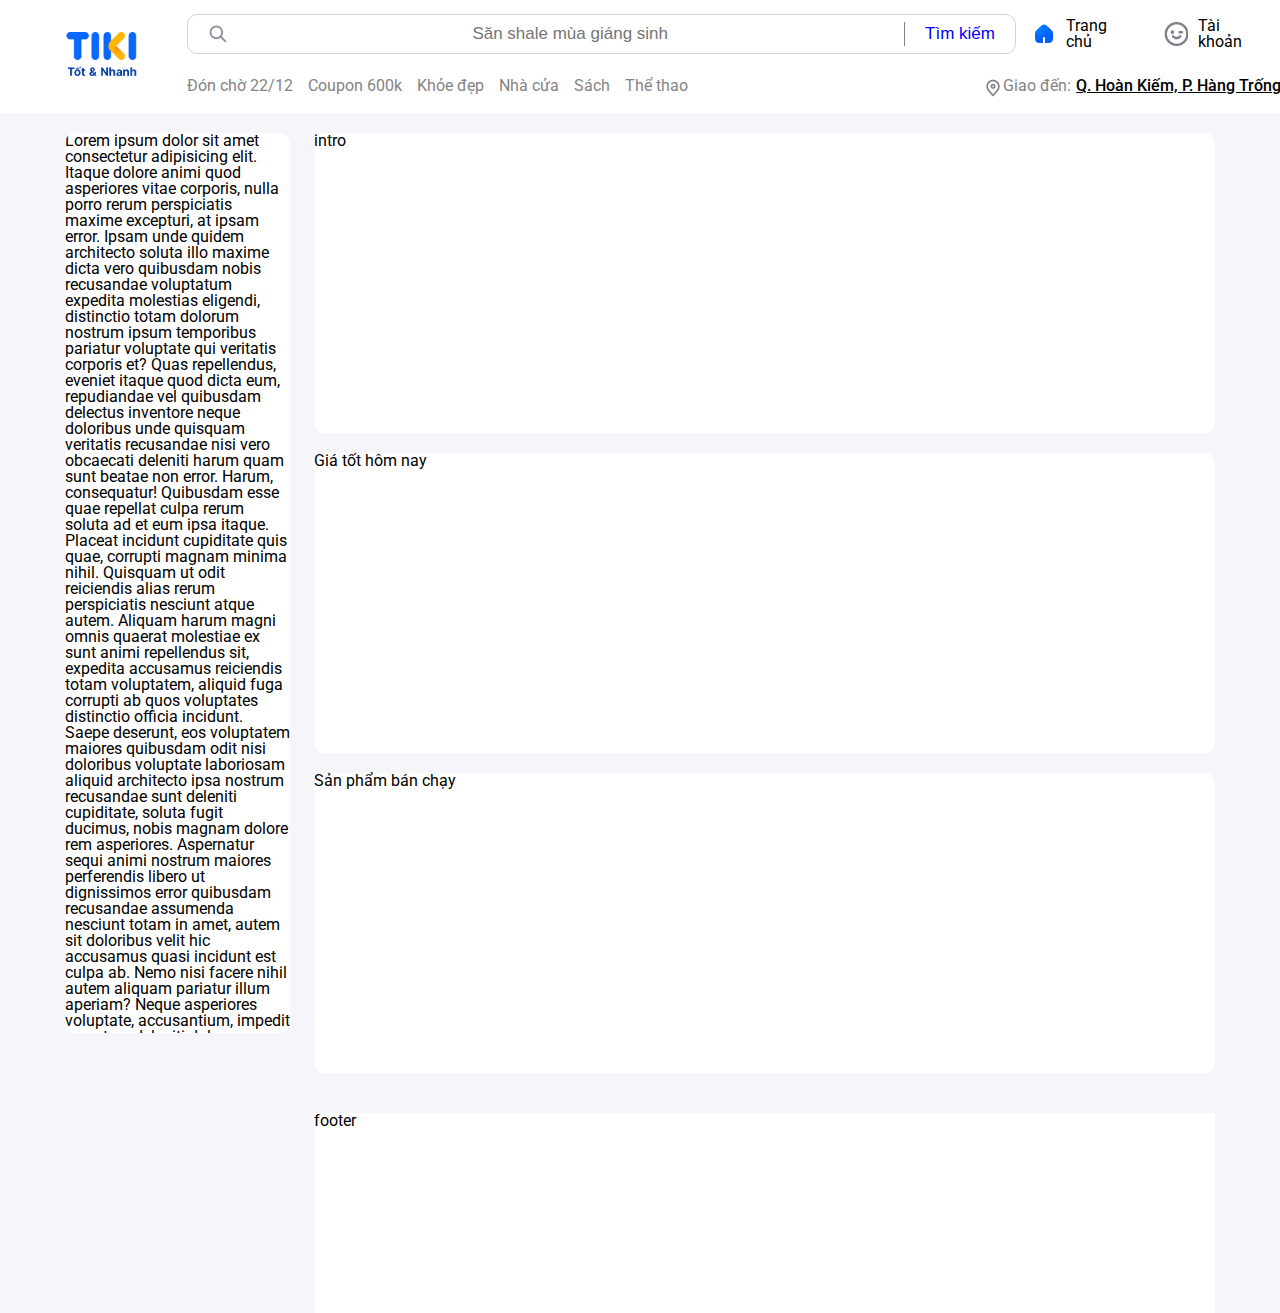
==== index.html @ a9f282c5 "sửa lại phần thẻ a và hoàn thiện phần header" ====
<!DOCTYPE html>
<html lang="en">

<head>
    <meta charset="UTF-8">
    <meta name="viewport" content="width=device-width, initial-scale=1.0">
    <title>Tiki - Mua hàng online giá tốt, hàng chuẩn, ship nhanh</title>

    <!-- reset css -->
    <link rel="stylesheet" href="./assets/css/reset.css">

    <!-- favicon -->
    <link rel="apple-touch-icon" sizes="57x57" href="./assets/favicon/apple-icon-57x57.png">
    <link rel="apple-touch-icon" sizes="60x60" href="./assets/favicon/apple-icon-60x60.png">
    <link rel="apple-touch-icon" sizes="72x72" href="./assets/favicon/apple-icon-72x72.png">
    <link rel="apple-touch-icon" sizes="76x76" href="./assets/favicon/apple-icon-76x76.png">
    <link rel="apple-touch-icon" sizes="114x114" href="./assets/favicon/apple-icon-114x114.png">
    <link rel="apple-touch-icon" sizes="120x120" href="./assets/favicon/apple-icon-120x120.png">
    <link rel="apple-touch-icon" sizes="144x144" href="./assets/favicon/apple-icon-144x144.png">
    <link rel="apple-touch-icon" sizes="152x152" href="./assets/favicon/apple-icon-152x152.png">
    <link rel="apple-touch-icon" sizes="180x180" href="./assets/favicon/apple-icon-180x180.png">
    <link rel="icon" type="image/png" sizes="192x192"  href="./assets/favicon/android-icon-192x192.png">
    <link rel="icon" type="image/png" sizes="32x32" href="./assets/favicon/favicon-32x32.png">
    <link rel="icon" type="image/png" sizes="96x96" href="./assets/favicon/favicon-96x96.png">
    <link rel="icon" type="image/png" sizes="16x16" href="./assets/favicon/favicon-16x16.png">
    <link rel="manifest" href="./assets/favicon/manifest.json">
    <meta name="msapplication-TileColor" content="#ffffff">
    <meta name="msapplication-TileImage" content="./assets/favicon/ms-icon-144x144.png">
    <meta name="theme-color" content="#ffffff">

    <!-- font -->
    <link rel="preconnect" href="https://fonts.googleapis.com">
    <link rel="preconnect" href="https://fonts.gstatic.com" crossorigin>
    <link href="https://fonts.googleapis.com/css2?family=Roboto:wght@400;500;700&display=swap" rel="stylesheet">
    <link rel="stylesheet" href="https://cdnjs.cloudflare.com/ajax/libs/font-awesome/6.0.0/css/all.min.css">


    <!-- style.css -->
    <link rel="stylesheet" href="./assets/css/style.css">

</head>

<body>
    <!-- header -->
    <header class="header">
        <div class="content header-content">
            <img src="./img/main-logo.png" alt="" class="main-logo">
            <nav class="navbar">
                <div class="header-hang1">
                    <div class="seach">
                        <img src="./img/header-seach.png" alt="" class="header-seach">
                        <input type="text" placeholder="Săn shale mùa giáng sinh" class="header-text">
                        <button class="header-button">Tìm kiếm </button>
                    </div>
                    <div class="header-right">
                        <div class="home">
                            <img src="./img/header-home.png" alt="" class="header-home">
                            <span>Trang chủ</span>
                        </div>
                        <div class="face">
                            <img src="./img/header-face.png" alt="" class="header-face">
                            <span>Tài khoản</span>
                        </div>
                        <a href="https://tiki.vn" target="_blank" class="cart">
                            <img src="./img/header-shopping.png" alt="" class="shopping">
                            <span class="shopping__span">0</span>
                        </a>
                    </div>

                </div>
                <div class="header__hang2">
                    <ul class="header__hang2--left">
                        <li><a href="https://tiki.vn" target="_blank">Đón chờ 22/12</a></li>
                        <li><a href="https://tiki.vn" target="_blank">Coupon 600k</a></li>
                        <li><a href="https://tiki.vn" target="_blank">Khỏe đẹp</a></li>
                        <li><a href="https://tiki.vn" target="_blank">Nhà cửa</a></li>
                        <li><a href="https://tiki.vn" target="_blank">Sách</a></li>
                        <li><a href="https://tiki.vn" target="_blank">Thể thao</a></li>
                    </ul>
                    
                    <div class="header__hang2--right">
                        <img src="./img/header-dot.png" alt="" class="header__dot">
                        <a href="https://tiki.vn" target="_blank" class="header__desc">Giao đến: <a href="https://tiki.vn" target="_blank" class="header__desc-2">Q. Hoàn Kiếm, P. Hàng Trống, Hà Nội</a></a>
                    </div>
                </div>
            </nav>
        </div>
    </header>

    <!-- body -->
    <main class="body">
        <div class="content content__body">

            <!-- side-bar(phần thanh danh mục) -->
            <aside class="side-bar">
                <p>Lorem ipsum dolor sit amet consectetur adipisicing elit. Itaque dolore animi quod asperiores vitae corporis, nulla porro rerum perspiciatis maxime excepturi, at ipsam error. Ipsam unde quidem architecto soluta illo maxime dicta vero quibusdam nobis recusandae voluptatum expedita molestias eligendi, distinctio totam dolorum nostrum ipsum temporibus pariatur voluptate qui veritatis corporis et? Quas repellendus, eveniet itaque quod dicta eum, repudiandae vel quibusdam delectus inventore neque doloribus unde quisquam veritatis recusandae nisi vero obcaecati deleniti harum quam sunt beatae non error. Harum, consequatur! Quibusdam esse quae repellat culpa rerum soluta ad et eum ipsa itaque. Placeat incidunt cupiditate quis quae, corrupti magnam minima nihil. Quisquam ut odit reiciendis alias rerum perspiciatis nesciunt atque autem. Aliquam harum magni omnis quaerat molestiae ex sunt animi repellendus sit, expedita accusamus reiciendis totam voluptatem, aliquid fuga corrupti ab quos voluptates distinctio officia incidunt. Saepe deserunt, eos voluptatem maiores quibusdam odit nisi doloribus voluptate laboriosam aliquid architecto ipsa nostrum recusandae sunt deleniti cupiditate, soluta fugit ducimus, nobis magnam dolore rem asperiores. Aspernatur sequi animi nostrum maiores perferendis libero ut dignissimos error quibusdam recusandae assumenda nesciunt totam in amet, autem sit doloribus velit hic accusamus quasi incidunt est culpa ab. Nemo nisi facere nihil autem aliquam pariatur illum aperiam? Neque asperiores voluptate, accusantium, impedit inventore deleniti dolorem rerum soluta iusto, quod beatae! Laboriosam, sunt. Saepe in reiciendis eaque expedita eligendi ratione eius alias voluptatem officia numquam atque exercitationem, perspiciatis perferendis. Doloremque, adipisci! Facere molestias, ad beatae recusandae harum repudiandae laudantium est! Numquam quia molestias sint iste, eius, explicabo architecto beatae molestiae quae incidunt sunt. Ducimus, nostrum impedit tempora omnis sint, architecto laborum expedita deleniti doloremque quibusdam quas nobis corrupti earum. Odit, nam quia, in natus repellendus nemo voluptatibus beatae ab quasi saepe vero libero sit nostrum provident optio adipisci laboriosam tenetur sint amet asperiores quis, labore iste consequuntur. Nemo quisquam non voluptas numquam cum velit sit, iste neque vero ea dolorem. Aperiam illum quibusdam nam perspiciatis facilis facere nesciunt voluptatum labore ut quam expedita error rerum aliquid velit consequatur inventore tenetur, eveniet vel quos itaque. Perferendis fugit ut delectus vitae? Accusamus, rerum tempore, tempora quae ipsum ratione architecto animi debitis dolores optio aperiam mollitia dolorem suscipit placeat labore pariatur totam! Quasi, fugit laborum itaque voluptatem temporibus veniam? Eligendi consectetur, reiciendis deserunt sunt earum itaque perferendis alias facere est minus praesentium! Enim quasi optio vel culpa doloremque eligendi! Unde porro placeat et illo facilis harum. Sapiente at alias blanditiis, commodi eveniet possimus ex adipisci, voluptate sint harum labore modi illo soluta similique nemo sequi mollitia excepturi earum distinctio? Facilis quas maiores excepturi nostrum quod neque fugit itaque ratione. Impedit autem dicta quas cupiditate consequuntur quia deleniti. Suscipit hic ab adipisci explicabo, aperiam consequuntur recusandae vero, iusto tempora, culpa deleniti facere! Exercitationem, consequatur eligendi debitis autem delectus veritatis harum inventore quo at cupiditate, libero ipsam dolore consequuntur omnis aperiam ad ratione id voluptates, sed incidunt officiis nostrum! Ipsum mollitia dolorem et magnam consequuntur! Eius a error dicta repellendus reprehenderit, tenetur repudiandae repellat quas consequuntur. Corporis commodi expedita, nobis alias doloremque, quaerat quasi placeat quos neque culpa ea. Aut adipisci nobis harum, eveniet excepturi consectetur perspiciatis unde vel voluptates ullam error consequuntur nihil at nam tenetur. Fuga laudantium repudiandae harum tenetur recusandae maiores, similique atque voluptate excepturi delectus doloribus aperiam? Architecto eos officia neque unde minima commodi quod et inventore optio? Quo, voluptate eligendi. Distinctio dignissimos reprehenderit consequatur obcaecati aliquam tenetur qui sunt aut nesciunt eius quos accusantium nobis, numquam sapiente voluptas esse molestiae dolorem, quae totam sit consequuntur et delectus saepe! Aspernatur hic aperiam voluptate? Unde, placeat cum. Nam maiores distinctio mollitia numquam quibusdam eos repellat ea veritatis, a magnam? In error eveniet quas aspernatur magnam deserunt blanditiis placeat ex ipsam. Quam laudantium laborum similique, corporis pariatur beatae reprehenderit, quos, magnam earum est fugiat enim reiciendis. Iure adipisci, nihil cum numquam vero libero nostrum temporibus enim molestias expedita quisquam, quos dolore nesciunt placeat nobis suscipit aspernatur deleniti! Iure molestiae quo itaque sit. Unde quia asperiores natus laborum eius. Nulla excepturi laboriosam corrupti nobis facilis consequuntur architecto doloremque quia facere repellendus atque quidem eum expedita illo a eaque tempore placeat similique consequatur temporibus, sunt eveniet quae eos iste! Doloremque, provident eos eligendi odio, ipsa optio eveniet suscipit facere hic maxime maiores, iure doloribus voluptas possimus fuga officiis commodi? Repudiandae praesentium, saepe cupiditate fugit soluta recusandae deserunt quibusdam ipsam dignissimos iusto in dicta consequuntur omnis iste atque eaque voluptas placeat necessitatibus quasi consequatur exercitationem ea excepturi. Deleniti, a? Aliquam nulla omnis, explicabo dolor maiores eius dicta vel perspiciatis facere consequatur alias natus, aperiam consectetur obcaecati aspernatur blanditiis eaque reprehenderit, ad dolores officia quasi placeat reiciendis? Vero ex facilis eum ut autem fuga molestiae tenetur neque. Blanditiis praesentium dignissimos dicta ipsum dolor eos ad ipsam necessitatibus iusto incidunt. Impedit id enim quos perspiciatis labore mollitia, odit magnam repudiandae sed neque rem veritatis doloremque in eos consequatur a ipsa temporibus voluptatibus quo voluptas quisquam, aliquid doloribus. Quidem, placeat aspernatur debitis nisi minima similique maxime autem tempora soluta. Voluptates explicabo aut id consequatur beatae, reiciendis unde, aliquid, vitae tenetur rerum atque magni nulla velit! Perferendis, fugiat reiciendis? Molestias accusantium, inventore molestiae possimus dicta aspernatur ducimus accusamus expedita laborum omnis facere vel! Sed iure ullam neque vero facilis esse iste, eos odit perspiciatis eius nisi veritatis porro sint fugiat a qui ipsum ab sequi voluptate earum. Illum quisquam error incidunt deleniti hic soluta culpa cupiditate natus quo repellendus. Aperiam similique esse asperiores, sint sit fugit dolores repellendus hic, magni magnam a corporis perferendis debitis fugiat corrupti quis, repudiandae dolorum. Nobis quasi voluptates vitae provident doloribus ipsam cum eaque quidem voluptatem at fugiat, maxime nihil eos omnis possimus quos qui eum. Iste modi id optio eum, laborum fugit minus veniam laudantium quisquam fugiat nulla molestiae aut autem a similique eveniet consequuntur quae. Qui voluptas autem quas unde dolores officiis. Ullam provident corrupti delectus quod minus consequuntur error odio quo possimus molestiae neque corporis minima porro earum quam beatae saepe iure, aliquam assumenda. Totam architecto repudiandae quia suscipit sequi expedita! Voluptatibus optio excepturi quae, tempora iste aspernatur.</p>
            </aside>

            <!-- main-body(phần nội dung trung tâm trang) -->
            <div class="container">
                <!-- product -->
                <div class="product">
                    <!-- phần ảnh giới thiệu sản phẩm -->
                    <figure class="main__intro"><h2>intro</h2></figure>

                    <!-- phần giá tốt hôm nay -->
                    <section class="giatothomnay"><h2>Giá tốt hôm nay</h2></section>

                    <!-- phần sản phẩm bán chạy -->
                    <section class="sanphambanchay"><h2>Sản phẩm bán chạy</h2></section>

                    <p class="xemthem"></p>
                </div>

                <!-- footer(phần cuối trang) -->
                <footer class="footer"><h2>footer</h2></footer>
            </div>
            
        </div>

        <!-- chat cố định -->
        <span class="chat"></span>
    </main>

</body>

</html>
---- assets/css/style.css ----
* {
    box-sizing: border-box;
}

html {
    font-size: 62.5%;
}

body {
    font-size: 1.6rem;
    font-family: 'Roboto', sans-serif;
    scroll-behavior: smooth;
}

/* common */
a {
    text-decoration: none;
    color: #848484;
}

.content {
    width: 1535px;

    max-width: calc(100% - 130px);
    margin: 0 auto;
    /* background-color: red; */
}

/* header */

.header{
    display: flex;
}

.navbar{
    margin-left: 50px;
    width: 100%;
}

.header-content{
    display: flex;
    align-items: center;
    padding: 10px 0 15px;
}

.main-logo{
    margin: 72px;
    height: 72px;
    margin: 0;
}

.header-hang1{
    display: flex;
    align-items: center;
}

.seach{
    display: flex;
    align-items: center;
    width: 910px;
    height: 40px;
    border: 1px solid #d5d3d3;
    border-radius:  10px;
}

.header-seach{
    margin-left: 20px;
    width: 20px;
    height: 20px;
}

.header-text{
    padding-left: 10px;
    font-size: 1.7rem;
    text-align: center;
    font-weight: 400;
    border: 0;
    flex: 1 1 0%;
    outline: none;
}

.header-text:focus{
    outline: none;
}

.header-button{
    font-size: 1.7rem;
    color: blue;
    background: white;
    border: 0;
    border-left: 1px solid #848484;
    margin-left: auto;
    padding: 2px 20px;
}

.header-right{
    display: flex;
    margin-left: auto;
}

.home{
    display: flex;
    align-items: center;
    padding: 8px 16px;
}

.home:hover{
    background-color: rgba(0, 96, 255, 0.12);
    border-radius: 10px;
}

.header-home{
    width: 24px;
    height: 24px;
    margin-right: 10px;
}

.face{
    display: flex;
    align-items: center;
    padding: 8px 24px;
}

.face:hover{
    background: rgb(232, 230, 230);
    border-radius: 10px;
}

.header-face{
    width: 24px;
    height: 24px;
    margin-right: 10px;
}

.cart{
    width: 40px;
    height: 40px;
    position: relative;
    display: flex;
    align-items: center;
    justify-content: center;
    margin-left: 24px;
}

.cart:hover{
    background: rgba(0, 96, 255, 0.12);
    border-radius: 10px;
}

.cart::before{
    position: absolute;
    left: -15px;
    content: "";
    height: 20px;
    border: 1px solid rgb(219, 219, 219);
}

.shopping{
    width: 24px;
    height: 24px;
}

.shopping__span{
    position: absolute;
    top: -2px;
    left: 24px;
    display: flex;
    align-items: center;
    justify-content: center;
    width: 16px;
    height: 16px;
    border-radius: 50%;
    font-size: 1.4rem;
    color: white;
    font-weight: 500;
    background: red;
}

.header__hang2{
    display: flex;
    justify-content: space-between;
    margin-top: 20px;
    color: #848484;
}

.header__hang2--left{
    display: flex;
    gap: 15px;
}

.header__hang2--right{
    display: flex;
}

.header__desc{
    color: #848484;
}

.header__desc-2{
    color: black;
    font-weight: 500;
    text-decoration: underline;
    padding-left: 5px;
}

.header__dot{
    width: 20px;
    height: 20px;
}

/* --------------------MAIN---------------------- */
.body{
    padding-top: 20px;
    background: #f5f5fa;
}

.content__body{
    display: flex;
}

/* -------------side-bar--------------- */
.side-bar{
    max-height: 100vh;
    position: sticky;
    overflow-y: hidden;
    top: 0;
    overflow-y: scroll;
    width: 230px;
    height: 2000px;
    background-color: white;
    border-radius: 10px;
}

.side-bar::-webkit-scrollbar{
    background-color: transparent;
}

/* --------------main-body--------------- */

.container{
    width: calc(100% - 230px);
    margin-left: 24px;
    border-radius: 10px;
    background: #f5f5fa;
}

/* ----------product---------- */

.main__intro{
    height: 300px;
    background: white;
    border-radius: 10px;
}

.giatothomnay{
    height: 300px;
    margin-top: 20px;
    background: white;
    border-radius: 10px;
}

.sanphambanchay{
    height: 300px;
    margin-top: 20px;
    background: white;
    border-radius: 10px;
}

/* ----------footer---------- */
.footer{
    height: 200px;
    margin-top: 40px;
    background: white;
}
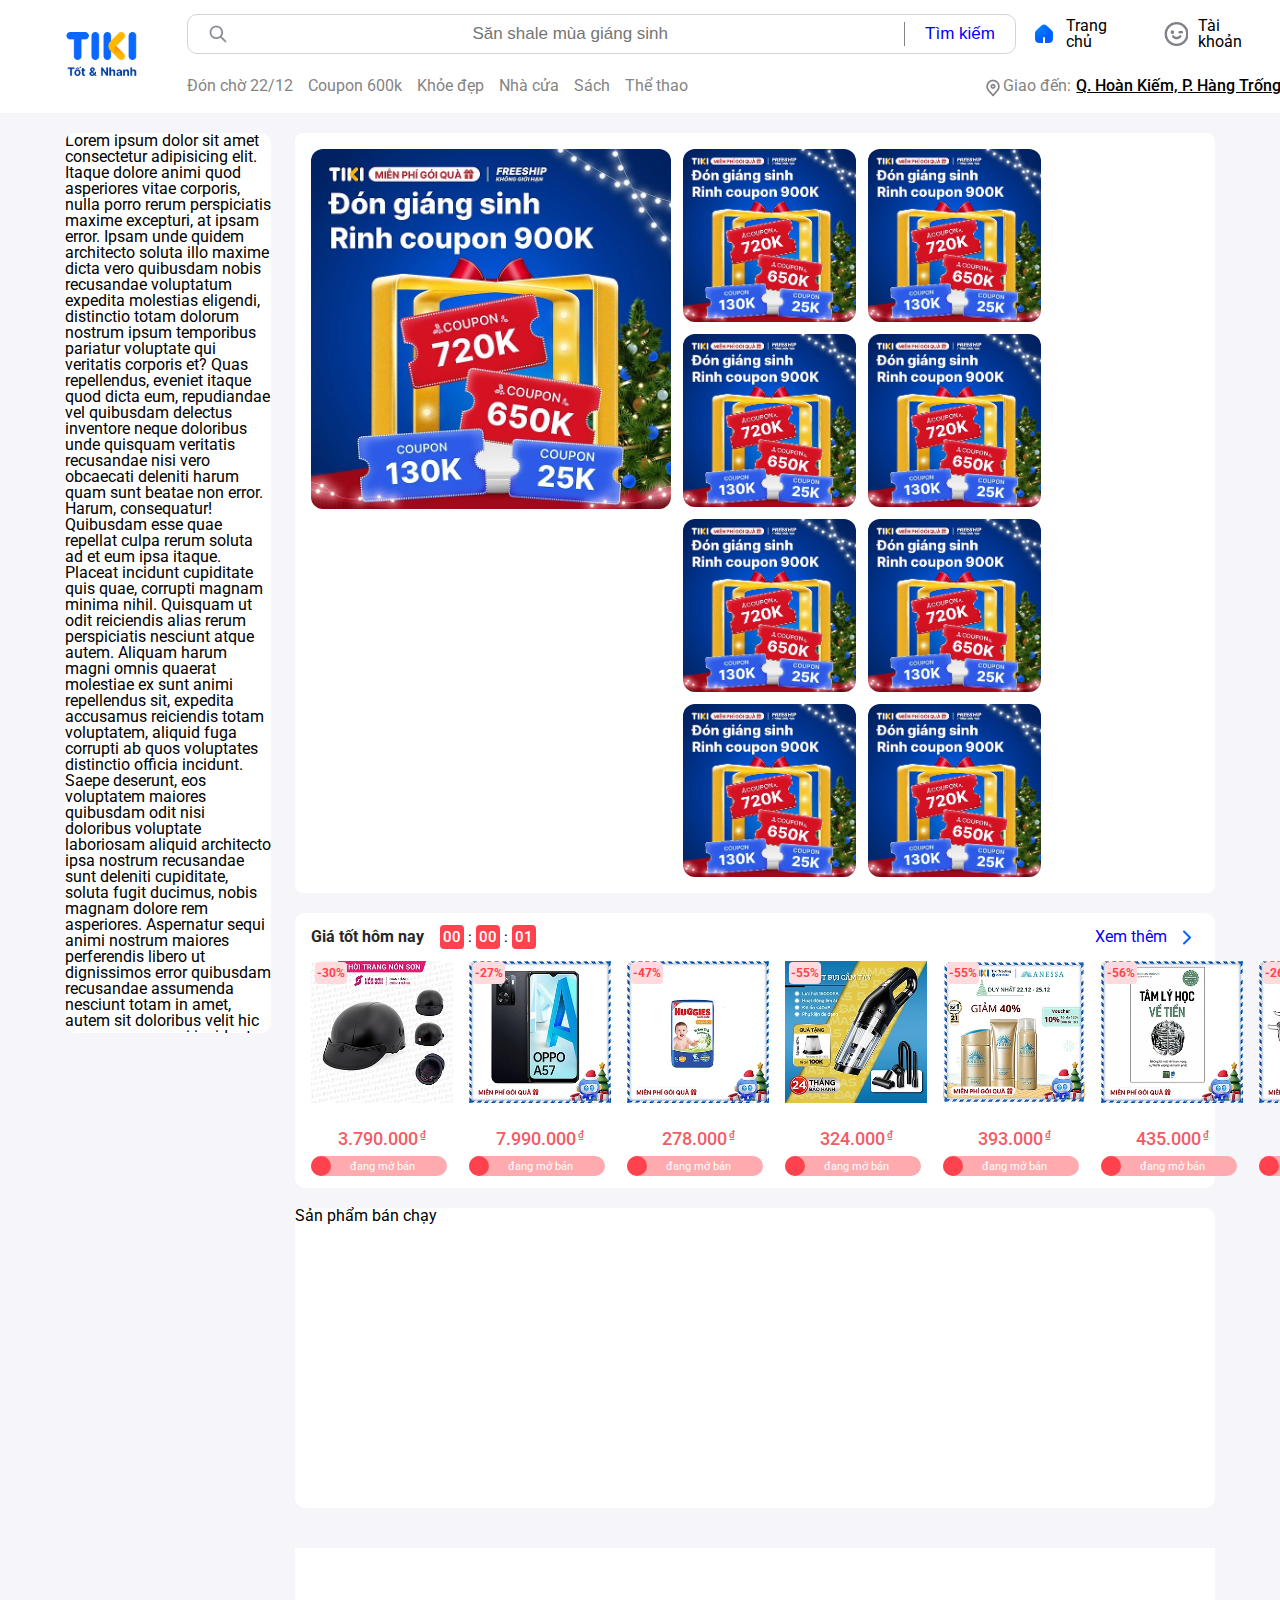
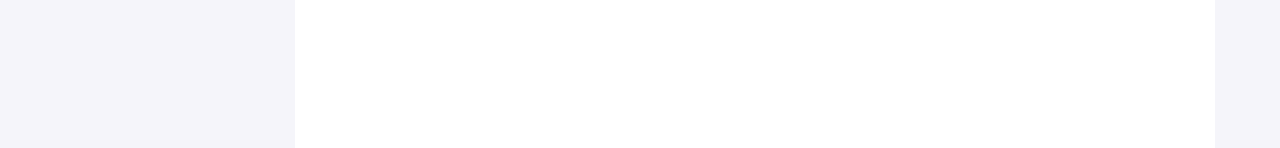
==== commit 6fd29eea: "hoàn thiện phần main intro và giá tốt hôm nay" ====
--- a/index.html
+++ b/index.html
@@ -101,10 +101,133 @@
                 <!-- product -->
                 <div class="product">
                     <!-- phần ảnh giới thiệu sản phẩm -->
-                    <figure class="main__intro"><h2>intro</h2></figure>
+                    <div class="main__intro">
+                        <img src="./img/main__intro--img-1.webp" alt="" class="main__intro--img-1">
+                        <div class="main__intro--list">
+                            <img src="./img/main__intro--img-1.webp" alt="" class="main__into--img">
+                            <img src="./img/main__intro--img-1.webp" alt="" class="main__into--img">
+                            <img src="./img/main__intro--img-1.webp" alt="" class="main__into--img">
+                            <img src="./img/main__intro--img-1.webp" alt="" class="main__into--img">
+                            <img src="./img/main__intro--img-1.webp" alt="" class="main__into--img">
+                            <img src="./img/main__intro--img-1.webp" alt="" class="main__into--img">
+                            <img src="./img/main__intro--img-1.webp" alt="" class="main__into--img">
+                            <img src="./img/main__intro--img-1.webp" alt="" class="main__into--img">
+                        </div>
+                    </div>
 
                     <!-- phần giá tốt hôm nay -->
-                    <section class="giatothomnay"><h2>Giá tốt hôm nay</h2></section>
+                    <section class="giatothomnay">
+                        <div class="giatothomnay__row-1">
+                            <h2 class="giatothomnay__row-1--title">Giá tốt hôm nay</h2>
+                            <div class="time">
+                                <span class="time__min">00</span>
+                                <b>:</b>
+                                <span class="time__min">00</span>
+                                <b>:</b>
+                                <span class="time__min">01</span>
+                            </div>
+                            <div class="xemthem">
+                                <a href="#!" class="xemthem--desc">Xem thêm</a>
+                                <img src="./img/xemthem--icon.png" alt="" class="xemthem--icon">
+                            </div>
+                        </div>
+
+                        <div class="giatothomnay__row-2">
+                            <ul class="giatothomnay__list">
+                                <!-- 1 -->
+                                <li class="giatothomnay__item">
+                                    <img src="./img/main__giatothomnay-1.webp" alt="" class="giatothomnay__image">
+                                    <span class="giatothomnay__sale">-30%</span>
+                                    <div class="giatothomnay__monney">
+                                        <p class="giatothomnay__desc">3.790.000</p>
+                                        <sup>₫</sup>
+                                    </div>
+                                    <div class="crossbar">
+                                        <div class="crossbar__percenter" style="width: 0%;"></div>
+                                        <span class="crossbar__desc">đang mở bán</span>
+                                    </div>
+                                </li>
+                                <!-- 2 -->
+                                <li class="giatothomnay__item">
+                                    <img src="./img/main__giatothomnay-2.webp" alt="" class="giatothomnay__image">
+                                    <span class="giatothomnay__sale">-27%</span>
+                                    <div class="giatothomnay__monney">
+                                        <p class="giatothomnay__desc">7.990.000</p>
+                                        <sup>₫</sup>
+                                    </div>
+                                    <div class="crossbar">
+                                        <div class="crossbar__percenter" style="width: 0%;"></div>
+                                        <span class="crossbar__desc">đang mở bán</span>
+                                    </div>
+                                </li>
+                                <!-- 3 -->
+                                <li class="giatothomnay__item">
+                                    <img src="./img/main__giatothomnay-3.webp" alt="" class="giatothomnay__image">
+                                    <span class="giatothomnay__sale">-47%</span>
+                                    <div class="giatothomnay__monney">
+                                        <p class="giatothomnay__desc">278.000</p>
+                                        <sup>₫</sup>
+                                    </div>
+                                    <div class="crossbar">
+                                        <div class="crossbar__percenter" style="width: 0%;"></div>
+                                        <span class="crossbar__desc">đang mở bán</span>
+                                    </div>
+                                </li>
+                                <!-- 4 -->
+                                <li class="giatothomnay__item">
+                                    <img src="./img/main__giatothomnay-4.webp" alt="" class="giatothomnay__image">
+                                    <span class="giatothomnay__sale">-55%</span>
+                                    <div class="giatothomnay__monney">
+                                        <p class="giatothomnay__desc">324.000</p>
+                                        <sup>₫</sup>
+                                    </div>
+                                    <div class="crossbar">
+                                        <div class="crossbar__percenter" style="width: 0%;"></div>
+                                        <span class="crossbar__desc">đang mở bán</span>
+                                    </div>
+                                </li>
+                                <!-- 5 -->
+                                <li class="giatothomnay__item">
+                                    <img src="./img/main__giatothomnay-5.webp" alt="" class="giatothomnay__image">
+                                    <span class="giatothomnay__sale">-55%</span>
+                                    <div class="giatothomnay__monney">
+                                        <p class="giatothomnay__desc">393.000</p>
+                                        <sup>₫</sup>
+                                    </div>
+                                    <div class="crossbar">
+                                        <div class="crossbar__percenter" style="width: 0%;"></div>
+                                        <span class="crossbar__desc">đang mở bán</span>
+                                    </div>
+                                </li>
+                                <!-- 6 -->
+                                <li class="giatothomnay__item">
+                                    <img src="./img/main__giatothomnay-6.webp" alt="" class="giatothomnay__image">
+                                    <span class="giatothomnay__sale">-56%</span>
+                                    <div class="giatothomnay__monney">
+                                        <p class="giatothomnay__desc">435.000</p>
+                                        <sup>₫</sup>
+                                    </div>
+                                    <div class="crossbar">
+                                        <div class="crossbar__percenter" style="width: 0%;"></div>
+                                        <span class="crossbar__desc">đang mở bán</span>
+                                    </div>
+                                </li>
+                                <!-- 7 -->
+                                <li class="giatothomnay__item">
+                                    <img src="./img/main__giatothomnay-7.webp" alt="" class="giatothomnay__image">
+                                    <span class="giatothomnay__sale">-26%</span>
+                                    <div class="giatothomnay__monney">
+                                        <p class="giatothomnay__desc">37.000</p>
+                                        <sup>₫</sup>
+                                    </div>
+                                    <div class="crossbar">
+                                        <div class="crossbar__percenter" style="width: 0%;"></div>
+                                        <span class="crossbar__desc">đang mở bán</span>
+                                    </div>
+                                </li>
+                            </ul>
+                        </div>
+                    </section>
 
                     <!-- phần sản phẩm bán chạy -->
                     <section class="sanphambanchay"><h2>Sản phẩm bán chạy</h2></section>
@@ -113,7 +236,101 @@
                 </div>
 
                 <!-- footer(phần cuối trang) -->
-                <footer class="footer"><h2>footer</h2></footer>
+                <footer class="footer">
+                    <!-- hang-1 -->
+                    <div class="footer__link">
+                        <ul class="footer__link--list">
+                            <!-- item-1 -->
+                            <li class="footer__link--item-1">
+                                <h2 class="footer__link--item--title"></h2>
+                                <a href="#!" class="footer__link--item--desc"></a>
+                                <a href="#!" class="footer__link--item--desc"></a>
+                                <a href="#!" class="footer__link--item--desc"></a>
+                                <a href="#!" class="footer__link--item--desc"></a>
+                                <a href="#!" class="footer__link--item--desc"></a>
+                                <a href="#!" class="footer__link--item--desc"></a>
+                                <a href="#!" class="footer__link--item--desc"></a>
+                                <a href="#!" class="footer__link--item--desc"></a>
+                                <a href="#!" class="footer__link--item--desc"></a>
+                                <a href="#!" class="footer__link--item--desc"></a>
+                            </li>
+
+                            <!-- item-2 -->
+                            <li class="footer__link--item-2">
+                                <h2 class="footer__link--item--title"></h2>
+                                <a href="#!" class="footer__link--item--desc"></a>
+                                <a href="#!" class="footer__link--item--desc"></a>
+                                <a href="#!" class="footer__link--item--desc"></a>
+                                <a href="#!" class="footer__link--item--desc"></a>
+                                <a href="#!" class="footer__link--item--desc"></a>
+                                <a href="#!" class="footer__link--item--desc"></a>
+                                <a href="#!" class="footer__link--item--desc"></a>
+                                <a href="#!" class="footer__link--item--desc"></a>
+                                <a href="#!" class="footer__link--item--desc"></a>
+                                <a href="#!" class="footer__link--item--desc"></a>
+                                <a href="#!" class="footer__link--item--desc"></a>
+                                <a href="#!" class="footer__link--item--desc"></a>
+                            </li>
+
+                            <!-- item-3 -->
+                            <li class="footer__link--item-3">
+                                <h2 class="footer__link--item--title"></h2>
+                                <a href="#!" class="footer__link--item--desc"></a>
+                                <a href="#!" class="footer__link--item--desc"></a>
+                                <h2 class="footer__link--item--title"></h2>
+                                <div class="footer__icon--list-3">
+                                    <img src="" alt="" class="footer__icon--item-1">
+                                    <img src="" alt="" class="footer__icon--item-2">
+                                    <img src="" alt="" class="footer__icon--item-3">
+                                </div>
+                            </li>
+
+                            <!-- item-4 -->
+                            <li class="footer__link--item-4">
+                                <h2 class="footer__link--item--title"></h2>
+                                <div class="footer__icon--list-4">
+                                    <img src="" alt="" class="footer__icon--item-1">
+                                    <img src="" alt="" class="footer__icon--item-2">
+                                    <img src="" alt="" class="footer__icon--item-3">
+                                    <img src="" alt="" class="footer__icon--item-4">
+                                    <img src="" alt="" class="footer__icon--item-5">
+                                    <img src="" alt="" class="footer__icon--item-6">
+                                    <img src="" alt="" class="footer__icon--item-7">
+                                    <img src="" alt="" class="footer__icon--item-8">
+                                    <img src="" alt="" class="footer__icon--item-9">
+                                    <img src="" alt="" class="footer__icon--item-10">
+                                    <img src="" alt="" class="footer__icon--item-11">
+                                </div>
+                                <h2 class="footer__link--item--title"></h2>
+                                <img src="" alt="" class="logo__tikinow">
+                            </li>
+
+                            <!-- item-5 -->
+                            <li class="footer__link--item-5">
+                                <h2 class="footer__link--item--title"></h2>
+                                <div class="footer__network">
+                                    <img src="" alt="" class="footer__facebook">
+                                    <img src="" alt="" class="footer__youtube">
+                                    <img src="" alt="" class="footer__zalo">
+                                </div>
+                                <h2 class="footer__link--item--title"></h2>
+                                <div class="footer__qr--list">
+                                    <img src="" alt="" class="footer__qr">
+                                    <img src="" alt="" class="footer__tao">
+                                    <img src="" alt="" class="footer__gg">
+                                </div>
+                            </li>
+                        </ul>
+
+                    </div>
+
+                    <!-- hang-2 -->
+                    <div class="footer__hang-2">
+                        <a href="#!" class="footer__link--item--desc"></a>
+                        <a href="#!" class="footer__link--item--desc"></a>
+                        <a href="#!" class="footer__link--item--desc"></a>
+                    </div>
+                </footer>
             </div>
             
         </div>
--- a/assets/css/style.css
+++ b/assets/css/style.css
@@ -244,19 +244,159 @@
     background: #f5f5fa;
 }
 
+
 /* ----------product---------- */
 
 .main__intro{
-    height: 300px;
+    display: flex;
+    gap: 12px;
+    padding: 16px;
     background: white;
-    border-radius: 10px;
+    border-radius: 8px;
+}
+
+.main__intro--img-1{
+    width: 360px;
+    height: 360px;
+    border-radius: 12px;
+}
+
+.main__intro--list{
+    display: flex;
+    flex-wrap: wrap;
+    gap: 12px;
+}
+
+.main__into--img{
+    width: 173px;
+    height: 173px;
+    border-radius: 12px;
 }
 
 .giatothomnay{
-    height: 300px;
+    padding: 12px 16px;
     margin-top: 20px;
     background: white;
     border-radius: 10px;
+}
+
+.giatothomnay__row-1{
+    height: 24px;
+    display: flex;
+}
+
+.giatothomnay__row-1--title{
+    margin-right: 12px;
+    font-weight: 700;
+    font-size: 1.6rem;
+    line-height: 1.5;
+    color: rgb(39, 39, 42);
+}
+
+.time{
+    display: flex;
+    align-items: center;
+    font-size: 1.5rem;
+}
+
+.time__min{
+    display: flex;
+    align-items: center;
+    height: 24px;
+    font-size: 1.5rem;
+    font-weight: 500;
+    margin: 0px 4px;
+    padding: 0px 3px;
+    background-color: rgb(255, 66, 78);
+    border-radius: 4px;
+    color: white;
+}
+
+.xemthem{
+    display: flex;
+    margin-left: auto;
+}
+
+.xemthem--desc{
+    display: flex;
+    align-items: center;
+    color: blue;
+}
+
+.xemthem--icon{
+    width: 24px;
+    height: 24px;
+    margin-left: 8px;
+}
+
+.giatothomnay__row-2{
+    padding-top: 12px;
+}
+
+.giatothomnay__list{
+    display: flex;
+    gap: 16px;
+}
+
+.giatothomnay__image{
+    width: 142px;
+    height: 142px;
+}
+
+.giatothomnay__sale{
+    position: relative;
+    top: -142px;
+    right: -4px;
+    padding: 4px 2px;
+    background: rgb(255, 219, 222);
+    border-radius: 4px;
+    color: rgb(255, 66, 78);
+    font-weight: 700;
+    font-size: 1.2rem;
+}
+
+.giatothomnay__monney{
+    display: flex; 
+    justify-content: center; 
+    gap: 2px;
+    margin: 8px 0;
+    color: rgb(245, 91, 101);
+    font-size: 1.8rem;
+    font-weight: 500;
+}
+
+sup{
+    font-size: 1rem;
+}
+
+.crossbar{
+    position: relative;
+    display: flex;
+    width: 136px;
+    height: 20px;
+    border-radius: 99px;
+    background: #ffaaaf;
+}
+
+.crossbar__percenter{
+    position: absolute;
+    left: 0px;
+    top: 0px;
+    background-color: rgb(255, 66, 78);
+    height: 20px;
+    border-radius: 99px;
+    min-width: 20px;
+}
+
+.crossbar__desc{
+    color: white;
+    font-size: 1.1rem;
+    padding-left: 6px;
+    display: flex;
+    align-items: center;
+    justify-content: center;
+    height: 100%;
+    width: 100%;
 }
 
 .sanphambanchay{
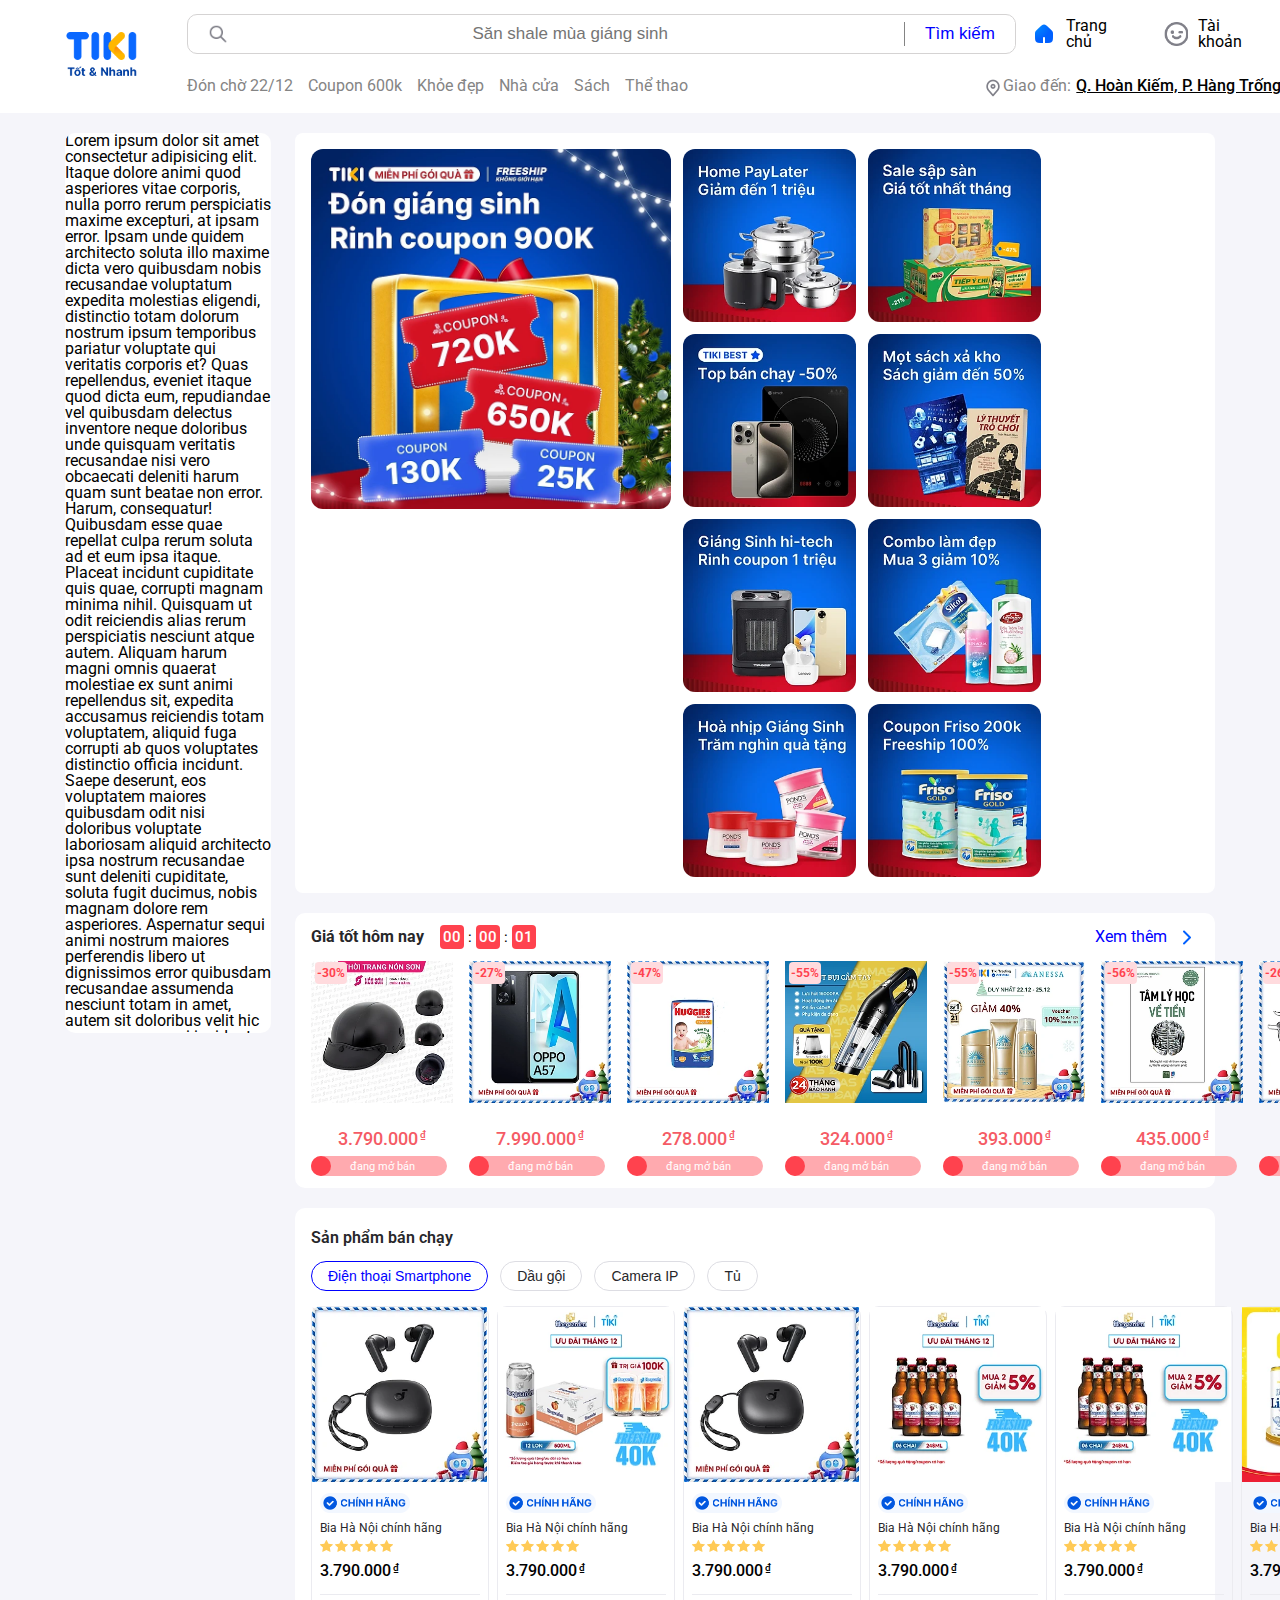
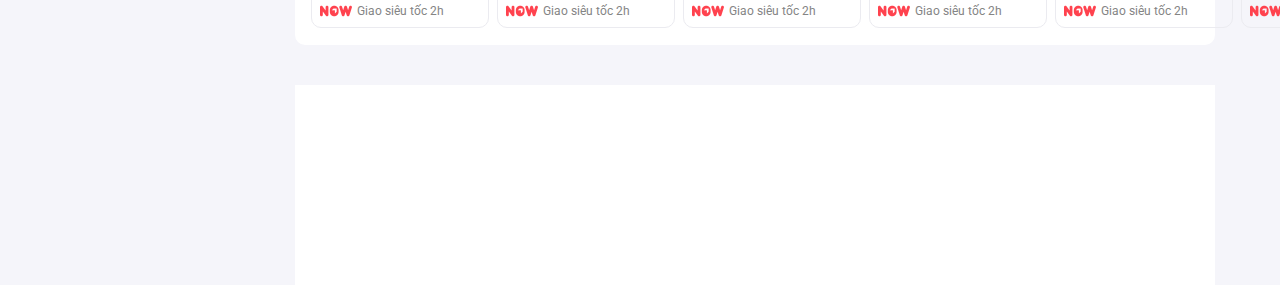
==== commit 3268129f: "hoàn thiện phần body" ====
--- a/index.html
+++ b/index.html
@@ -104,14 +104,14 @@
                     <div class="main__intro">
                         <img src="./img/main__intro--img-1.webp" alt="" class="main__intro--img-1">
                         <div class="main__intro--list">
-                            <img src="./img/main__intro--img-1.webp" alt="" class="main__into--img">
-                            <img src="./img/main__intro--img-1.webp" alt="" class="main__into--img">
-                            <img src="./img/main__intro--img-1.webp" alt="" class="main__into--img">
-                            <img src="./img/main__intro--img-1.webp" alt="" class="main__into--img">
-                            <img src="./img/main__intro--img-1.webp" alt="" class="main__into--img">
-                            <img src="./img/main__intro--img-1.webp" alt="" class="main__into--img">
-                            <img src="./img/main__intro--img-1.webp" alt="" class="main__into--img">
-                            <img src="./img/main__intro--img-1.webp" alt="" class="main__into--img">
+                            <img src="./img/main__intro--img-9.webp" alt="" class="main__into--img">
+                            <img src="./img/main__intro--img-2.webp" alt="" class="main__into--img">
+                            <img src="./img/main__intro--img-3.webp" alt="" class="main__into--img">
+                            <img src="./img/main__intro--img-4.webp" alt="" class="main__into--img">
+                            <img src="./img/main__intro--img-5.webp" alt="" class="main__into--img">
+                            <img src="./img/main__intro--img-6.webp" alt="" class="main__into--img">
+                            <img src="./img/main__intro--img-7.webp" alt="" class="main__into--img">
+                            <img src="./img/main__intro--img-8.webp" alt="" class="main__into--img">
                         </div>
                     </div>
 
@@ -230,9 +230,125 @@
                     </section>
 
                     <!-- phần sản phẩm bán chạy -->
-                    <section class="sanphambanchay"><h2>Sản phẩm bán chạy</h2></section>
-
-                    <p class="xemthem"></p>
+                    <section class="sanphambanchay">
+                        <h2 class="sanphambanchay__title">Sản phẩm bán chạy</h2>
+                        <div class="spbc__btn">
+                            <button class="sanphambanchay__btn sanphambanchay__btn-1">Điện thoại Smartphone</button>
+                            <button class="sanphambanchay__btn">Dầu gội</button>
+                            <button class="sanphambanchay__btn">Camera IP</button>
+                            <button class="sanphambanchay__btn">Tủ</button>
+                        </div>
+                        <ul class="sanphambanchay__list">
+                            <!-- 1 -->
+                            <li class="sanphambanchay__item">
+                                <img src="./img/main__sanphambanchay-1.webp" alt="" class="sanphambanchay-1">
+                                <div class="info">
+                                    <img src="./img/main__chinhhang.png" alt="chinhhang" class="chinhhang">
+                                    <p class="sanphambanchay__desc">Bia Hà Nội chính hãng</p>
+                                    <img src="./img/main__star.svg" alt="" class="star">
+                                    <div class="giatothomnay__monney sanphambanchay__monney" style="color: black; display: flex; justify-content: left;">
+                                        <p class="giatothomnay__desc">3.790.000</p>
+                                        <sup>₫</sup>
+                                    </div>
+                                    <div class="sanphambanchay__footer--logo">
+                                        <img src="./img/now.png" alt="" class="logo__now">
+                                        <p class="sanphambanchay__footer--logo-desc">Giao siêu tốc 2h</p>
+                                    </div>
+                                </div>
+                            </li>
+                            
+                            <!-- 2 -->
+                            <li class="sanphambanchay__item">
+                                <img src="./img/main__sanphambanchay-3.webp" alt="" class="sanphambanchay-1">
+                                <div class="info">
+                                    <img src="./img/main__chinhhang.png" alt="chinhhang" class="chinhhang">
+                                    <p class="sanphambanchay__desc">Bia Hà Nội chính hãng</p>
+                                    <img src="./img/main__star.svg" alt="" class="star">
+                                    <div class="giatothomnay__monney sanphambanchay__monney" style="color: black; display: flex; justify-content: left;">
+                                        <p class="giatothomnay__desc">3.790.000</p>
+                                        <sup>₫</sup>
+                                    </div>
+                                    <div class="sanphambanchay__footer--logo">
+                                        <img src="./img/now.png" alt="" class="logo__now">
+                                        <p class="sanphambanchay__footer--logo-desc">Giao siêu tốc 2h</p>
+                                    </div>
+                                </div>
+                            </li>
+
+                            <!-- 3 -->
+                            <li class="sanphambanchay__item">
+                                <img src="./img/main__sanphambanchay-1.webp" alt="" class="sanphambanchay-1">
+                                <div class="info">
+                                    <img src="./img/main__chinhhang.png" alt="chinhhang" class="chinhhang">
+                                    <p class="sanphambanchay__desc">Bia Hà Nội chính hãng</p>
+                                    <img src="./img/main__star.svg" alt="" class="star">
+                                    <div class="giatothomnay__monney sanphambanchay__monney" style="color: black; display: flex; justify-content: left;">
+                                        <p class="giatothomnay__desc">3.790.000</p>
+                                        <sup>₫</sup>
+                                    </div>
+                                    <div class="sanphambanchay__footer--logo">
+                                        <img src="./img/now.png" alt="" class="logo__now">
+                                        <p class="sanphambanchay__footer--logo-desc">Giao siêu tốc 2h</p>
+                                    </div>
+                                </div>
+                            </li>
+
+                            <!-- 4 -->
+                            <li class="sanphambanchay__item">
+                                <img src="./img/main__sanphambanchay-4.webp" alt="" class="sanphambanchay-1">
+                                <div class="info">
+                                    <img src="./img/main__chinhhang.png" alt="chinhhang" class="chinhhang">
+                                    <p class="sanphambanchay__desc">Bia Hà Nội chính hãng</p>
+                                    <img src="./img/main__star.svg" alt="" class="star">
+                                    <div class="giatothomnay__monney sanphambanchay__monney" style="color: black; display: flex; justify-content: left;">
+                                        <p class="giatothomnay__desc">3.790.000</p>
+                                        <sup>₫</sup>
+                                    </div>
+                                    <div class="sanphambanchay__footer--logo">
+                                        <img src="./img/now.png" alt="" class="logo__now">
+                                        <p class="sanphambanchay__footer--logo-desc">Giao siêu tốc 2h</p>
+                                    </div>
+                                </div>
+                            </li>
+
+                            <!-- 5 -->
+                            <li class="sanphambanchay__item">
+                                <img src="./img/main__sanphambanchay-5.webp" alt="" class="sanphambanchay-1">
+                                <div class="info">
+                                    <img src="./img/main__chinhhang.png" alt="chinhhang" class="chinhhang">
+                                    <p class="sanphambanchay__desc">Bia Hà Nội chính hãng</p>
+                                    <img src="./img/main__star.svg" alt="" class="star">
+                                    <div class="giatothomnay__monney sanphambanchay__monney" style="color: black; display: flex; justify-content: left;">
+                                        <p class="giatothomnay__desc">3.790.000</p>
+                                        <sup>₫</sup>
+                                    </div>
+                                    <div class="sanphambanchay__footer--logo">
+                                        <img src="./img/now.png" alt="" class="logo__now">
+                                        <p class="sanphambanchay__footer--logo-desc">Giao siêu tốc 2h</p>
+                                    </div>
+                                </div>
+                            </li>
+
+                            <!-- 6 -->
+                            <li class="sanphambanchay__item">
+                                <img src="./img/main__sanphambanchay-6.webp" alt="" class="sanphambanchay-1">
+                                <div class="info">
+                                    <img src="./img/main__chinhhang.png" alt="chinhhang" class="chinhhang">
+                                    <p class="sanphambanchay__desc">Bia Hà Nội chính hãng</p>
+                                    <img src="./img/main__star.svg" alt="" class="star">
+                                    <div class="giatothomnay__monney sanphambanchay__monney" style="color: black; display: flex; justify-content: left;">
+                                        <p class="giatothomnay__desc">3.790.000</p>
+                                        <sup>₫</sup>
+                                    </div>
+                                    <div class="sanphambanchay__footer--logo">
+                                        <img src="./img/now.png" alt="" class="logo__now">
+                                        <p class="sanphambanchay__footer--logo-desc">Giao siêu tốc 2h</p>
+                                    </div>
+                                </div>
+                            </li>
+
+                        </ul>
+                    </section>
                 </div>
 
                 <!-- footer(phần cuối trang) -->
--- a/assets/css/style.css
+++ b/assets/css/style.css
@@ -400,10 +400,122 @@
 }
 
 .sanphambanchay{
-    height: 300px;
+    padding: 12px 16px;
     margin-top: 20px;
     background: white;
     border-radius: 10px;
+}
+
+.sanphambanchay__title{
+    margin-top: 10px;
+    font-weight: 600;
+    font-size: 1.6rem;
+    color: rgb(39, 39, 42);
+}
+
+.spbc__btn{
+    margin-top: 15px;
+    display: flex;
+    gap: 12px;
+}
+
+.sanphambanchay__btn{
+    height: 30px;
+    padding: 0 16px;
+    border: 1px solid rgb(221, 221, 227);
+    border-radius: 99px;
+    background: white;
+    font-size: 1.4rem;
+    text-align: center;
+    color: rgb(39, 39, 42);
+}
+
+.sanphambanchay__btn:hover{
+    background: rgb(227, 227, 227);
+}
+
+.sanphambanchay__btn:active{
+    background: rgb(179, 179, 179);
+}
+
+.sanphambanchay__btn-1{
+    color: blue;
+    border: 1px solid blue;
+}
+
+.sanphambanchay__btn-1:hover{
+    background: rgba(10, 104, 255, 0.12);
+}
+
+.sanphambanchay__list{
+    display: flex;
+    gap: 8px;
+    padding-bottom: 5px;
+    margin-top: 15px;
+}
+
+.sanphambanchay__item{
+    border: 1px solid rgb(235, 235, 240);
+    border-radius: 10px;
+}
+
+.sanphambanchay__item:hover{
+    box-shadow: rgba(0, 0, 0, 0.1) 0px 0px 20px;
+}
+
+.sanphambanchay-1{
+    width: 175px;
+    height: 175px;
+}
+
+.info{
+    padding: 8px;
+}
+
+.chinhhang{
+    width: 90px;
+    height: 20px;
+}
+
+.sanphambanchay__desc{
+    margin-top: 6px;
+    font-size: 1.2rem;
+    font-weight: 400;
+    color: rgb(39, 39, 42);
+}
+
+.star{
+    margin-top: 6px;
+    height: 12px;
+}
+
+.sanphambanchay__monney{
+    font-size: 1.6rem;
+}
+
+.sanphambanchay__footer--logo{
+    width: 160px;
+}
+
+.sanphambanchay__footer--logo{
+    display: flex;
+    gap: 5px;
+    padding-top: 8px;
+    border-top: 1px solid rgb(235, 235, 240);
+    margin-top: 15px;
+}
+
+.logo__now{
+    width: 32px;
+    height: 16px;
+}
+
+.sanphambanchay__footer--logo-desc{
+    display: flex;
+    align-items: center;
+    color: #848484;
+    font-size: 1.2rem;
+    font-weight: 400;
 }
 
 /* ----------footer---------- */
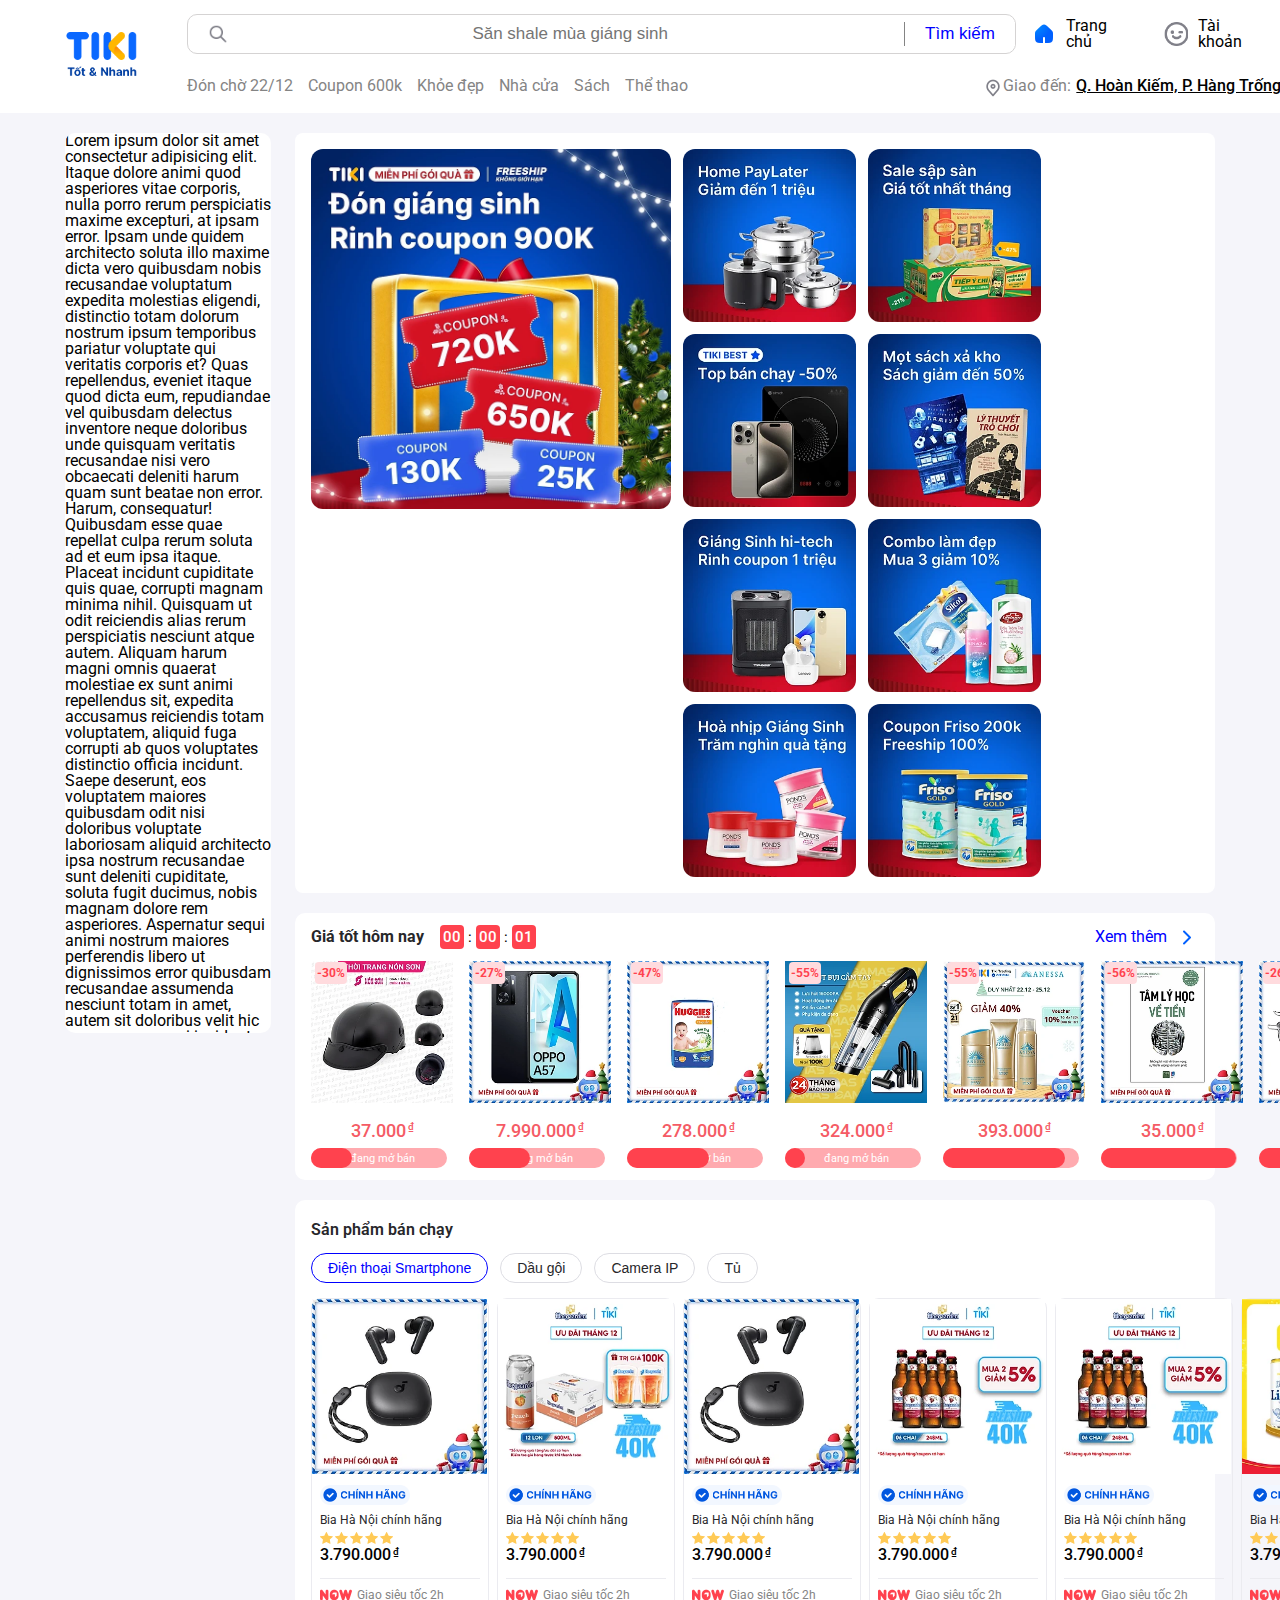
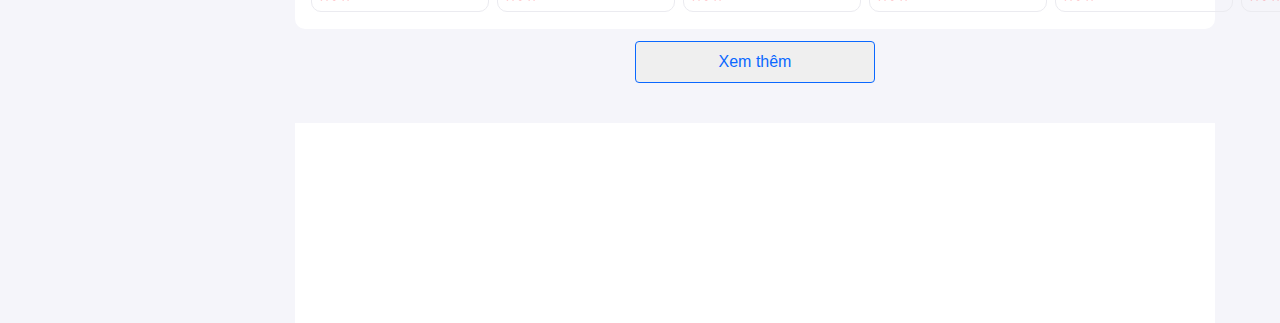
==== commit 58ef6664: "hoàn thiện phần hiệu ứng cho body" ====
--- a/index.html
+++ b/index.html
@@ -139,11 +139,11 @@
                                     <img src="./img/main__giatothomnay-1.webp" alt="" class="giatothomnay__image">
                                     <span class="giatothomnay__sale">-30%</span>
                                     <div class="giatothomnay__monney">
-                                        <p class="giatothomnay__desc">3.790.000</p>
-                                        <sup>₫</sup>
-                                    </div>
-                                    <div class="crossbar">
-                                        <div class="crossbar__percenter" style="width: 0%;"></div>
+                                        <p class="giatothomnay__desc">37.000</p>
+                                        <sup>₫</sup>
+                                    </div>
+                                    <div class="crossbar">
+                                        <div class="crossbar__percenter" style="width: 30%;"></div>
                                         <span class="crossbar__desc">đang mở bán</span>
                                     </div>
                                 </li>
@@ -156,7 +156,7 @@
                                         <sup>₫</sup>
                                     </div>
                                     <div class="crossbar">
-                                        <div class="crossbar__percenter" style="width: 0%;"></div>
+                                        <div class="crossbar__percenter" style="width: 45%;"></div>
                                         <span class="crossbar__desc">đang mở bán</span>
                                     </div>
                                 </li>
@@ -169,7 +169,7 @@
                                         <sup>₫</sup>
                                     </div>
                                     <div class="crossbar">
-                                        <div class="crossbar__percenter" style="width: 0%;"></div>
+                                        <div class="crossbar__percenter" style="width: 60%;"></div>
                                         <span class="crossbar__desc">đang mở bán</span>
                                     </div>
                                 </li>
@@ -195,7 +195,7 @@
                                         <sup>₫</sup>
                                     </div>
                                     <div class="crossbar">
-                                        <div class="crossbar__percenter" style="width: 0%;"></div>
+                                        <div class="crossbar__percenter" style="width: 90%;"></div>
                                         <span class="crossbar__desc">đang mở bán</span>
                                     </div>
                                 </li>
@@ -204,11 +204,11 @@
                                     <img src="./img/main__giatothomnay-6.webp" alt="" class="giatothomnay__image">
                                     <span class="giatothomnay__sale">-56%</span>
                                     <div class="giatothomnay__monney">
-                                        <p class="giatothomnay__desc">435.000</p>
-                                        <sup>₫</sup>
-                                    </div>
-                                    <div class="crossbar">
-                                        <div class="crossbar__percenter" style="width: 0%;"></div>
+                                        <p class="giatothomnay__desc">35.000</p>
+                                        <sup>₫</sup>
+                                    </div>
+                                    <div class="crossbar">
+                                        <div class="crossbar__percenter" style="width: 99%;"></div>
                                         <span class="crossbar__desc">đang mở bán</span>
                                     </div>
                                 </li>
@@ -217,11 +217,11 @@
                                     <img src="./img/main__giatothomnay-7.webp" alt="" class="giatothomnay__image">
                                     <span class="giatothomnay__sale">-26%</span>
                                     <div class="giatothomnay__monney">
-                                        <p class="giatothomnay__desc">37.000</p>
-                                        <sup>₫</sup>
-                                    </div>
-                                    <div class="crossbar">
-                                        <div class="crossbar__percenter" style="width: 0%;"></div>
+                                        <p class="giatothomnay__desc">137.000</p>
+                                        <sup>₫</sup>
+                                    </div>
+                                    <div class="crossbar">
+                                        <div class="crossbar__percenter" style="width: 48%;"></div>
                                         <span class="crossbar__desc">đang mở bán</span>
                                     </div>
                                 </li>
@@ -349,6 +349,8 @@
 
                         </ul>
                     </section>
+
+                    <div class="btn-footer" style="width: 100%; display: flex; justify-content: center;"><button class="xemthem-footer">Xem thêm</button></div>
                 </div>
 
                 <!-- footer(phần cuối trang) -->
--- a/assets/css/style.css
+++ b/assets/css/style.css
@@ -359,7 +359,7 @@
     display: flex; 
     justify-content: center; 
     gap: 2px;
-    margin: 8px 0;
+    margin-bottom: 8px;
     color: rgb(245, 91, 101);
     font-size: 1.8rem;
     font-weight: 500;
@@ -447,6 +447,10 @@
     background: rgba(10, 104, 255, 0.12);
 }
 
+.sanphambanchay__btn-1:active{
+    background: rgb(199, 199, 254);
+}
+
 .sanphambanchay__list{
     display: flex;
     gap: 8px;
@@ -516,6 +520,29 @@
     color: #848484;
     font-size: 1.2rem;
     font-weight: 400;
+}
+
+/* xemthem-button */
+.xemthem-footer{
+    display: flex;
+    justify-content: center;
+    width: 240px;
+    margin-top: 12px;
+    padding: 8px 12px;
+    border-radius: 4px;
+    border: 1px solid rgb(10, 104, 255);
+    color: rgb(10, 104, 255);
+    font-size: 16px;
+    line-height: 150%;
+    text-align: center;
+}
+
+.xemthem-footer:hover{
+    background-color: rgba(0, 96, 255, 0.12);
+}
+
+.xemthem-footer:active{
+    background-color: rgba(0, 96, 255, 0.24);
 }
 
 /* ----------footer---------- */
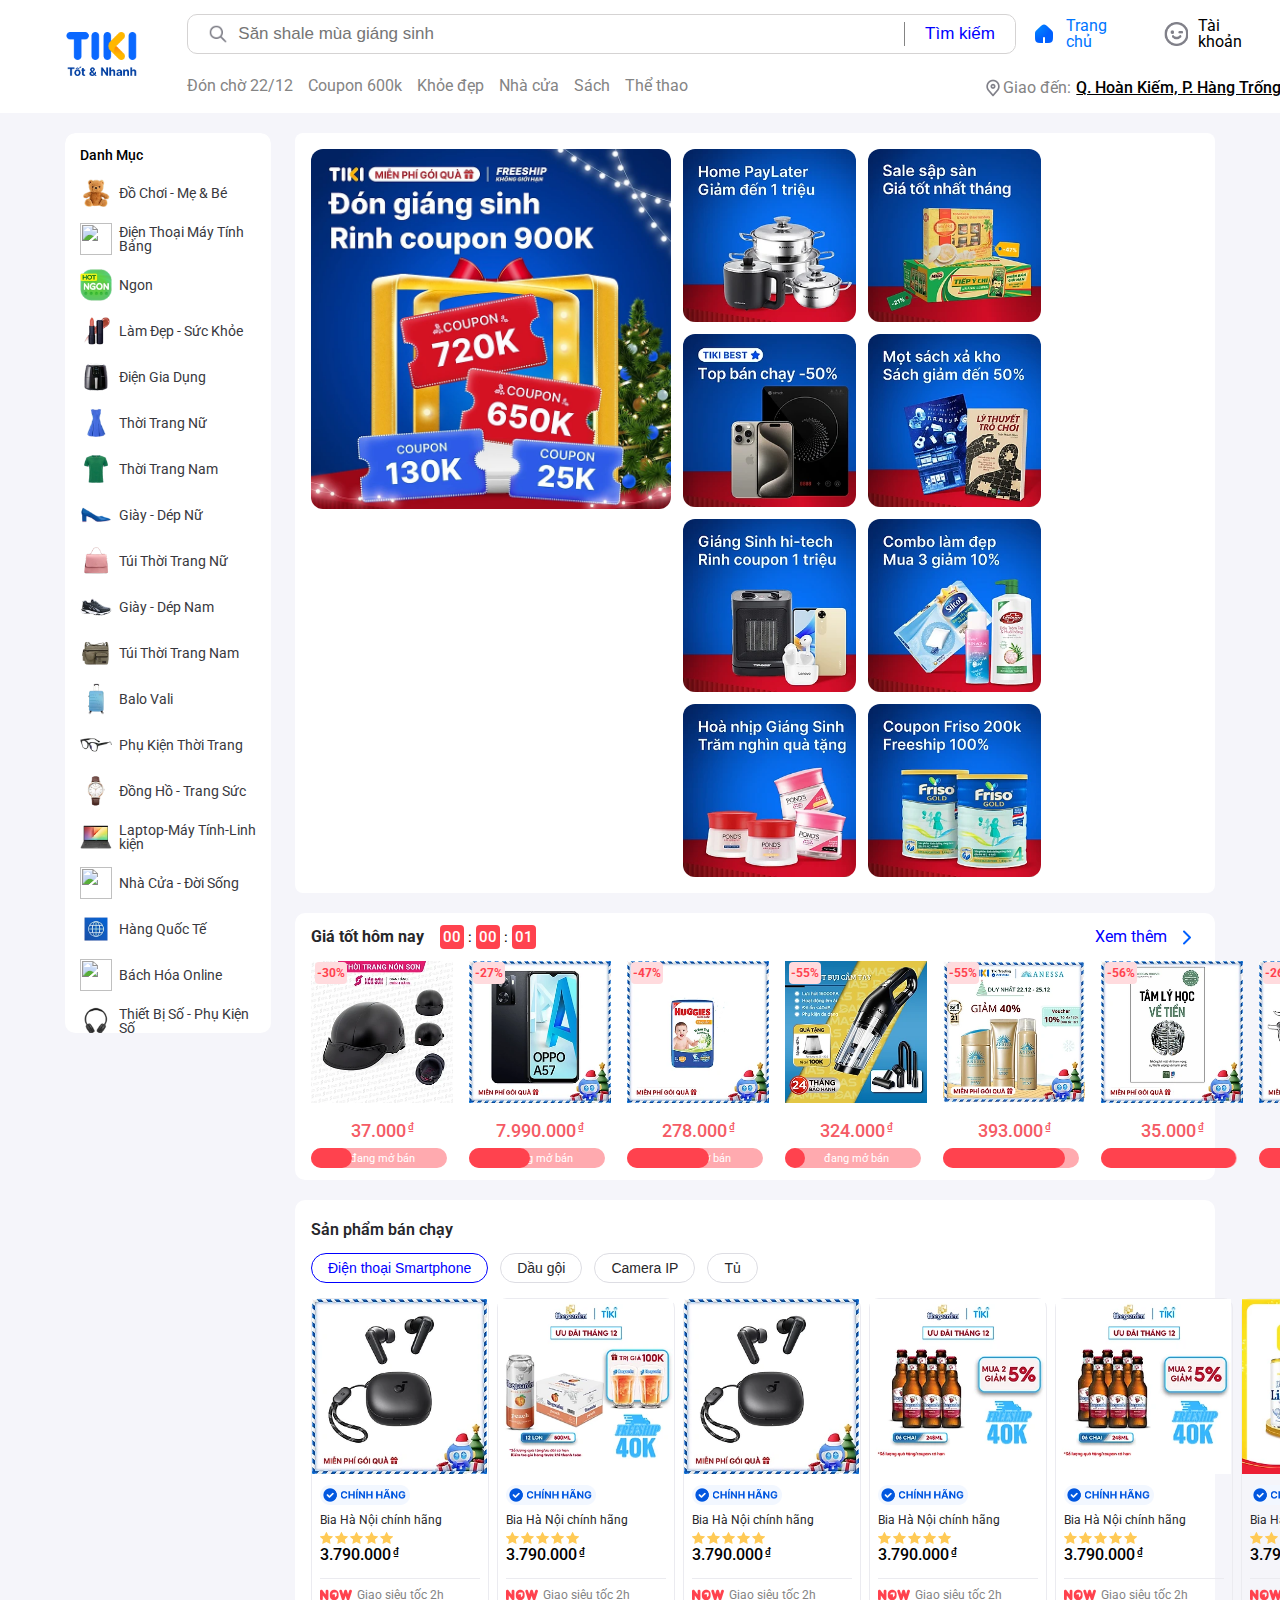
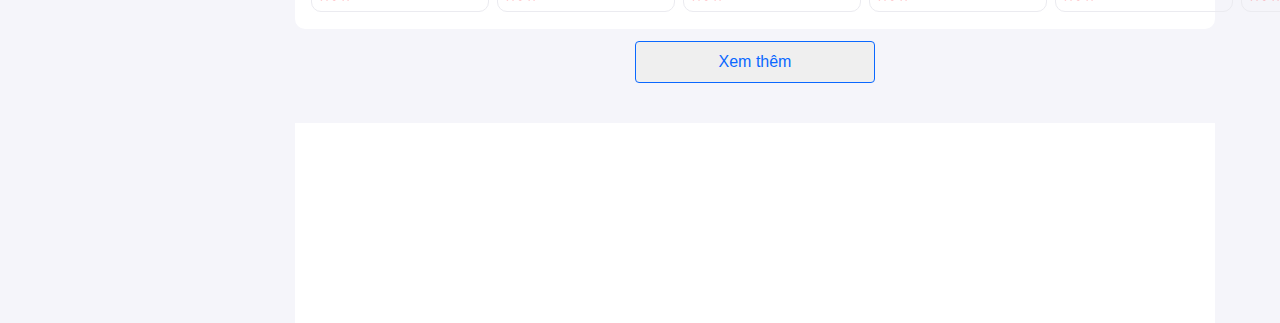
==== commit a780ae08: "thêm phần side bar" ====
--- a/index.html
+++ b/index.html
@@ -93,8 +93,128 @@
 
             <!-- side-bar(phần thanh danh mục) -->
             <aside class="side-bar">
-                <p>Lorem ipsum dolor sit amet consectetur adipisicing elit. Itaque dolore animi quod asperiores vitae corporis, nulla porro rerum perspiciatis maxime excepturi, at ipsam error. Ipsam unde quidem architecto soluta illo maxime dicta vero quibusdam nobis recusandae voluptatum expedita molestias eligendi, distinctio totam dolorum nostrum ipsum temporibus pariatur voluptate qui veritatis corporis et? Quas repellendus, eveniet itaque quod dicta eum, repudiandae vel quibusdam delectus inventore neque doloribus unde quisquam veritatis recusandae nisi vero obcaecati deleniti harum quam sunt beatae non error. Harum, consequatur! Quibusdam esse quae repellat culpa rerum soluta ad et eum ipsa itaque. Placeat incidunt cupiditate quis quae, corrupti magnam minima nihil. Quisquam ut odit reiciendis alias rerum perspiciatis nesciunt atque autem. Aliquam harum magni omnis quaerat molestiae ex sunt animi repellendus sit, expedita accusamus reiciendis totam voluptatem, aliquid fuga corrupti ab quos voluptates distinctio officia incidunt. Saepe deserunt, eos voluptatem maiores quibusdam odit nisi doloribus voluptate laboriosam aliquid architecto ipsa nostrum recusandae sunt deleniti cupiditate, soluta fugit ducimus, nobis magnam dolore rem asperiores. Aspernatur sequi animi nostrum maiores perferendis libero ut dignissimos error quibusdam recusandae assumenda nesciunt totam in amet, autem sit doloribus velit hic accusamus quasi incidunt est culpa ab. Nemo nisi facere nihil autem aliquam pariatur illum aperiam? Neque asperiores voluptate, accusantium, impedit inventore deleniti dolorem rerum soluta iusto, quod beatae! Laboriosam, sunt. Saepe in reiciendis eaque expedita eligendi ratione eius alias voluptatem officia numquam atque exercitationem, perspiciatis perferendis. Doloremque, adipisci! Facere molestias, ad beatae recusandae harum repudiandae laudantium est! Numquam quia molestias sint iste, eius, explicabo architecto beatae molestiae quae incidunt sunt. Ducimus, nostrum impedit tempora omnis sint, architecto laborum expedita deleniti doloremque quibusdam quas nobis corrupti earum. Odit, nam quia, in natus repellendus nemo voluptatibus beatae ab quasi saepe vero libero sit nostrum provident optio adipisci laboriosam tenetur sint amet asperiores quis, labore iste consequuntur. Nemo quisquam non voluptas numquam cum velit sit, iste neque vero ea dolorem. Aperiam illum quibusdam nam perspiciatis facilis facere nesciunt voluptatum labore ut quam expedita error rerum aliquid velit consequatur inventore tenetur, eveniet vel quos itaque. Perferendis fugit ut delectus vitae? Accusamus, rerum tempore, tempora quae ipsum ratione architecto animi debitis dolores optio aperiam mollitia dolorem suscipit placeat labore pariatur totam! Quasi, fugit laborum itaque voluptatem temporibus veniam? Eligendi consectetur, reiciendis deserunt sunt earum itaque perferendis alias facere est minus praesentium! Enim quasi optio vel culpa doloremque eligendi! Unde porro placeat et illo facilis harum. Sapiente at alias blanditiis, commodi eveniet possimus ex adipisci, voluptate sint harum labore modi illo soluta similique nemo sequi mollitia excepturi earum distinctio? Facilis quas maiores excepturi nostrum quod neque fugit itaque ratione. Impedit autem dicta quas cupiditate consequuntur quia deleniti. Suscipit hic ab adipisci explicabo, aperiam consequuntur recusandae vero, iusto tempora, culpa deleniti facere! Exercitationem, consequatur eligendi debitis autem delectus veritatis harum inventore quo at cupiditate, libero ipsam dolore consequuntur omnis aperiam ad ratione id voluptates, sed incidunt officiis nostrum! Ipsum mollitia dolorem et magnam consequuntur! Eius a error dicta repellendus reprehenderit, tenetur repudiandae repellat quas consequuntur. Corporis commodi expedita, nobis alias doloremque, quaerat quasi placeat quos neque culpa ea. Aut adipisci nobis harum, eveniet excepturi consectetur perspiciatis unde vel voluptates ullam error consequuntur nihil at nam tenetur. Fuga laudantium repudiandae harum tenetur recusandae maiores, similique atque voluptate excepturi delectus doloribus aperiam? Architecto eos officia neque unde minima commodi quod et inventore optio? Quo, voluptate eligendi. Distinctio dignissimos reprehenderit consequatur obcaecati aliquam tenetur qui sunt aut nesciunt eius quos accusantium nobis, numquam sapiente voluptas esse molestiae dolorem, quae totam sit consequuntur et delectus saepe! Aspernatur hic aperiam voluptate? Unde, placeat cum. Nam maiores distinctio mollitia numquam quibusdam eos repellat ea veritatis, a magnam? In error eveniet quas aspernatur magnam deserunt blanditiis placeat ex ipsam. Quam laudantium laborum similique, corporis pariatur beatae reprehenderit, quos, magnam earum est fugiat enim reiciendis. Iure adipisci, nihil cum numquam vero libero nostrum temporibus enim molestias expedita quisquam, quos dolore nesciunt placeat nobis suscipit aspernatur deleniti! Iure molestiae quo itaque sit. Unde quia asperiores natus laborum eius. Nulla excepturi laboriosam corrupti nobis facilis consequuntur architecto doloremque quia facere repellendus atque quidem eum expedita illo a eaque tempore placeat similique consequatur temporibus, sunt eveniet quae eos iste! Doloremque, provident eos eligendi odio, ipsa optio eveniet suscipit facere hic maxime maiores, iure doloribus voluptas possimus fuga officiis commodi? Repudiandae praesentium, saepe cupiditate fugit soluta recusandae deserunt quibusdam ipsam dignissimos iusto in dicta consequuntur omnis iste atque eaque voluptas placeat necessitatibus quasi consequatur exercitationem ea excepturi. Deleniti, a? Aliquam nulla omnis, explicabo dolor maiores eius dicta vel perspiciatis facere consequatur alias natus, aperiam consectetur obcaecati aspernatur blanditiis eaque reprehenderit, ad dolores officia quasi placeat reiciendis? Vero ex facilis eum ut autem fuga molestiae tenetur neque. Blanditiis praesentium dignissimos dicta ipsum dolor eos ad ipsam necessitatibus iusto incidunt. Impedit id enim quos perspiciatis labore mollitia, odit magnam repudiandae sed neque rem veritatis doloremque in eos consequatur a ipsa temporibus voluptatibus quo voluptas quisquam, aliquid doloribus. Quidem, placeat aspernatur debitis nisi minima similique maxime autem tempora soluta. Voluptates explicabo aut id consequatur beatae, reiciendis unde, aliquid, vitae tenetur rerum atque magni nulla velit! Perferendis, fugiat reiciendis? Molestias accusantium, inventore molestiae possimus dicta aspernatur ducimus accusamus expedita laborum omnis facere vel! Sed iure ullam neque vero facilis esse iste, eos odit perspiciatis eius nisi veritatis porro sint fugiat a qui ipsum ab sequi voluptate earum. Illum quisquam error incidunt deleniti hic soluta culpa cupiditate natus quo repellendus. Aperiam similique esse asperiores, sint sit fugit dolores repellendus hic, magni magnam a corporis perferendis debitis fugiat corrupti quis, repudiandae dolorum. Nobis quasi voluptates vitae provident doloribus ipsam cum eaque quidem voluptatem at fugiat, maxime nihil eos omnis possimus quos qui eum. Iste modi id optio eum, laborum fugit minus veniam laudantium quisquam fugiat nulla molestiae aut autem a similique eveniet consequuntur quae. Qui voluptas autem quas unde dolores officiis. Ullam provident corrupti delectus quod minus consequuntur error odio quo possimus molestiae neque corporis minima porro earum quam beatae saepe iure, aliquam assumenda. Totam architecto repudiandae quia suscipit sequi expedita! Voluptatibus optio excepturi quae, tempora iste aspernatur.</p>
-            </aside>
+                <div class="side-bar-danhmuc">
+                        <p class="danhmuc-noibat-banhang">Danh Mục</p>
+                        <ul>
+                                <li class="side-bar-list"><img src="./img/side-bargau.png" alt=""
+                                                class="side-bar-img"><a href="#!"
+                                                class="side-bar-font">Đồ Chơi - Mẹ & Bé</a></li>
+                                <li class="side-bar-list"><img src="./img/side-bardienthoai.png" alt=""
+                                                class="side-bar-img"><a href="#!"
+                                                class="side-bar-font">Điện Thoại Máy Tính Bảng</a></li>
+                                <li class="side-bar-list"><img src="./img/side-barngon.png" alt=""
+                                                class="side-bar-img"><a href="#!"
+                                                class="side-bar-font">Ngon</a></li>
+                                <li class="side-bar-list"><img src="./img/side-barson.png" alt=""
+                                                class="side-bar-img"><a href="#!"
+                                                class="side-bar-font">Làm Đẹp - Sức Khỏe</a></li>
+                                <li class="side-bar-list"><img src="./img/side-pngdien.png" alt=""
+                                                class="side-bar-img"><a href="#!"
+                                                class="side-bar-font">Điện Gia Dụng</a></li>
+                                <li class="side-bar-list"><img src="./img/side-barvaynu.png" alt=""
+                                                class="side-bar-img"><a href="#!"
+                                                class="side-bar-font">Thời Trang Nữ</a></li>
+                                <li class="side-bar-list"><img src="./img/side-baraonam.png" alt=""
+                                                class="side-bar-img"><a href="#!"
+                                                class="side-bar-font">Thời Trang Nam</a></li>
+                                <li class="side-bar-list"><img src="./img/side-barguocnu.png" alt=""
+                                                class="side-bar-img"><a href="#!"
+                                                class="side-bar-font">Giày - Dép Nữ</a></li>
+                                <li class="side-bar-list"><img src="./img/side-bartuinu.png" alt=""
+                                                class="side-bar-img"><a href="#!"
+                                                class="side-bar-font">Túi Thời Trang Nữ</a></li>
+                                <li class="side-bar-list"><img src="./img/side-bargiaynam.png" alt=""
+                                                class="side-bar-img"><a href="#!"
+                                                class="side-bar-font">Giày - Dép Nam</a></li>
+                                <li class="side-bar-list"><img src="./img/side-bar-tuinam.png" alt=""
+                                                class="side-bar-img"><a href="#!"
+                                                class="side-bar-font">Túi Thời Trang Nam</a></li>
+                                <li class="side-bar-list"><img src="./img/side-bar-vali.png" alt=""
+                                                class="side-bar-img"><a href="#!"
+                                                class="side-bar-font">Balo Vali</a></li>
+                                <li class="side-bar-list"><img src="./img/side-bar-kinh.png" alt=""
+                                                class="side-bar-img"><a href="#!"
+                                                class="side-bar-font">Phụ Kiện Thời Trang</a></li>
+                                <li class="side-bar-list"><img src="./img/side-bar-dongho.png" alt=""
+                                                class="side-bar-img"><a href="#!"
+                                                class="side-bar-font">Đồng Hồ - Trang Sức</a></li>
+                                <li class="side-bar-list"><img src="./img/side-bar-laptop.png" alt=""
+                                                class="side-bar-img"><a href="#!"
+                                                class="side-bar-font">Laptop-Máy Tính-Linh kiện</a></li>
+                                <li class="side-bar-list"><img src="./img/side-bar-noi.png" alt=""
+                                                class="side-bar-img"><a href="#!"
+                                                class="side-bar-font">Nhà Cửa - Đời Sống</a></li>
+                                <li class="side-bar-list"><img src="./img/side-bar-hangqt.png" alt=""
+                                                class="side-bar-img"><a href="#!"
+                                                class="side-bar-font">Hàng Quốc Tế</a></li>
+                                <li class="side-bar-list"><img src="./img/side-bar-dauan.png" alt=""
+                                                class="side-bar-img"><a href="#!"
+                                                class="side-bar-font">Bách Hóa Online</a></li>
+                                <li class="side-bar-list"><img src="./img/side-bar-tainghe.png" alt=""
+                                                class="side-bar-img"><a href="#!"
+                                                class="side-bar-font">Thiết Bị Số - Phụ Kiện Số </a>
+                                </li>
+                                <li class="side-bar-list"><img src="./img/side-bar-voucher.png" alt=""
+                                                class="side-bar-img"><a href="#!"
+                                                class="side-bar-font">Voucher-Dịch Vụ</a></li>
+                                <li class="side-bar-list"><img src="./img/side-bar-xemay.png" alt=""
+                                                class="side-bar-img"><a href="#!"
+                                                class="side-bar-font">Ô tô - Xe Máy - Xe Đạp</a></li>
+                                <li class="side-bar-list"><img src="./img/side-bar-sach.png" alt=""
+                                                class="side-bar-img"><a href="#!"
+                                                class="side-bar-font">Nhà Sách Tiki</a></li>
+                                <li class="side-bar-list"><img src="./img/side-bar-maygiat.png" alt=""
+                                                class="side-bar-img"><a href="#!"
+                                                class="side-bar-font">Điện Tử - Điện Lạnh</a></li>
+                                <li class="side-bar-list"><img src="./img/side-bar-bong.png" alt=""
+                                                class="side-bar-img"><a href="#!"
+                                                class="side-bar-font">Thể Thao - Dã Ngoại</a></li>
+                                <li class="side-bar-list"><img src="./img/side-bar-mayquayphim.png"
+                                                alt="" class="side-bar-img"><a href="#!"
+                                                class="side-bar-font">Máy Ảnh - Máy Quay Phim</a></li>
+                                <li class="side-bar-list"><img src="./img/side-bar-tiki.png" alt=""
+                                                class="side-bar-img"><a href="#!"
+                                                class="side-bar-font">Sản Phẩm Tài Chính - Bảo Hiểm</a>
+                                </li>
+                        </ul>
+                </div>
+                <div class="side-bar-noibat">
+                        <p class="danhmuc-noibat-banhang">Nổi Bật</p>
+                        <ul>
+                                <li class="side-bar-list"><img src="./img/side-bar-ba.ing.webp" alt=""
+                                                class="side-bar-img"><a href="#!"
+                                                class="side-bar-font">Tiki Exchange</a></li>
+                                <li class="side-bar-list"><img src="./img/side-bar-now.webp" alt=""
+                                                class="side-bar-img"><a href="#!"
+                                                class="side-bar-font">Tốt & Nhanh</a></li>
+                                <li class="side-bar-list"><img src="./img/side-bar-re.webp" alt=""
+                                                class="side-bar-img"><a href="#!"
+                                                class="side-bar-font">Giá Rẻ Mỗi Ngày</a></li>
+                                <li class="side-bar-list"><img src="./img/side-bar-tien.webp" alt=""
+                                                class="side-bar-img"><a href="#!"
+                                                class="side-bar-font">Xả Kho</a></li>
+                                <li class="side-bar-list"><img src="./img/side-bar-giare.webp" alt=""
+                                                class="side-bar-img"><a href="#!"
+                                                class="side-bar-font">Mã Giảm Giá</a></li>
+                                <li class="side-bar-list"><img src="./img/side-bar-123.webp" alt=""
+                                                class="side-bar-img"><a href="#!"
+                                                class="side-bar-font">Ưu Đãi Thẻ - Ví</a></li>
+                                <li class="side-bar-list"><img src="./img/side-bar-dongtien.webp" alt=""
+                                                class="side-bar-img"><a href="#!"
+                                                class="side-bar-font">Đóng Tiền - Nạp Thẻ</a></li>
+                                <li class="side-bar-list"><img src="./img/side-bar-pay.webp" alt=""
+                                                class="side-bar-img"><a href="#!"
+                                                class="side-bar-font">Mua Trước Trả Sau</a></li>
+                                <li class="side-bar-list"><img src="./img/side-bar-360.webp" alt=""
+                                                class="side-bar-img"><a href="#!"
+                                                class="side-bar-font">Bảo Hiểm Tiki360</a></li>
+                        </ul>
+                </div>
+                <div class="side-bar-banhang">
+                        <img src="./img/side-barbanhangcungtiki.png" alt="" class="side-bar-img">
+                        <a class="danhmuc-noibat-banhang1">Bán Hàng Cùng Tiki</a>
+                </div>
+        </aside>
 
             <!-- main-body(phần nội dung trung tâm trang) -->
             <div class="container">
--- a/assets/css/style.css
+++ b/assets/css/style.css
@@ -72,7 +72,7 @@
 .header-text{
     padding-left: 10px;
     font-size: 1.7rem;
-    text-align: center;
+    text-align: left;
     font-weight: 400;
     border: 0;
     flex: 1 1 0%;
@@ -115,6 +115,10 @@
     margin-right: 10px;
 }
 
+.home span{
+    color: #0075ff;
+}
+
 .face{
     display: flex;
     align-items: center;
@@ -190,6 +194,7 @@
 
 .header__hang2--right{
     display: flex;
+    align-items: center;
 }
 
 .header__desc{
@@ -219,7 +224,7 @@
 }
 
 /* -------------side-bar--------------- */
-.side-bar{
+.side-bar {
     max-height: 100vh;
     position: sticky;
     overflow-y: hidden;
@@ -227,12 +232,74 @@
     overflow-y: scroll;
     width: 230px;
     height: 2000px;
+    background-color: #f5f5fa;
+    border-radius: 10px;
+
+}
+
+
+.side-bar::-webkit-scrollbar {
+    background-color: transparent;
+
+
+}
+
+.side-bar-danhmuc {
+    padding: 15px 15px;
     background-color: white;
     border-radius: 10px;
-}
-
-.side-bar::-webkit-scrollbar{
-    background-color: transparent;
+
+}
+
+.side-bar-list {
+    display: flex;
+    align-items: center;
+    padding: 7px 0;
+}
+
+.side-bar-noibat {
+    margin-top: 20px;
+    padding: 15px 15px;
+    background-color: white;
+    border-radius: 10px;
+}
+
+.side-bar-banhang {
+    margin-top: 20px;
+    padding: 15px 15px;
+    background-color: white;
+    border-radius: 10px;
+}
+
+.danhmuc-noibat-banhang {
+    color: black;
+    font-weight: 500;
+    font-size: 1.4rem;
+    margin-bottom: 8px;
+}
+
+.side-bar-font {
+    /* font-size: 1.45rem; */
+    color: rgb(56, 56, 61);
+    padding-left: 7px;
+    font-size: 1.4rem;
+}
+
+.side-bar-img {
+    width: 32px;
+    height: 32px;
+}
+
+.side-bar-banhang {
+    display: flex;
+    gap: 5px;
+}
+
+.danhmuc-noibat-banhang1 {
+
+    font-size: 1.4rem;
+    margin-top: 12px;
+
 }
 
 /* --------------main-body--------------- */
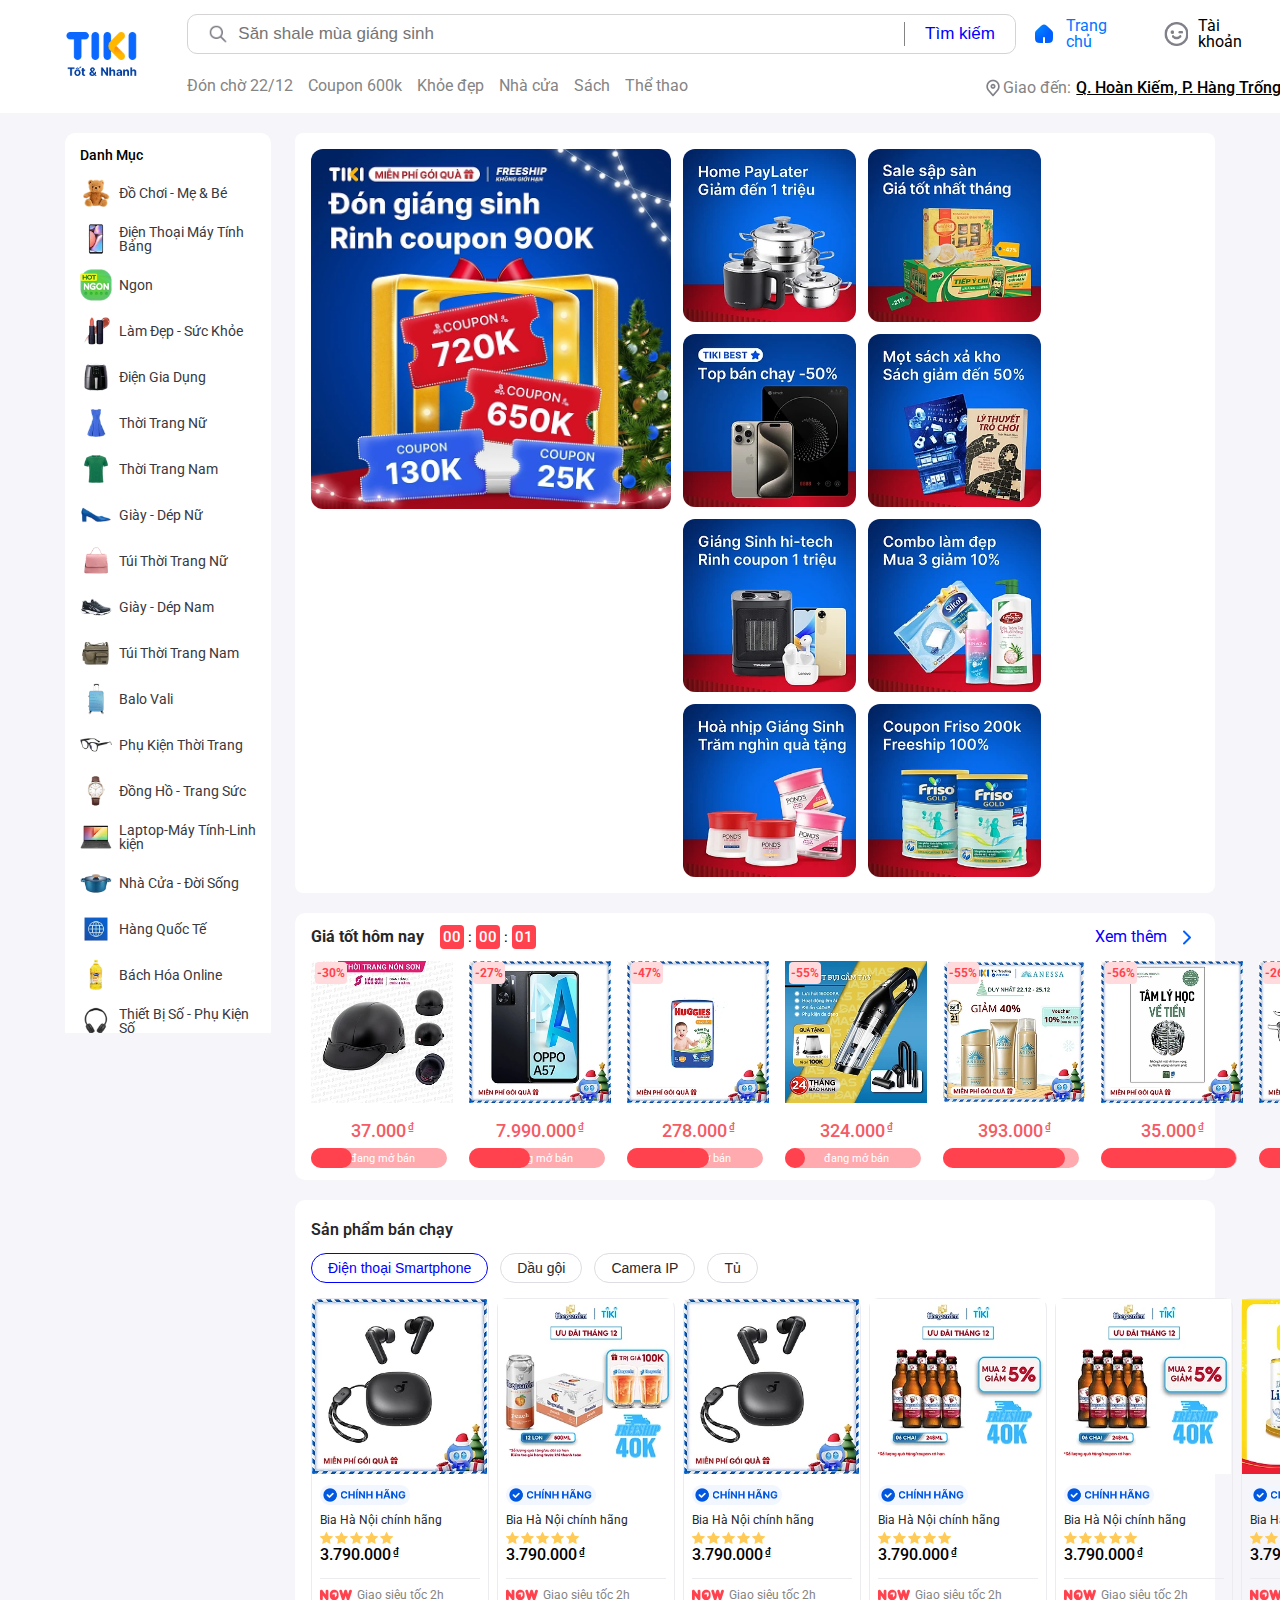
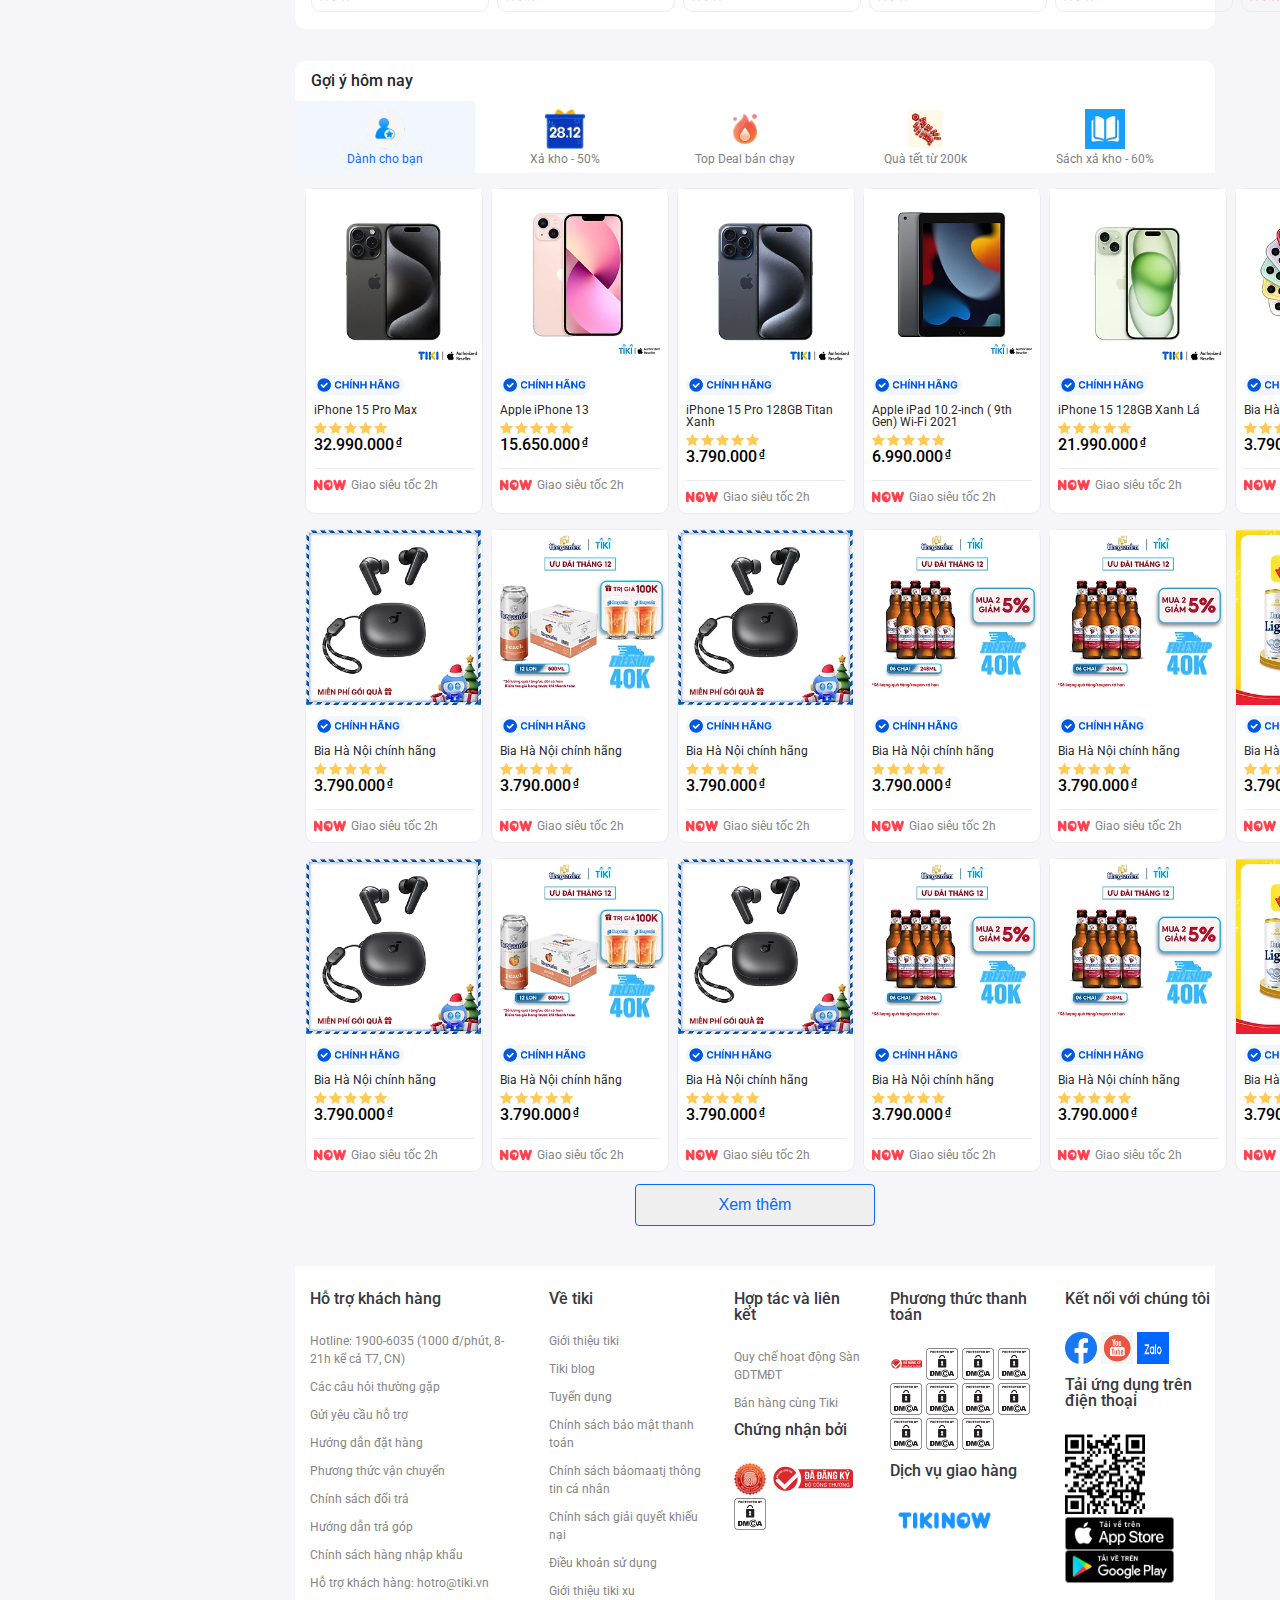
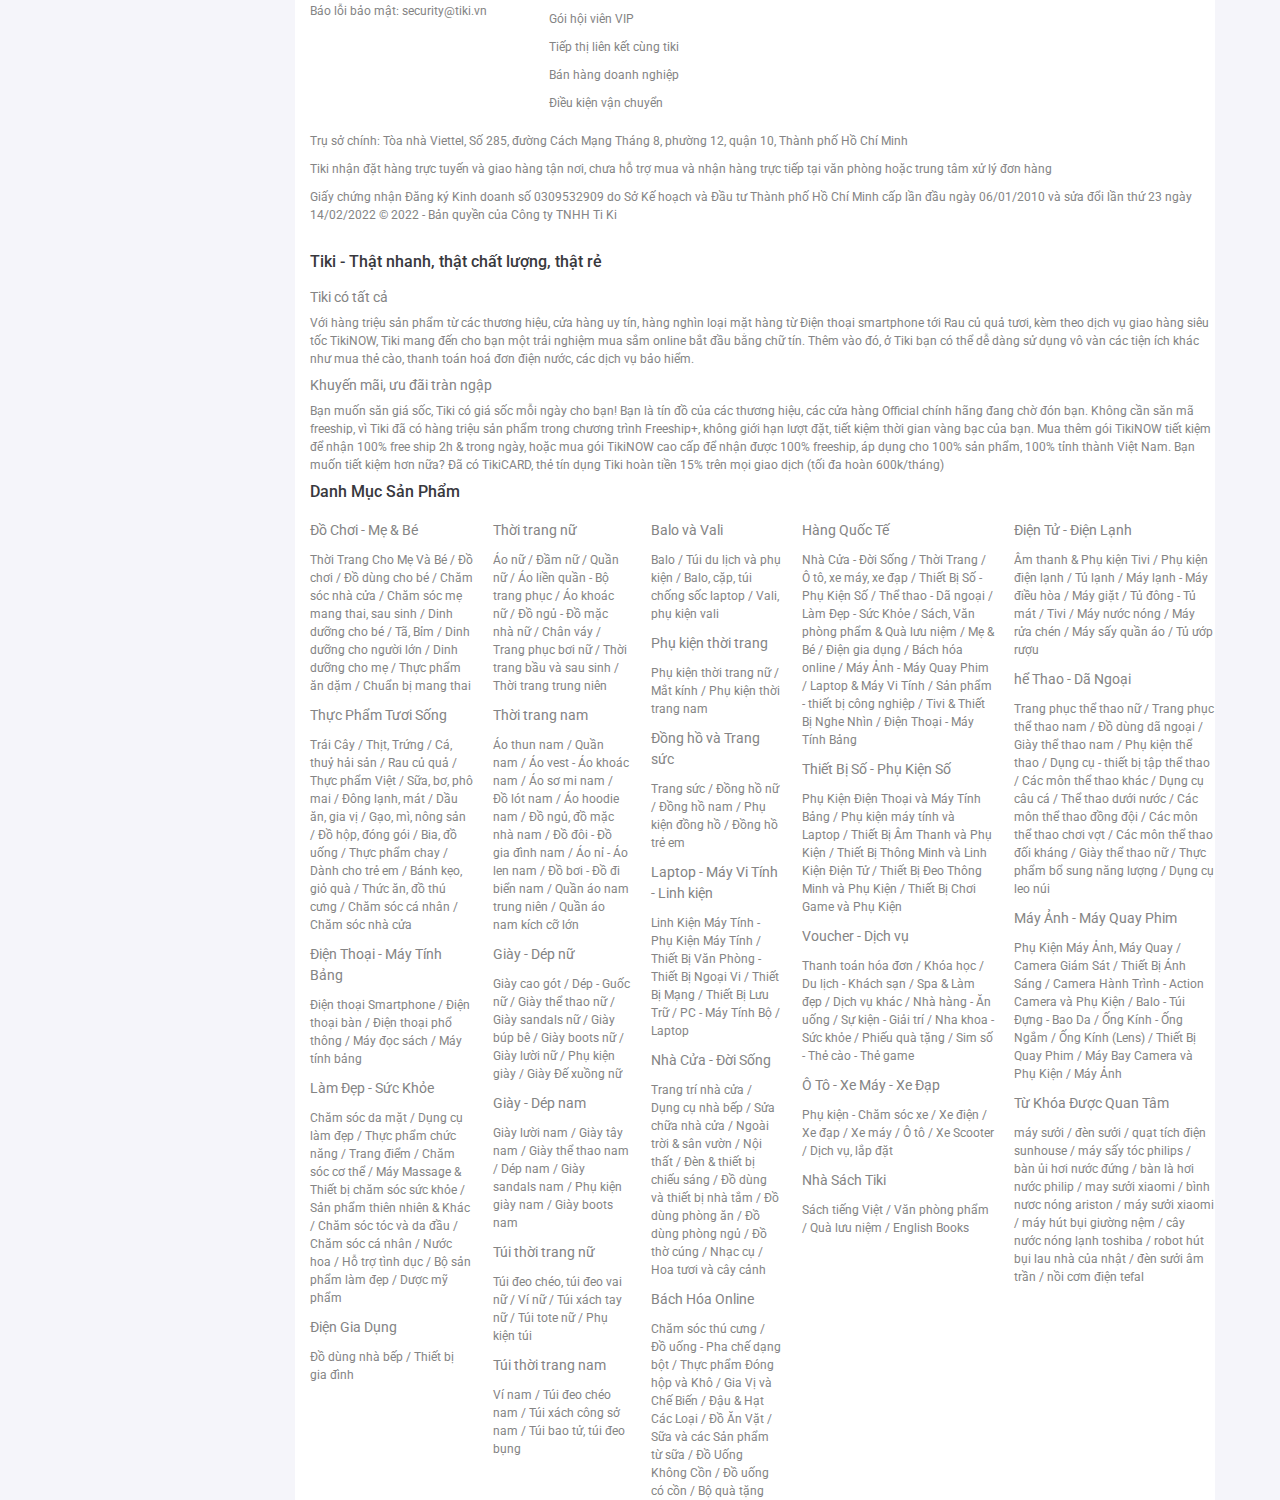
==== commit 8fbe7d50: "thêm footer cho trang" ====
--- a/index.html
+++ b/index.html
@@ -470,105 +470,781 @@
                         </ul>
                     </section>
 
+                    <!-- gợi ý hôm nay -->
+                    <div class="gyhn">
+                        <div class="gyhn__header" style="position: sticky; top: -2px; z-index: 997;">
+                            <h2 class="gyhn__title">Gợi ý hôm nay</h2>
+                            <div class="gyhn__header--2">
+                                <figure class="gyhn__select gyhn__select--1">
+                                    <img src="./img/gyhn__header__img1.webp" alt="" class="gyhn__header--image">
+                                    <p class="gyhn__header--desc">Dành cho bạn</p>
+                                </figure>
+
+                                <figure class="gyhn__select">
+                                    <img src="./img/gyhn__header__img2.webp" alt="" class="gyhn__header--image">
+                                    <p class="gyhn__header--desc">Xả kho - 50%</p>
+                                </figure>
+
+                                <figure class="gyhn__select">
+                                    <img src="./img/gyhn__header__img3.webp" alt="" class="gyhn__header--image">
+                                    <p class="gyhn__header--desc">Top Deal bán chạy</p>
+                                </figure>
+
+                                <figure class="gyhn__select">
+                                    <img src="./img/gyhn__header__img4.webp" alt="" class="gyhn__header--image">
+                                    <p class="gyhn__header--desc">Quà tết từ 200k</p>
+                                </figure>
+
+                                <figure class="gyhn__select">
+                                    <img src="./img/gyhn__header__img5.webp" alt="" class="gyhn__header--image">
+                                    <p class="gyhn__header--desc">Sách xả kho - 60%</p>
+                                </figure>
+                            </div>
+                        </div>
+
+                        <div class="gyhn__hang-2">
+
+                            <!-- gyhn-1 -->
+                            <ul class="sanphambanchay__list" style="display: flex; justify-content: space-between; padding: 0 10px;">
+                                <!-- 1 -->
+                                <li class="sanphambanchay__item" style="background: white;">
+                                    <img src="./img/iphone-1.webp" alt="" class="sanphambanchay-1">
+                                    <div class="info">
+                                        <img src="./img/main__chinhhang.png" alt="chinhhang" class="chinhhang">
+                                        <p class="sanphambanchay__desc">iPhone 15 Pro Max</p>
+                                        <img src="./img/main__star.svg" alt="" class="star">
+                                        <div class="giatothomnay__monney sanphambanchay__monney" style="color: black; display: flex; justify-content: left;">
+                                            <p class="giatothomnay__desc">32.990.000</p>
+                                            <sup>₫</sup>
+                                        </div>
+                                        <div class="sanphambanchay__footer--logo">
+                                            <img src="./img/now.png" alt="" class="logo__now">
+                                            <p class="sanphambanchay__footer--logo-desc">Giao siêu tốc 2h</p>
+                                        </div>
+                                    </div>
+                                </li>
+                                
+                                <!-- 2 -->
+                                <li class="sanphambanchay__item" style="background: white;">
+                                    <img src="./img/iphone-2.webp" alt="" class="sanphambanchay-1">
+                                    <div class="info">
+                                        <img src="./img/main__chinhhang.png" alt="chinhhang" class="chinhhang">
+                                        <p class="sanphambanchay__desc">Apple iPhone 13</p>
+                                        <img src="./img/main__star.svg" alt="" class="star">
+                                        <div class="giatothomnay__monney sanphambanchay__monney" style="color: black; display: flex; justify-content: left;">
+                                            <p class="giatothomnay__desc">15.650.000</p>
+                                            <sup>₫</sup>
+                                        </div>
+                                        <div class="sanphambanchay__footer--logo">
+                                            <img src="./img/now.png" alt="" class="logo__now">
+                                            <p class="sanphambanchay__footer--logo-desc">Giao siêu tốc 2h</p>
+                                        </div>
+                                    </div>
+                                </li>
+    
+                                <!-- 3 -->
+                                <li class="sanphambanchay__item" style="background: white;">
+                                    <img src="./img/iphone-3.webp" alt="" class="sanphambanchay-1">
+                                    <div class="info">
+                                        <img src="./img/main__chinhhang.png" alt="chinhhang" class="chinhhang">
+                                        <p class="sanphambanchay__desc">iPhone 15 Pro 128GB Titan Xanh</p>
+                                        <img src="./img/main__star.svg" alt="" class="star">
+                                        <div class="giatothomnay__monney sanphambanchay__monney" style="color: black; display: flex; justify-content: left;">
+                                            <p class="giatothomnay__desc">3.790.000</p>
+                                            <sup>₫</sup>
+                                        </div>
+                                        <div class="sanphambanchay__footer--logo">
+                                            <img src="./img/now.png" alt="" class="logo__now">
+                                            <p class="sanphambanchay__footer--logo-desc">Giao siêu tốc 2h</p>
+                                        </div>
+                                    </div>
+                                </li>
+    
+                                <!-- 4 -->
+                                <li class="sanphambanchay__item" style="background: white;">
+                                    <img src="./img/iphone-4.webp" alt="" class="sanphambanchay-1">
+                                    <div class="info">
+                                        <img src="./img/main__chinhhang.png" alt="chinhhang" class="chinhhang">
+                                        <p class="sanphambanchay__desc">Apple iPad 10.2-inch ( 9th Gen) Wi-Fi 2021</p>
+                                        <img src="./img/main__star.svg" alt="" class="star">
+                                        <div class="giatothomnay__monney sanphambanchay__monney" style="color: black; display: flex; justify-content: left;">
+                                            <p class="giatothomnay__desc">6.990.000</p>
+                                            <sup>₫</sup>
+                                        </div>
+                                        <div class="sanphambanchay__footer--logo">
+                                            <img src="./img/now.png" alt="" class="logo__now">
+                                            <p class="sanphambanchay__footer--logo-desc">Giao siêu tốc 2h</p>
+                                        </div>
+                                    </div>
+                                </li>
+    
+                                <!-- 5 -->
+                                <li class="sanphambanchay__item" style="background: white;">
+                                    <img src="./img/iphone-5.webp" alt="" class="sanphambanchay-1">
+                                    <div class="info">
+                                        <img src="./img/main__chinhhang.png" alt="chinhhang" class="chinhhang">
+                                        <p class="sanphambanchay__desc">iPhone 15 128GB Xanh Lá</p>
+                                        <img src="./img/main__star.svg" alt="" class="star">
+                                        <div class="giatothomnay__monney sanphambanchay__monney" style="color: black; display: flex; justify-content: left;">
+                                            <p class="giatothomnay__desc">21.990.000</p>
+                                            <sup>₫</sup>
+                                        </div>
+                                        <div class="sanphambanchay__footer--logo">
+                                            <img src="./img/now.png" alt="" class="logo__now">
+                                            <p class="sanphambanchay__footer--logo-desc">Giao siêu tốc 2h</p>
+                                        </div>
+                                    </div>
+                                </li>
+    
+                                <!-- 6 -->
+                                <li class="sanphambanchay__item" style="background: white;">
+                                    <img src="./img/iphone-6.webp" alt="" class="sanphambanchay-1">
+                                    <div class="info">
+                                        <img src="./img/main__chinhhang.png" alt="chinhhang" class="chinhhang">
+                                        <p class="sanphambanchay__desc">Bia Hà Nội chính hãng</p>
+                                        <img src="./img/main__star.svg" alt="" class="star">
+                                        <div class="giatothomnay__monney sanphambanchay__monney" style="color: black; display: flex; justify-content: left;">
+                                            <p class="giatothomnay__desc">3.790.000</p>
+                                            <sup>₫</sup>
+                                        </div>
+                                        <div class="sanphambanchay__footer--logo">
+                                            <img src="./img/now.png" alt="" class="logo__now">
+                                            <p class="sanphambanchay__footer--logo-desc">Giao siêu tốc 2h</p>
+                                        </div>
+                                    </div>
+                                </li>
+    
+                            </ul>
+
+                            <!-- gyhn-2 -->
+                            <ul class="sanphambanchay__list" style="display: flex; justify-content: space-between; padding: 0 10px;">
+                                <!-- 1 -->
+                                <li class="sanphambanchay__item" style="background: white;">
+                                    <img src="./img/main__sanphambanchay-1.webp" alt="" class="sanphambanchay-1">
+                                    <div class="info">
+                                        <img src="./img/main__chinhhang.png" alt="chinhhang" class="chinhhang">
+                                        <p class="sanphambanchay__desc">Bia Hà Nội chính hãng</p>
+                                        <img src="./img/main__star.svg" alt="" class="star">
+                                        <div class="giatothomnay__monney sanphambanchay__monney" style="color: black; display: flex; justify-content: left;">
+                                            <p class="giatothomnay__desc">3.790.000</p>
+                                            <sup>₫</sup>
+                                        </div>
+                                        <div class="sanphambanchay__footer--logo">
+                                            <img src="./img/now.png" alt="" class="logo__now">
+                                            <p class="sanphambanchay__footer--logo-desc">Giao siêu tốc 2h</p>
+                                        </div>
+                                    </div>
+                                </li>
+                                
+                                <!-- 2 -->
+                                <li class="sanphambanchay__item" style="background: white;">
+                                    <img src="./img/main__sanphambanchay-3.webp" alt="" class="sanphambanchay-1">
+                                    <div class="info">
+                                        <img src="./img/main__chinhhang.png" alt="chinhhang" class="chinhhang">
+                                        <p class="sanphambanchay__desc">Bia Hà Nội chính hãng</p>
+                                        <img src="./img/main__star.svg" alt="" class="star">
+                                        <div class="giatothomnay__monney sanphambanchay__monney" style="color: black; display: flex; justify-content: left;">
+                                            <p class="giatothomnay__desc">3.790.000</p>
+                                            <sup>₫</sup>
+                                        </div>
+                                        <div class="sanphambanchay__footer--logo">
+                                            <img src="./img/now.png" alt="" class="logo__now">
+                                            <p class="sanphambanchay__footer--logo-desc">Giao siêu tốc 2h</p>
+                                        </div>
+                                    </div>
+                                </li>
+    
+                                <!-- 3 -->
+                                <li class="sanphambanchay__item" style="background: white;">
+                                    <img src="./img/main__sanphambanchay-1.webp" alt="" class="sanphambanchay-1">
+                                    <div class="info">
+                                        <img src="./img/main__chinhhang.png" alt="chinhhang" class="chinhhang">
+                                        <p class="sanphambanchay__desc">Bia Hà Nội chính hãng</p>
+                                        <img src="./img/main__star.svg" alt="" class="star">
+                                        <div class="giatothomnay__monney sanphambanchay__monney" style="color: black; display: flex; justify-content: left;">
+                                            <p class="giatothomnay__desc">3.790.000</p>
+                                            <sup>₫</sup>
+                                        </div>
+                                        <div class="sanphambanchay__footer--logo">
+                                            <img src="./img/now.png" alt="" class="logo__now">
+                                            <p class="sanphambanchay__footer--logo-desc">Giao siêu tốc 2h</p>
+                                        </div>
+                                    </div>
+                                </li>
+    
+                                <!-- 4 -->
+                                <li class="sanphambanchay__item" style="background: white;">
+                                    <img src="./img/main__sanphambanchay-4.webp" alt="" class="sanphambanchay-1">
+                                    <div class="info">
+                                        <img src="./img/main__chinhhang.png" alt="chinhhang" class="chinhhang">
+                                        <p class="sanphambanchay__desc">Bia Hà Nội chính hãng</p>
+                                        <img src="./img/main__star.svg" alt="" class="star">
+                                        <div class="giatothomnay__monney sanphambanchay__monney" style="color: black; display: flex; justify-content: left;">
+                                            <p class="giatothomnay__desc">3.790.000</p>
+                                            <sup>₫</sup>
+                                        </div>
+                                        <div class="sanphambanchay__footer--logo">
+                                            <img src="./img/now.png" alt="" class="logo__now">
+                                            <p class="sanphambanchay__footer--logo-desc">Giao siêu tốc 2h</p>
+                                        </div>
+                                    </div>
+                                </li>
+    
+                                <!-- 5 -->
+                                <li class="sanphambanchay__item" style="background: white;">
+                                    <img src="./img/main__sanphambanchay-5.webp" alt="" class="sanphambanchay-1">
+                                    <div class="info">
+                                        <img src="./img/main__chinhhang.png" alt="chinhhang" class="chinhhang">
+                                        <p class="sanphambanchay__desc">Bia Hà Nội chính hãng</p>
+                                        <img src="./img/main__star.svg" alt="" class="star">
+                                        <div class="giatothomnay__monney sanphambanchay__monney" style="color: black; display: flex; justify-content: left;">
+                                            <p class="giatothomnay__desc">3.790.000</p>
+                                            <sup>₫</sup>
+                                        </div>
+                                        <div class="sanphambanchay__footer--logo">
+                                            <img src="./img/now.png" alt="" class="logo__now">
+                                            <p class="sanphambanchay__footer--logo-desc">Giao siêu tốc 2h</p>
+                                        </div>
+                                    </div>
+                                </li>
+    
+                                <!-- 6 -->
+                                <li class="sanphambanchay__item" style="background: white;">
+                                    <img src="./img/main__sanphambanchay-6.webp" alt="" class="sanphambanchay-1">
+                                    <div class="info">
+                                        <img src="./img/main__chinhhang.png" alt="chinhhang" class="chinhhang">
+                                        <p class="sanphambanchay__desc">Bia Hà Nội chính hãng</p>
+                                        <img src="./img/main__star.svg" alt="" class="star">
+                                        <div class="giatothomnay__monney sanphambanchay__monney" style="color: black; display: flex; justify-content: left;">
+                                            <p class="giatothomnay__desc">3.790.000</p>
+                                            <sup>₫</sup>
+                                        </div>
+                                        <div class="sanphambanchay__footer--logo">
+                                            <img src="./img/now.png" alt="" class="logo__now">
+                                            <p class="sanphambanchay__footer--logo-desc">Giao siêu tốc 2h</p>
+                                        </div>
+                                    </div>
+                                </li>
+    
+                            </ul>
+
+                            <!-- gyhn-3 -->
+                            <ul class="sanphambanchay__list" style="display: flex; justify-content: space-between; padding: 0 10px;">
+                                <!-- 1 -->
+                                <li class="sanphambanchay__item" style="background: white;">
+                                    <img src="./img/main__sanphambanchay-1.webp" alt="" class="sanphambanchay-1">
+                                    <div class="info">
+                                        <img src="./img/main__chinhhang.png" alt="chinhhang" class="chinhhang">
+                                        <p class="sanphambanchay__desc">Bia Hà Nội chính hãng</p>
+                                        <img src="./img/main__star.svg" alt="" class="star">
+                                        <div class="giatothomnay__monney sanphambanchay__monney" style="color: black; display: flex; justify-content: left;">
+                                            <p class="giatothomnay__desc">3.790.000</p>
+                                            <sup>₫</sup>
+                                        </div>
+                                        <div class="sanphambanchay__footer--logo">
+                                            <img src="./img/now.png" alt="" class="logo__now">
+                                            <p class="sanphambanchay__footer--logo-desc">Giao siêu tốc 2h</p>
+                                        </div>
+                                    </div>
+                                </li>
+                                
+                                <!-- 2 -->
+                                <li class="sanphambanchay__item" style="background: white;">
+                                    <img src="./img/main__sanphambanchay-3.webp" alt="" class="sanphambanchay-1">
+                                    <div class="info">
+                                        <img src="./img/main__chinhhang.png" alt="chinhhang" class="chinhhang">
+                                        <p class="sanphambanchay__desc">Bia Hà Nội chính hãng</p>
+                                        <img src="./img/main__star.svg" alt="" class="star">
+                                        <div class="giatothomnay__monney sanphambanchay__monney" style="color: black; display: flex; justify-content: left;">
+                                            <p class="giatothomnay__desc">3.790.000</p>
+                                            <sup>₫</sup>
+                                        </div>
+                                        <div class="sanphambanchay__footer--logo">
+                                            <img src="./img/now.png" alt="" class="logo__now">
+                                            <p class="sanphambanchay__footer--logo-desc">Giao siêu tốc 2h</p>
+                                        </div>
+                                    </div>
+                                </li>
+    
+                                <!-- 3 -->
+                                <li class="sanphambanchay__item" style="background: white;">
+                                    <img src="./img/main__sanphambanchay-1.webp" alt="" class="sanphambanchay-1">
+                                    <div class="info">
+                                        <img src="./img/main__chinhhang.png" alt="chinhhang" class="chinhhang">
+                                        <p class="sanphambanchay__desc">Bia Hà Nội chính hãng</p>
+                                        <img src="./img/main__star.svg" alt="" class="star">
+                                        <div class="giatothomnay__monney sanphambanchay__monney" style="color: black; display: flex; justify-content: left;">
+                                            <p class="giatothomnay__desc">3.790.000</p>
+                                            <sup>₫</sup>
+                                        </div>
+                                        <div class="sanphambanchay__footer--logo">
+                                            <img src="./img/now.png" alt="" class="logo__now">
+                                            <p class="sanphambanchay__footer--logo-desc">Giao siêu tốc 2h</p>
+                                        </div>
+                                    </div>
+                                </li>
+    
+                                <!-- 4 -->
+                                <li class="sanphambanchay__item" style="background: white;">
+                                    <img src="./img/main__sanphambanchay-4.webp" alt="" class="sanphambanchay-1">
+                                    <div class="info">
+                                        <img src="./img/main__chinhhang.png" alt="chinhhang" class="chinhhang">
+                                        <p class="sanphambanchay__desc">Bia Hà Nội chính hãng</p>
+                                        <img src="./img/main__star.svg" alt="" class="star">
+                                        <div class="giatothomnay__monney sanphambanchay__monney" style="color: black; display: flex; justify-content: left;">
+                                            <p class="giatothomnay__desc">3.790.000</p>
+                                            <sup>₫</sup>
+                                        </div>
+                                        <div class="sanphambanchay__footer--logo">
+                                            <img src="./img/now.png" alt="" class="logo__now">
+                                            <p class="sanphambanchay__footer--logo-desc">Giao siêu tốc 2h</p>
+                                        </div>
+                                    </div>
+                                </li>
+    
+                                <!-- 5 -->
+                                <li class="sanphambanchay__item" style="background: white;">
+                                    <img src="./img/main__sanphambanchay-5.webp" alt="" class="sanphambanchay-1">
+                                    <div class="info">
+                                        <img src="./img/main__chinhhang.png" alt="chinhhang" class="chinhhang">
+                                        <p class="sanphambanchay__desc">Bia Hà Nội chính hãng</p>
+                                        <img src="./img/main__star.svg" alt="" class="star">
+                                        <div class="giatothomnay__monney sanphambanchay__monney" style="color: black; display: flex; justify-content: left;">
+                                            <p class="giatothomnay__desc">3.790.000</p>
+                                            <sup>₫</sup>
+                                        </div>
+                                        <div class="sanphambanchay__footer--logo">
+                                            <img src="./img/now.png" alt="" class="logo__now">
+                                            <p class="sanphambanchay__footer--logo-desc">Giao siêu tốc 2h</p>
+                                        </div>
+                                    </div>
+                                </li>
+    
+                                <!-- 6 -->
+                                <li class="sanphambanchay__item" style="background: white;">
+                                    <img src="./img/main__sanphambanchay-6.webp" alt="" class="sanphambanchay-1">
+                                    <div class="info">
+                                        <img src="./img/main__chinhhang.png" alt="chinhhang" class="chinhhang">
+                                        <p class="sanphambanchay__desc">Bia Hà Nội chính hãng</p>
+                                        <img src="./img/main__star.svg" alt="" class="star">
+                                        <div class="giatothomnay__monney sanphambanchay__monney" style="color: black; display: flex; justify-content: left;">
+                                            <p class="giatothomnay__desc">3.790.000</p>
+                                            <sup>₫</sup>
+                                        </div>
+                                        <div class="sanphambanchay__footer--logo">
+                                            <img src="./img/now.png" alt="" class="logo__now">
+                                            <p class="sanphambanchay__footer--logo-desc">Giao siêu tốc 2h</p>
+                                        </div>
+                                    </div>
+                                </li>
+    
+                            </ul>
+                        </div>
+
+                    </div>
+
                     <div class="btn-footer" style="width: 100%; display: flex; justify-content: center;"><button class="xemthem-footer">Xem thêm</button></div>
                 </div>
 
                 <!-- footer(phần cuối trang) -->
+                <!-- footer(phần cuối trang) -->
                 <footer class="footer">
-                    <!-- hang-1 -->
-                    <div class="footer__link">
-                        <ul class="footer__link--list">
-                            <!-- item-1 -->
-                            <li class="footer__link--item-1">
-                                <h2 class="footer__link--item--title"></h2>
-                                <a href="#!" class="footer__link--item--desc"></a>
-                                <a href="#!" class="footer__link--item--desc"></a>
-                                <a href="#!" class="footer__link--item--desc"></a>
-                                <a href="#!" class="footer__link--item--desc"></a>
-                                <a href="#!" class="footer__link--item--desc"></a>
-                                <a href="#!" class="footer__link--item--desc"></a>
-                                <a href="#!" class="footer__link--item--desc"></a>
-                                <a href="#!" class="footer__link--item--desc"></a>
-                                <a href="#!" class="footer__link--item--desc"></a>
-                                <a href="#!" class="footer__link--item--desc"></a>
+                    <ul class="footer-p1">
+                            <li class="footer-p1-1">
+                                    <h1 class="footer-h1">Hỗ trợ khách hàng</h1>
+                                    <ul class="footer-p1-ul">
+                                            <li class="footer-p1-li">Hotline: 1900-6035
+                                                    (1000 đ/phút, 8-21h kể cả T7, CN)</li>
+                                            <li class="footer-p1-li">Các câu hỏi thường gặp</li>
+                                            <li class="footer-p1-li">Gửi yêu cầu hỗ trợ</li>
+                                            <li class="footer-p1-li">Hướng dẫn đặt hàng</li>
+                                            <li class="footer-p1-li">Phương thức vận chuyển</li>
+                                            <li class="footer-p1-li">Chính sách đổi trả</li>
+                                            <li class="footer-p1-li">Hướng dẫn trả góp</li>
+                                            <li class="footer-p1-li">Chính sách hàng nhập khẩu
+                                            </li>
+                                            <li class="footer-p1-li">Hỗ trợ khách hàng:
+                                                    hotro@tiki.vn</li>
+                                            <li class="footer-p1-li">Báo lỗi bảo mật:
+                                                    security@tiki.vn</li>
+                                    </ul>
                             </li>
-
-                            <!-- item-2 -->
-                            <li class="footer__link--item-2">
-                                <h2 class="footer__link--item--title"></h2>
-                                <a href="#!" class="footer__link--item--desc"></a>
-                                <a href="#!" class="footer__link--item--desc"></a>
-                                <a href="#!" class="footer__link--item--desc"></a>
-                                <a href="#!" class="footer__link--item--desc"></a>
-                                <a href="#!" class="footer__link--item--desc"></a>
-                                <a href="#!" class="footer__link--item--desc"></a>
-                                <a href="#!" class="footer__link--item--desc"></a>
-                                <a href="#!" class="footer__link--item--desc"></a>
-                                <a href="#!" class="footer__link--item--desc"></a>
-                                <a href="#!" class="footer__link--item--desc"></a>
-                                <a href="#!" class="footer__link--item--desc"></a>
-                                <a href="#!" class="footer__link--item--desc"></a>
+                            <li class="footer-p1-2">
+                                    <h1 class="footer-h1">Về tiki</h1>
+                                    <ul class="footer-p1-ul">
+                                            <li class="footer-p1-li">Giới thiệu tiki</li>
+                                            <li class="footer-p1-li">Tiki blog</li>
+                                            <li class="footer-p1-li">Tuyển dụng</li>
+                                            <li class="footer-p1-li">Chính sách bảo mật thanh toán
+                                            </li>
+                                            <li class="footer-p1-li">Chính sách bảomaatj thông tin
+                                                    cá nhân</li>
+                                            <li class="footer-p1-li">Chính sách giải quyết khiếu nại
+                                            </li>
+                                            <li class="footer-p1-li">Điều khoản sử dụng </li>
+                                            <li class="footer-p1-li">Giới thiệu tiki xu</li>
+                                            <li class="footer-p1-li">Gói hội viên VIP</li>
+                                            <li class="footer-p1-li">Tiếp thị liên kết cùng tiki
+                                            </li>
+                                            <li class="footer-p1-li">Bán hàng doanh nghiệp</li>
+                                            <li class="footer-p1-li">Điều kiện vận chuyển</li>
+                                    </ul>
                             </li>
-
-                            <!-- item-3 -->
-                            <li class="footer__link--item-3">
-                                <h2 class="footer__link--item--title"></h2>
-                                <a href="#!" class="footer__link--item--desc"></a>
-                                <a href="#!" class="footer__link--item--desc"></a>
-                                <h2 class="footer__link--item--title"></h2>
-                                <div class="footer__icon--list-3">
-                                    <img src="" alt="" class="footer__icon--item-1">
-                                    <img src="" alt="" class="footer__icon--item-2">
-                                    <img src="" alt="" class="footer__icon--item-3">
-                                </div>
+                            <li class="footer-p1-3">
+                                    <h1 class="footer-h1">Hợp tác và liên kết</h1>
+                                    <ul class="footer-p1-ul">
+                                            <li class="footer-p1-li">Quy chế hoạt động Sàn GDTMĐT
+                                            </li>
+                                            <li class="footer-p1-li">Bán hàng cùng Tiki</li>
+                                    </ul>
+                                    <h1 class="footer-h1">Chứng nhận bởi</h1>
+                                    <figure class="footer-p1-ul-img">
+                                            <img class="footer-p1-img-1"
+                                                    src="./img/footer-p1-bo-cong-thuong-2.png"
+                                                    alt="">
+                                            <img class="footer-p1-img-2"
+                                                    src="./img/footer-p1-bo-cong-thuong.svg" alt="">
+                                            <img class="footer-p1-img-1"
+                                                    src="./img/footer-p1-dmca_protected_sml_120y.png"
+                                                    alt="">
+                                    </figure>
                             </li>
-
-                            <!-- item-4 -->
-                            <li class="footer__link--item-4">
-                                <h2 class="footer__link--item--title"></h2>
-                                <div class="footer__icon--list-4">
-                                    <img src="" alt="" class="footer__icon--item-1">
-                                    <img src="" alt="" class="footer__icon--item-2">
-                                    <img src="" alt="" class="footer__icon--item-3">
-                                    <img src="" alt="" class="footer__icon--item-4">
-                                    <img src="" alt="" class="footer__icon--item-5">
-                                    <img src="" alt="" class="footer__icon--item-6">
-                                    <img src="" alt="" class="footer__icon--item-7">
-                                    <img src="" alt="" class="footer__icon--item-8">
-                                    <img src="" alt="" class="footer__icon--item-9">
-                                    <img src="" alt="" class="footer__icon--item-10">
-                                    <img src="" alt="" class="footer__icon--item-11">
-                                </div>
-                                <h2 class="footer__link--item--title"></h2>
-                                <img src="" alt="" class="logo__tikinow">
+                            <li class="footer-p1-4">
+                                    <h1 class="footer-h1">Phương thức thanh toán </h1>
+                                    <figure class="footer-p1-ul-img">
+                                            <img class="footer-p1-img-1"
+                                                    src="./img/footer-p1-bo-cong-thuong.svg" alt="">
+                                            <img class="footer-p1-img-1"
+                                                    src="./img/footer-p1-dmca_protected_sml_120y.png"
+                                                    alt="">
+                                            <img class="footer-p1-img-1"
+                                                    src="./img/footer-p1-dmca_protected_sml_120y.png"
+                                                    alt="">
+                                            <img class="footer-p1-img-1"
+                                                    src="./img/footer-p1-dmca_protected_sml_120y.png"
+                                                    alt="">
+                                            <img class="footer-p1-img-1"
+                                                    src="./img/footer-p1-dmca_protected_sml_120y.png"
+                                                    alt="">
+                                            <img class="footer-p1-img-1"
+                                                    src="./img/footer-p1-dmca_protected_sml_120y.png"
+                                                    alt="">
+                                            <img class="footer-p1-img-1"
+                                                    src="./img/footer-p1-dmca_protected_sml_120y.png"
+                                                    alt="">
+                                            <img class="footer-p1-img-1"
+                                                    src="./img/footer-p1-dmca_protected_sml_120y.png"
+                                                    alt="">
+                                            <img class="footer-p1-img-1"
+                                                    src="./img/footer-p1-dmca_protected_sml_120y.png"
+                                                    alt="">
+                                            <img class="footer-p1-img-1"
+                                                    src="./img/footer-p1-dmca_protected_sml_120y.png"
+                                                    alt="">
+                                            <img class="footer-p1-img-1"
+                                                    src="./img/footer-p1-dmca_protected_sml_120y.png"
+                                                    alt="">
+
+                                    </figure>
+                                    <h1 class="footer-h1">Dịch vụ giao hàng</h1>
+                                    <ul class="footer-p1-ul">
+                                            <img class="footer-p1-img-3"
+                                                    src="./img/footer-p1-tikinow.png" alt="">
+                                    </ul>
                             </li>
-
-                            <!-- item-5 -->
-                            <li class="footer__link--item-5">
-                                <h2 class="footer__link--item--title"></h2>
-                                <div class="footer__network">
-                                    <img src="" alt="" class="footer__facebook">
-                                    <img src="" alt="" class="footer__youtube">
-                                    <img src="" alt="" class="footer__zalo">
-                                </div>
-                                <h2 class="footer__link--item--title"></h2>
-                                <div class="footer__qr--list">
-                                    <img src="" alt="" class="footer__qr">
-                                    <img src="" alt="" class="footer__tao">
-                                    <img src="" alt="" class="footer__gg">
-                                </div>
+                            <li class="footer-p1-5">
+                                    <h1 class="footer-h1">Kết nối với chúng tôi</h1>
+                                    <figure class="footer-p1-ul-img">
+                                            <img class="footer-p1-img-1"
+                                                    src="./img/footer-p1-fb.png" alt="">
+
+                                            <img class="footer-p1-img-1"
+                                                    src="./img/footer-p1-ytb.png" alt="">
+
+                                            <img class="footer-p1-img-1"
+                                                    src="./img/footer-p1-zalo.png" alt="">
+
+
+                                    </figure>
+                                    <h1 class="footer-h1">Tải ứng dụng trên điện thoại</h1>
+                                    <figure class="footer-p1-ul-img">
+                                            <img class="footer-p1-img-4"
+                                                    src="./img/footer-p1-qr.png" alt="">
+
+                                            <img class="footer-p1-img-3"
+                                                    src="./img/footer-p1-ios.png" alt="">
+
+                                            <img class="footer-p1-img-3"
+                                                    src="./img/footer-p1-ggpl.png" alt="">
+
+
+                                    </figure>
                             </li>
-                        </ul>
-
+                    </ul>
+                    <ul class="footer-p2-ul">
+                            <li class="footer-p1-li">Trụ sở chính: Tòa nhà Viettel, Số 285, đường
+                                    Cách Mạng Tháng 8, phường 12, quận 10, Thành phố Hồ Chí Minh
+                            </li>
+                            <li class="footer-p1-li">Tiki nhận đặt hàng trực tuyến và giao hàng tận
+                                    nơi, chưa hỗ trợ mua và nhận hàng trực tiếp tại văn phòng hoặc
+                                    trung tâm xử lý đơn hàng</li>
+                            <li class="footer-p1-li">Giấy chứng nhận Đăng ký Kinh doanh số
+                                    0309532909 do Sở Kế hoạch và Đầu tư Thành phố Hồ Chí Minh cấp
+                                    lần đầu ngày 06/01/2010 và sửa đổi lần thứ 23 ngày 14/02/2022
+
+                                    © 2022 - Bản quyền của Công ty TNHH Ti Ki</li>
+                    </ul>
+                    <div class="footer-p3">
+                            <p class="footer-h1">Tiki - Thật nhanh, thật chất lượng, thật rẻ</p>
+                            <p class="footer-p3-2">Tiki có tất cả</p>
+                            <p class="footer-p1-li">Với hàng triệu sản phẩm từ các thương hiệu, cửa
+                                    hàng uy tín, hàng nghìn loại mặt hàng từ Điện thoại smartphone
+                                    tới Rau củ quả tươi, kèm theo dịch vụ giao hàng siêu tốc
+                                    TikiNOW, Tiki mang đến cho bạn một trải nghiệm mua sắm online
+                                    bắt đầu bằng chữ tín. Thêm vào đó, ở Tiki bạn có thể dễ dàng sử
+                                    dụng vô vàn các tiện ích khác như mua thẻ cào, thanh toán hoá
+                                    đơn điện nước, các dịch vụ bảo hiểm.</p>
+                            <p class="footer-p3-2">Khuyến mãi, ưu đãi tràn ngập</p>
+                            <p class="footer-p1-li">Bạn muốn săn giá sốc, Tiki có giá sốc mỗi ngày
+                                    cho bạn! Bạn là tín đồ của các thương hiệu, các cửa hàng
+                                    Official chính hãng đang chờ đón bạn. Không cần săn mã freeship,
+                                    vì Tiki đã có hàng triệu sản phẩm trong chương trình Freeship+,
+                                    không giới hạn lượt đặt, tiết kiệm thời gian vàng bạc của bạn.
+                                    Mua thêm gói TikiNOW tiết kiệm để nhận 100% free ship 2h & trong
+                                    ngày, hoặc mua gói TikiNOW cao cấp để nhận được 100% freeship,
+                                    áp dụng cho 100% sản phẩm, 100% tỉnh thành Việt Nam. Bạn muốn
+                                    tiết kiệm hơn nữa? Đã có TikiCARD, thẻ tín dụng Tiki hoàn tiền
+                                    15% trên mọi giao dịch (tối đa hoàn 600k/tháng)</p>
                     </div>
-
-                    <!-- hang-2 -->
-                    <div class="footer__hang-2">
-                        <a href="#!" class="footer__link--item--desc"></a>
-                        <a href="#!" class="footer__link--item--desc"></a>
-                        <a href="#!" class="footer__link--item--desc"></a>
+                    <p class="footer-h1">Danh Mục Sản Phẩm</p>
+                    <div class="footer-p4">
+                            <!-- <p class="footer-h1">Danh Mục Sản Phẩm</p> -->
+                            <ul class="footer-p4cot1">
+                                    <li class="footer-p1-li">
+                                            <p class="footer-p3-2">Đồ Chơi - Mẹ & Bé</p>
+                                            <p class="footer-p1-li">Thời Trang Cho Mẹ Và Bé / Đồ
+                                                    chơi / Đồ dùng cho bé / Chăm sóc nhà cửa / Chăm
+                                                    sóc mẹ mang thai, sau sinh / Dinh dưỡng cho bé /
+                                                    Tã, Bỉm / Dinh dưỡng cho người lớn / Dinh dưỡng
+                                                    cho mẹ / Thực phẩm ăn dặm / Chuẩn bị mang thai
+
+                                            </p>
+
+                                    </li>
+                                    <li class="footer-p1-li">
+                                            <p class="footer-p3-2">Thực Phẩm Tươi Sống</p>
+                                            <p class="footer-p1-li">Trái Cây / Thịt, Trứng / Cá,
+                                                    thuỷ hải sản / Rau củ quả / Thực phẩm Việt /
+                                                    Sữa, bơ, phô mai / Đông lạnh, mát / Dầu ăn, gia
+                                                    vị / Gạo, mì, nông sản / Đồ hộp, đóng gói / Bia,
+                                                    đồ uống / Thực phẩm chay / Dành cho trẻ em /
+                                                    Bánh kẹo, giỏ quà / Thức ăn, đồ thú cưng / Chăm
+                                                    sóc cá nhân / Chăm sóc nhà cửa</p>
+                                    </li>
+                                    <li class="footer-p1-li">
+                                            <p class="footer-p3-2">Điện Thoại - Máy Tính Bảng</p>
+                                            <p class="footer-p1-li">Điện thoại Smartphone / Điện
+                                                    thoại bàn / Điện thoại phổ thông / Máy đọc sách
+                                                    / Máy tính bảng</p>
+                                    </li>
+                                    <li class="footer-p1-li">
+                                            <p class="footer-p3-2">Làm Đẹp - Sức Khỏe</p>
+                                            <p class="footer-p1-li">Chăm sóc da mặt / Dụng cụ làm
+                                                    đẹp / Thực phẩm chức năng / Trang điểm / Chăm
+                                                    sóc cơ thể / Máy Massage & Thiết bị chăm sóc sức
+                                                    khỏe / Sản phẩm thiên nhiên & Khác / Chăm sóc
+                                                    tóc và da đầu / Chăm sóc cá nhân / Nước hoa / Hỗ
+                                                    trợ tình dục / Bộ sản phẩm làm đẹp / Dược mỹ
+                                                    phẩm</p>
+                                    </li>
+                                    <li class="footer-p1-li">
+                                            <p class="footer-p3-2">Điện Gia Dụng</p>
+                                            <p class="footer-p1-li">Đồ dùng nhà bếp / Thiết bị gia
+                                                    đình</p>
+                                    </li>
+                            </ul>
+                            <ul class="footer-p4cot2">
+                                    <li class="footer-p1-li">
+                                            <p class="footer-p3-2">Thời trang nữ</p>
+                                            <p class="footer-p1-li">Áo nữ / Đầm nữ / Quần nữ / Áo
+                                                    liền quần - Bộ trang phục / Áo khoác nữ / Đồ ngủ
+                                                    - Đồ mặc nhà nữ / Chân váy / Trang phục bơi nữ /
+                                                    Thời trang bầu và sau sinh / Thời trang trung
+                                                    niên</p>
+
+                                    </li>
+                                    <li class="footer-p1-li">
+                                            <p class="footer-p3-2">Thời trang nam</p>
+                                            <p class="footer-p1-li">Áo thun nam / Quần nam / Áo vest
+                                                    - Áo khoác nam / Áo sơ mi nam / Đồ lót nam / Áo
+                                                    hoodie nam / Đồ ngủ, đồ mặc nhà nam / Đồ đôi -
+                                                    Đồ gia đình nam / Áo nỉ - Áo len nam / Đồ bơi -
+                                                    Đồ đi biển nam / Quần áo nam trung niên / Quần
+                                                    áo nam kích cỡ lớn</p>
+                                    </li>
+                                    <li class="footer-p1-li">
+                                            <p class="footer-p3-2">Giày - Dép nữ</p>
+                                            <p class="footer-p1-li">Giày cao gót / Dép - Guốc nữ /
+                                                    Giày thể thao nữ / Giày sandals nữ / Giày búp bê
+                                                    / Giày boots nữ / Giày lười nữ / Phụ kiện giày /
+                                                    Giày Đế xuồng nữ</p>
+                                    </li>
+                                    <li class="footer-p1-li">
+                                            <p class="footer-p3-2">Giày - Dép nam</p>
+                                            <p class="footer-p1-li">Giày lười nam / Giày tây nam /
+                                                    Giày thể thao nam / Dép nam / Giày sandals nam /
+                                                    Phụ kiện giày nam / Giày boots nam</p>
+                                    </li>
+                                    <li class="footer-p1-li">
+                                            <p class="footer-p3-2">Túi thời trang nữ</p>
+                                            <p class="footer-p1-li">Túi đeo chéo, túi đeo vai nữ /
+                                                    Ví nữ / Túi xách tay nữ / Túi tote nữ / Phụ kiện
+                                                    túi</p>
+                                    </li>
+                                    <li class="footer-p1-li">
+                                            <p class="footer-p3-2">Túi thời trang nam</p>
+                                            <p class="footer-p1-li">Ví nam / Túi đeo chéo nam / Túi
+                                                    xách công sở nam / Túi bao tử, túi đeo bụng</p>
+                                    </li>
+                            </ul>
+                            <ul class="footer-p4cot3">
+                                    <li class="footer-p1-li">
+                                            <p class="footer-p3-2">Balo và Vali</p>
+                                            <p class="footer-p1-li">Balo / Túi du lịch và phụ kiện /
+                                                    Balo, cặp, túi chống sốc laptop / Vali, phụ kiện
+                                                    vali
+
+                                            </p>
+
+                                    </li>
+                                    <li class="footer-p1-li">
+                                            <p class="footer-p3-2">Phụ kiện thời trang</p>
+                                            <p class="footer-p1-li">Phụ kiện thời trang nữ / Mắt
+                                                    kính / Phụ kiện thời trang nam</p>
+                                    </li>
+                                    <li class="footer-p1-li">
+                                            <p class="footer-p3-2">Đồng hồ và Trang sức</p>
+                                            <p class="footer-p1-li">Trang sức / Đồng hồ nữ / Đồng hồ
+                                                    nam / Phụ kiện đồng hồ / Đồng hồ trẻ em</p>
+                                    </li>
+                                    <li class="footer-p1-li">
+                                            <p class="footer-p3-2">Laptop - Máy Vi Tính - Linh kiện
+                                            </p>
+                                            <p class="footer-p1-li">Linh Kiện Máy Tính - Phụ Kiện
+                                                    Máy Tính / Thiết Bị Văn Phòng - Thiết Bị Ngoại
+                                                    Vi / Thiết Bị Mạng / Thiết Bị Lưu Trữ / PC - Máy
+                                                    Tính Bộ / Laptop</p>
+                                    </li>
+                                    <li class="footer-p1-li">
+                                            <p class="footer-p3-2">Nhà Cửa - Đời Sống</p>
+                                            <p class="footer-p1-li">Trang trí nhà cửa / Dụng cụ nhà
+                                                    bếp / Sửa chữa nhà cửa / Ngoài trời & sân vườn /
+                                                    Nội thất / Đèn & thiết bị chiếu sáng / Đồ dùng
+                                                    và thiết bị nhà tắm / Đồ dùng phòng ăn / Đồ dùng
+                                                    phòng ngủ / Đồ thờ cúng / Nhạc cụ / Hoa tươi và
+                                                    cây cảnh</p>
+                                    </li>
+                                    <li class="footer-p1-li">
+                                            <p class="footer-p3-2">Bách Hóa Online</p>
+                                            <p class="footer-p1-li">Chăm sóc thú cưng / Đồ uống -
+                                                    Pha chế dạng bột / Thực phẩm Đóng hộp và Khô /
+                                                    Gia Vị và Chế Biến / Đậu & Hạt Các Loại / Đồ Ăn
+                                                    Vặt / Sữa và các Sản phẩm từ sữa / Đồ Uống Không
+                                                    Cồn / Đồ uống có cồn / Bộ quà tặng</p>
+                                    </li>
+                            </ul>
+                            <ul class="footer-p4cot4">
+                                    <li class="footer-p1-li">
+                                            <p class="footer-p3-2">Hàng Quốc Tế
+                                            </p>
+                                            <p class="footer-p1-li">Nhà Cửa - Đời Sống / Thời Trang
+                                                    / Ô tô, xe máy, xe đạp / Thiết Bị Số - Phụ Kiện
+                                                    Số / Thể thao - Dã ngoại / Làm Đẹp - Sức Khỏe /
+                                                    Sách, Văn phòng phẩm & Quà lưu niệm / Mẹ & Bé /
+                                                    Điện gia dụng / Bách hóa online / Máy Ảnh - Máy
+                                                    Quay Phim / Laptop & Máy Vi Tính / Sản phẩm -
+                                                    thiết bị công nghiệp / Tivi & Thiết Bị Nghe Nhìn
+                                                    / Điện Thoại - Máy Tính Bảng
+
+                                            </p>
+
+                                    </li>
+                                    <li class="footer-p1-li">
+                                            <p class="footer-p3-2">Thiết Bị Số - Phụ Kiện Số</p>
+                                            <p class="footer-p1-li">Phụ Kiện Điện Thoại và Máy Tính
+                                                    Bảng / Phụ kiện máy tính và Laptop / Thiết Bị Âm
+                                                    Thanh và Phụ Kiện / Thiết Bị Thông Minh và Linh
+                                                    Kiện Điện Tử / Thiết Bị Đeo Thông Minh và Phụ
+                                                    Kiện / Thiết Bị Chơi Game và Phụ Kiện</p>
+                                    </li>
+                                    <li class="footer-p1-li">
+                                            <p class="footer-p3-2">Voucher - Dịch vụ</p>
+                                            <p class="footer-p1-li">Thanh toán hóa đơn / Khóa học /
+                                                    Du lịch - Khách sạn / Spa & Làm đẹp / Dịch vụ
+                                                    khác / Nhà hàng - Ăn uống / Sự kiện - Giải trí /
+                                                    Nha khoa - Sức khỏe / Phiếu quà tặng / Sim số -
+                                                    Thẻ cào - Thẻ game</p>
+                                    </li>
+                                    <li class="footer-p1-li">
+                                            <p class="footer-p3-2">Ô Tô - Xe Máy - Xe Đạp</p>
+                                            <p class="footer-p1-li">Phụ kiện - Chăm sóc xe / Xe điện
+                                                    / Xe đạp / Xe máy / Ô tô / Xe Scooter / Dịch vụ,
+                                                    lắp đặt</p>
+                                    </li>
+                                    <li class="footer-p1-li">
+                                            <p class="footer-p3-2">Nhà Sách Tiki</p>
+                                            <p class="footer-p1-li">Sách tiếng Việt / Văn phòng phẩm
+                                                    / Quà lưu niệm / English Books</p>
+                                    </li>
+                            </ul>
+                            <ul class="footer-p4cot5">
+                                    <li class="footer-p1-li">
+                                            <p class="footer-p3-2">Điện Tử - Điện Lạnh</p>
+                                            <p class="footer-p1-li">Âm thanh & Phụ kiện Tivi / Phụ
+                                                    kiện điện lạnh / Tủ lạnh / Máy lạnh - Máy điều
+                                                    hòa / Máy giặt / Tủ đông - Tủ mát / Tivi / Máy
+                                                    nước nóng / Máy rửa chén / Máy sấy quần áo / Tủ
+                                                    ướp rượu</p>
+
+                                    </li>
+                                    <li class="footer-p1-li">
+                                            <p class="footer-p3-2">hể Thao - Dã Ngoại</p>
+                                            <p class="footer-p1-li">Trang phục thể thao nữ / Trang
+                                                    phục thể thao nam / Đồ dùng dã ngoại / Giày thể
+                                                    thao nam / Phụ kiện thể thao / Dụng cụ - thiết
+                                                    bị tập thể thao / Các môn thể thao khác / Dụng
+                                                    cụ câu cá / Thể thao dưới nước / Các môn thể
+                                                    thao đồng đội / Các môn thể thao chơi vợt / Các
+                                                    môn thể thao đối kháng / Giày thể thao nữ / Thực
+                                                    phẩm bổ sung năng lượng / Dụng cụ leo núi</p>
+                                    </li>
+                                    <li class="footer-p1-li">
+                                            <p class="footer-p3-2">Máy Ảnh - Máy Quay Phim</p>
+                                            <p class="footer-p1-li">Phụ Kiện Máy Ảnh, Máy Quay /
+                                                    Camera Giám Sát / Thiết Bị Ánh Sáng / Camera
+                                                    Hành Trình - Action Camera và Phụ Kiện / Balo -
+                                                    Túi Đựng - Bao Da / Ống Kính - Ống Ngắm / Ống
+                                                    Kính (Lens) / Thiết Bị Quay Phim / Máy Bay
+                                                    Camera và Phụ Kiện / Máy Ảnh</p>
+                                    </li>
+                                    <li class="footer-p1-li">
+                                            <p class="footer-p3-2">Từ Khóa Được Quan Tâm</p>
+                                            <p class="footer-p1-li">máy sưởi / đèn sưởi / quạt tích
+                                                    điện sunhouse / máy sấy tóc philips / bàn ủi hơi
+                                                    nước đứng / bàn là hơi nước philip / may sưởi
+                                                    xiaomi / bình nươc nóng ariston / máy sưởi
+                                                    xiaomi / máy hút bụi giường nệm / cây nước nóng
+                                                    lạnh toshiba / robot hút bụi lau nhà của nhật /
+                                                    đèn sưởi âm trần / nồi cơm điện tefal</p>
+                                    </li>
+
+                            </ul>
+
+
                     </div>
-                </footer>
+
+
+            </footer>
             </div>
             
         </div>
--- a/assets/css/style.css
+++ b/assets/css/style.css
@@ -4,6 +4,7 @@
 
 html {
     font-size: 62.5%;
+    scroll-behavior: smooth;
 }
 
 body {
@@ -228,13 +229,12 @@
     max-height: 100vh;
     position: sticky;
     overflow-y: hidden;
-    top: 0;
+    top: 20px;
     overflow-y: scroll;
     width: 230px;
     height: 2000px;
     background-color: #f5f5fa;
-    border-radius: 10px;
-
+    padding-bottom: 117px;
 }
 
 
@@ -328,6 +328,10 @@
     border-radius: 12px;
 }
 
+.main__intro--img-1:hover{
+    filter: brightness(1.2);
+}
+
 .main__intro--list{
     display: flex;
     flex-wrap: wrap;
@@ -338,6 +342,10 @@
     width: 173px;
     height: 173px;
     border-radius: 12px;
+}
+
+.main__into--img:hover{
+    filter: brightness(1.2);
 }
 
 .giatothomnay{
@@ -589,6 +597,67 @@
     font-weight: 400;
 }
 
+/* gợi ý hôm nay */
+.gyhn{
+    margin-top: 32px;
+}
+
+.gyhn__header{
+    background: white;
+    border-radius: 10px 10px 0 0;
+}
+
+.gyhn__title{
+    padding: 12px 16px;
+    color: rgb(39, 39, 42);
+    font-weight: 500;
+    font-size: 1.6rem;
+}
+
+.gyhn__header--2{
+    display: flex;
+}
+
+.gyhn__select{
+    color: rgb(128, 128, 137);
+    display: flex;
+    flex-direction: column;
+    align-items: center;
+    width: 180px;
+    min-height: 60px;
+    padding: 8px 4px;
+    background: white;
+}
+
+.gyhn__select:hover{
+    background: rgba(128, 128, 137, 0.12);
+}
+
+.gyhn__select--1{
+    background: rgba(0, 96, 255, 0.05);
+}
+
+.gyhn__select--1 .gyhn__header--desc{
+    color: rgb(10, 104, 255);
+}
+
+.gyhn__select--1:hover{
+    background: rgba(0, 96, 255, 0.12);
+}
+
+.gyhn__header--image{
+    width: 40px;
+    height: 40px;
+    object-fit: cover;
+}
+
+.gyhn__header--desc{
+    color: rgb(128, 128, 137);
+    font-weight: 400;
+    font-size: 1.2rem;
+    padding-top: 4px;
+}
+
 /* xemthem-button */
 .xemthem-footer{
     display: flex;
@@ -613,8 +682,119 @@
 }
 
 /* ----------footer---------- */
-.footer{
-    height: 200px;
+.footer {
     margin-top: 40px;
     background: white;
+    padding-left: 15px;
+}
+
+.footer-p1-1,
+.footer-p1-2,
+.footer-p1-3,
+.footer-p1-5 {
+    max-width: 215px;
+    padding-top: 15px;
+
+
+}
+
+.footer-p1-4 {
+    max-width: 150px;
+    padding-top: 15px;
+
+}
+
+.footer-p1 {
+    display: flex;
+    gap: 25px;
+}
+
+
+
+.footer-p1-img-1 {
+    width: 32px;
+    height: 32px;
+}
+
+.footer-p1-img-2 {
+    width: 83px;
+    height: 32px;
+}
+
+.footer-p1-img-3 {
+    width: 109px;
+    height: 33px;
+    display: flex;
+}
+
+.footer-p1-img-4 {
+    width: 80px;
+}
+
+.footer-p1-img {
+    display: flex;
+}
+
+.footer-h1 {
+    font-size: 1.6rem;
+    font-weight: 500;
+    color: rgb(56, 56, 61);
+    padding: 10px 0px 10px;
+}
+
+.footer-p1-ul {
+    display: flex;
+    flex-direction: column;
+    gap: 10px;
+    margin-top: 15px;
+
+}
+
+.footer-p1-ul-img {
+    padding-top: 15px;
+    max-width: 100%;
+    /* Ảnh sẽ không vượt quá kích thước của thẻ container */
+    height: auto;
+    /* Chiều cao của ảnh tự động điều chỉnh để giữ tỷ lệ khung hình */
+    display: block;
+    gap: 20px;
+
+}
+
+.footer-p1-li {
+    font-size: 1.2rem;
+    color: #848484;
+    line-height: 1.5;
+}
+
+.footer-p2-ul {
+    display: flex;
+    flex-direction: column;
+    gap: 10px;
+    padding: 20px 0px 20px;
+}
+
+.footer-p3-2 {
+    color: #848484;
+    font-size: 1.4rem;
+    padding: 10px 0px 10px;
+    /* justify-content: space-between; */
+
+}
+
+.footer-p4 {
+    display: flex;
+    gap: 20px;
+
+}
+
+.footer-p4cot1,
+.footer-p4cot2,
+.footer-p4cot3,
+.footer-p4cot4,
+.footer-p4cot5 {
+    max-width: 215px;
+    gap: 40px;
+
+
 }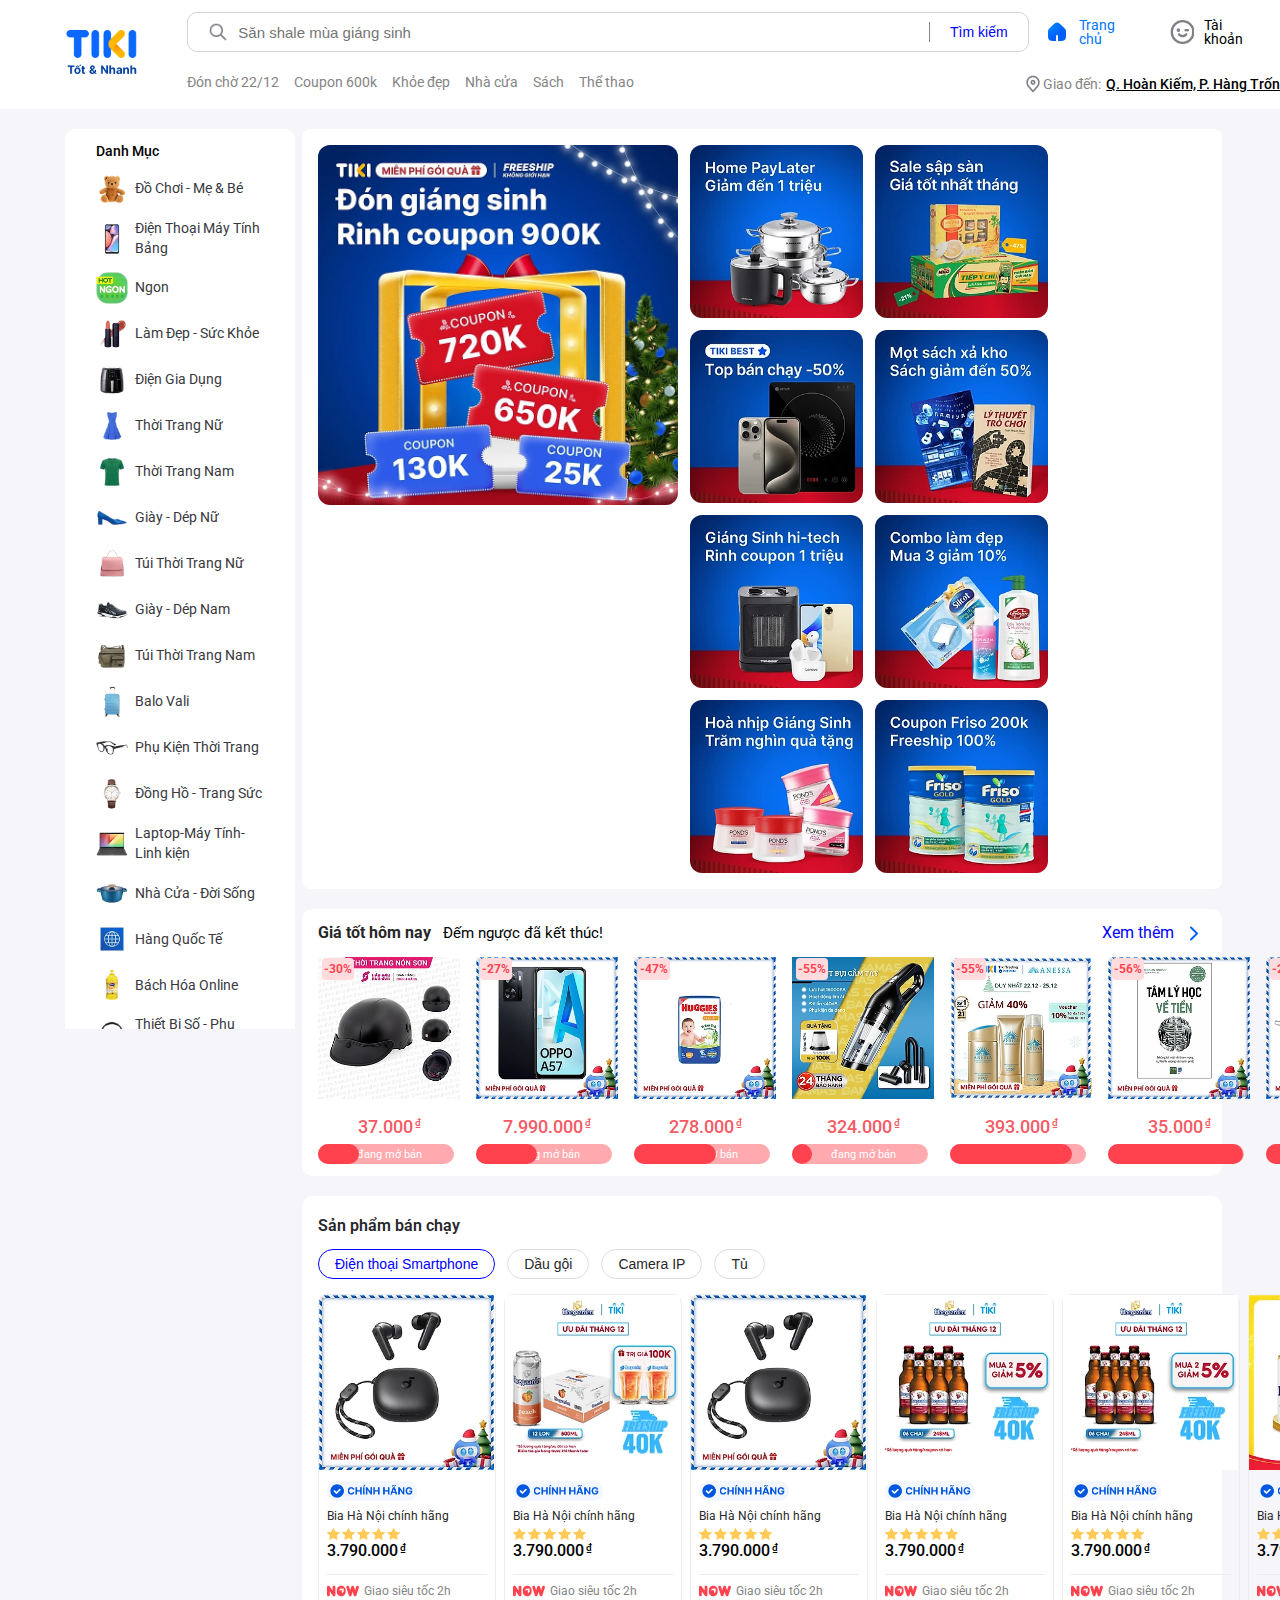
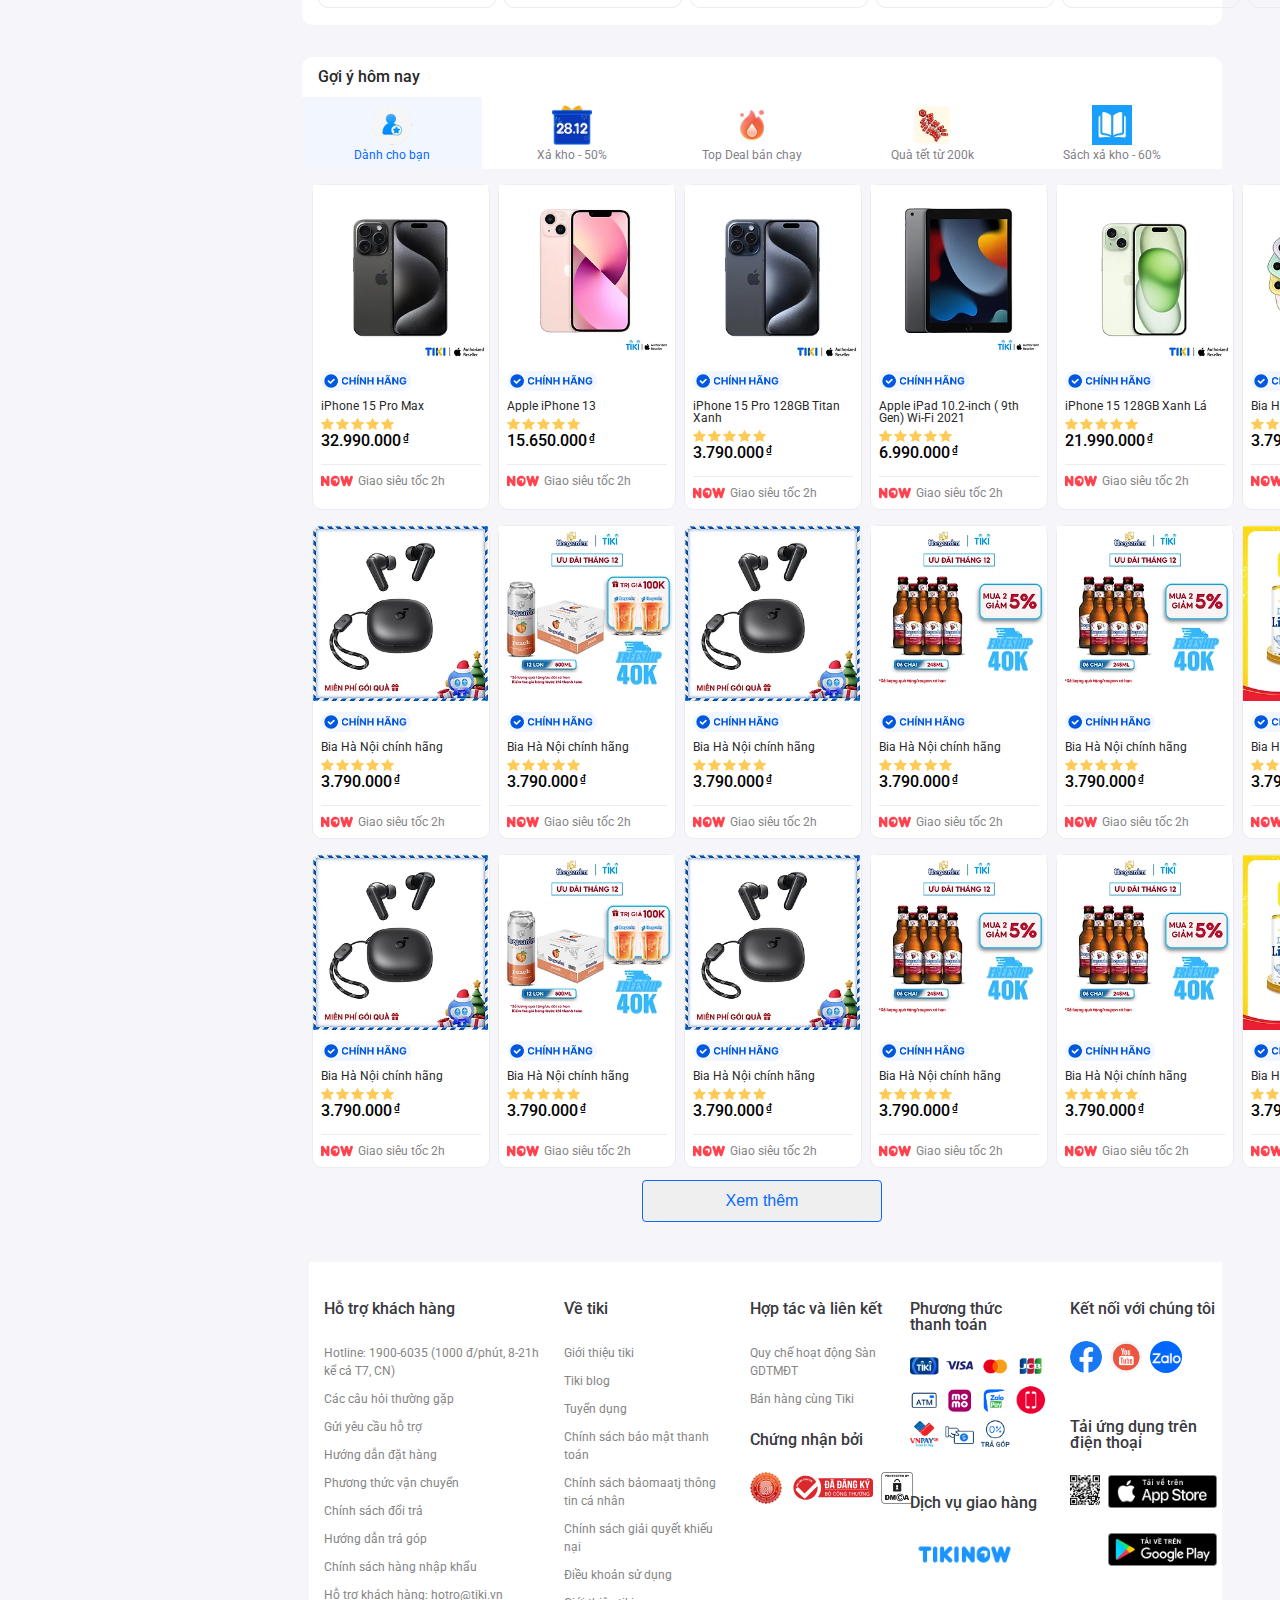
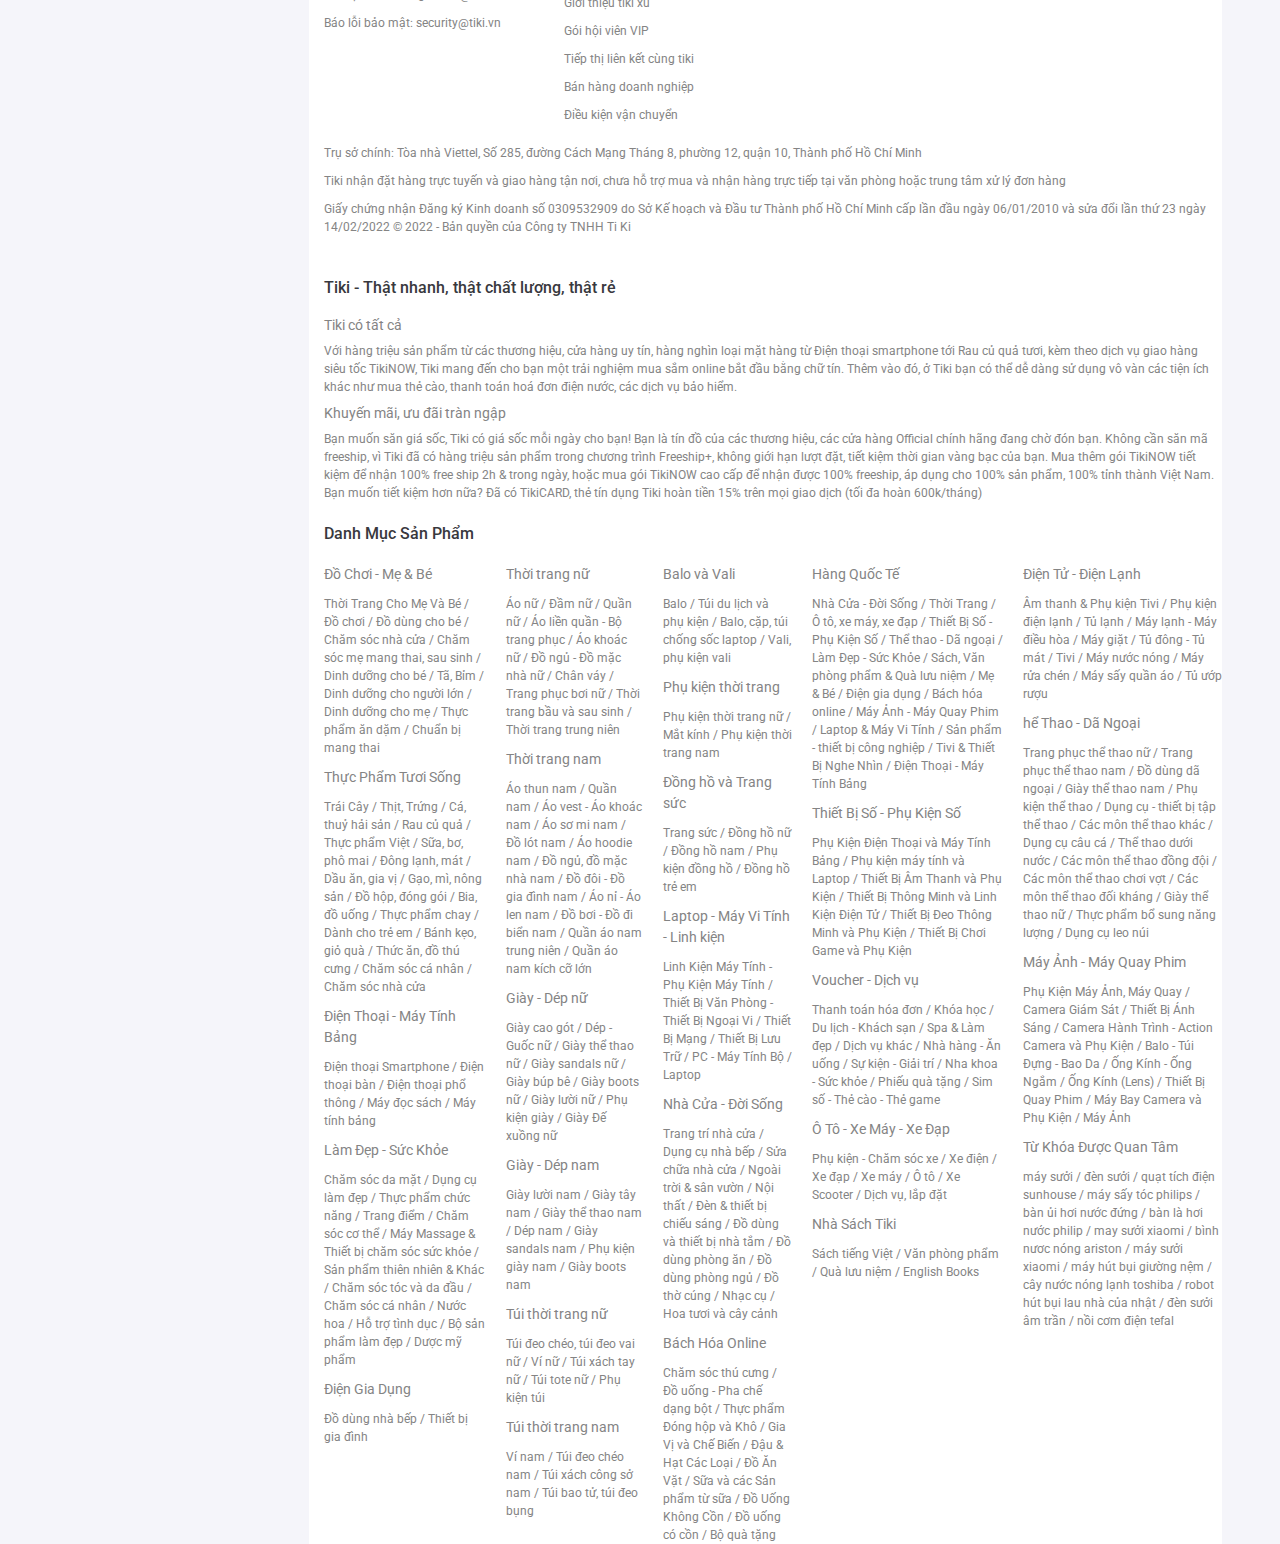
==== commit 0896da8d: "fix phần footer lần 1" ====
--- a/index.html
+++ b/index.html
@@ -70,12 +70,12 @@
                 </div>
                 <div class="header__hang2">
                     <ul class="header__hang2--left">
-                        <li><a href="https://tiki.vn" target="_blank">Đón chờ 22/12</a></li>
-                        <li><a href="https://tiki.vn" target="_blank">Coupon 600k</a></li>
-                        <li><a href="https://tiki.vn" target="_blank">Khỏe đẹp</a></li>
-                        <li><a href="https://tiki.vn" target="_blank">Nhà cửa</a></li>
-                        <li><a href="https://tiki.vn" target="_blank">Sách</a></li>
-                        <li><a href="https://tiki.vn" target="_blank">Thể thao</a></li>
+                        <li><a href="https://tiki.vn/khuyen-mai/2812-xa-kho-cuoi-nam?from=header_keyword" target="_blank" class="header__hang2--a">Đón chờ 22/12</a></li>
+                        <li><a href="https://tiki.vn/khuyen-mai/2812-xa-kho-cuoi-nam?waypoint_id=coupon&from=header_keyword" target="_blank" class="header__hang2--a">Coupon 600k</a></li>
+                        <li><a href="https://tiki.vn/lam-dep-suc-khoe/c1520?from=header_keyword" target="_blank" class="header__hang2--a">Khỏe đẹp</a></li>
+                        <li><a href="https://tiki.vn/nha-cua-doi-song/c1883?from=header_keyword" target="_blank" class="header__hang2--a">Nhà cửa</a></li>
+                        <li><a href="https://tiki.vn/nha-sach-tiki/c8322?from=header_keyword" target="_blank" class="header__hang2--a">Sách</a></li>
+                        <li><a href="https://tiki.vn/the-thao-da-ngoai/c1975?from=header_keyword" target="_blank" class="header__hang2--a">Thể thao</a></li>
                     </ul>
                     
                     <div class="header__hang2--right">
@@ -240,14 +240,43 @@
                         <div class="giatothomnay__row-1">
                             <h2 class="giatothomnay__row-1--title">Giá tốt hôm nay</h2>
                             <div class="time">
-                                <span class="time__min">00</span>
-                                <b>:</b>
-                                <span class="time__min">00</span>
-                                <b>:</b>
-                                <span class="time__min">01</span>
+                                <div id="wrapper">
+                                    <div class="block" id="hours"></div>
+                                    <div style="font-size: 2rem; font-weight: 700; color: #787878;">:</div>
+                                    <div class="block" id="minutes"></div>
+                                    <div style="font-size: 2rem; font-weight: 700; color: #787878;">:</div>
+                                    <div class="block" id="seconds"></div>
+                                  </div>
+                                  
+                                  <script>
+                                    const countdownInterval = setInterval(updateCountdown, 1000);
+                                  
+                                    function updateCountdown() {
+                                      const now = new Date().getTime();
+                                      const endDate = new Date('December 31, 2023 23:59:59').getTime();
+                                      const distance = endDate - now;
+                                  
+                                      if (distance > 0) {
+                                        const hours = Math.floor((distance % (1000 * 60 * 60 * 24)) / (1000 * 60 * 60));
+                                        const minutes = Math.floor((distance % (1000 * 60 * 60)) / (1000 * 60));
+                                        const seconds = Math.floor((distance % (1000 * 60)) / 1000);
+                                  
+                                        document.getElementById('hours').innerHTML = padZero(hours);
+                                        document.getElementById('minutes').innerHTML = padZero(minutes);
+                                        document.getElementById('seconds').innerHTML = padZero(seconds);
+                                      } else {
+                                        clearInterval(countdownInterval);
+                                        document.getElementById('wrapper').innerHTML = 'Đếm ngược đã kết thúc!';
+                                      }
+                                    }
+                                  
+                                    function padZero(number) {
+                                      return (number < 10 ? '0' : '') + number;
+                                    }
+                                  </script>
                             </div>
                             <div class="xemthem">
-                                <a href="#!" class="xemthem--desc">Xem thêm</a>
+                                <a href="https://tiki.vn/deal-hot?tab=now" class="xemthem--desc">Xem thêm</a>
                                 <img src="./img/xemthem--icon.png" alt="" class="xemthem--icon">
                             </div>
                         </div>
@@ -255,7 +284,7 @@
                         <div class="giatothomnay__row-2">
                             <ul class="giatothomnay__list">
                                 <!-- 1 -->
-                                <li class="giatothomnay__item">
+                                <a href="https://tiki.vn/deal-hot?tab=now&from_item=273309460"><li class="giatothomnay__item">
                                     <img src="./img/main__giatothomnay-1.webp" alt="" class="giatothomnay__image">
                                     <span class="giatothomnay__sale">-30%</span>
                                     <div class="giatothomnay__monney">
@@ -267,8 +296,9 @@
                                         <span class="crossbar__desc">đang mở bán</span>
                                     </div>
                                 </li>
+                                </a>
                                 <!-- 2 -->
-                                <li class="giatothomnay__item">
+                                <a href="https://tiki.vn/deal-hot?tab=now&from_item=273309460"><li class="giatothomnay__item">
                                     <img src="./img/main__giatothomnay-2.webp" alt="" class="giatothomnay__image">
                                     <span class="giatothomnay__sale">-27%</span>
                                     <div class="giatothomnay__monney">
@@ -280,8 +310,9 @@
                                         <span class="crossbar__desc">đang mở bán</span>
                                     </div>
                                 </li>
+                                </a>
                                 <!-- 3 -->
-                                <li class="giatothomnay__item">
+                                <a href="https://tiki.vn/deal-hot?tab=now&from_item=273309460"><li class="giatothomnay__item">
                                     <img src="./img/main__giatothomnay-3.webp" alt="" class="giatothomnay__image">
                                     <span class="giatothomnay__sale">-47%</span>
                                     <div class="giatothomnay__monney">
@@ -293,8 +324,9 @@
                                         <span class="crossbar__desc">đang mở bán</span>
                                     </div>
                                 </li>
+                                </a>
                                 <!-- 4 -->
-                                <li class="giatothomnay__item">
+                                <a href="https://tiki.vn/deal-hot?tab=now&from_item=273309460"><li class="giatothomnay__item">
                                     <img src="./img/main__giatothomnay-4.webp" alt="" class="giatothomnay__image">
                                     <span class="giatothomnay__sale">-55%</span>
                                     <div class="giatothomnay__monney">
@@ -306,8 +338,9 @@
                                         <span class="crossbar__desc">đang mở bán</span>
                                     </div>
                                 </li>
+                                </a>
                                 <!-- 5 -->
-                                <li class="giatothomnay__item">
+                                <a href="https://tiki.vn/deal-hot?tab=now&from_item=273309460"><li class="giatothomnay__item">
                                     <img src="./img/main__giatothomnay-5.webp" alt="" class="giatothomnay__image">
                                     <span class="giatothomnay__sale">-55%</span>
                                     <div class="giatothomnay__monney">
@@ -319,8 +352,9 @@
                                         <span class="crossbar__desc">đang mở bán</span>
                                     </div>
                                 </li>
+                                </a>
                                 <!-- 6 -->
-                                <li class="giatothomnay__item">
+                                <a href="https://tiki.vn/deal-hot?tab=now&from_item=273309460"><li class="giatothomnay__item">
                                     <img src="./img/main__giatothomnay-6.webp" alt="" class="giatothomnay__image">
                                     <span class="giatothomnay__sale">-56%</span>
                                     <div class="giatothomnay__monney">
@@ -332,8 +366,9 @@
                                         <span class="crossbar__desc">đang mở bán</span>
                                     </div>
                                 </li>
+                                </a>
                                 <!-- 7 -->
-                                <li class="giatothomnay__item">
+                                <a href="https://tiki.vn/deal-hot?tab=now&from_item=273309460"><li class="giatothomnay__item">
                                     <img src="./img/main__giatothomnay-7.webp" alt="" class="giatothomnay__image">
                                     <span class="giatothomnay__sale">-26%</span>
                                     <div class="giatothomnay__monney">
@@ -345,6 +380,7 @@
                                         <span class="crossbar__desc">đang mở bán</span>
                                     </div>
                                 </li>
+                                </a>
                             </ul>
                         </div>
                     </section>
@@ -471,7 +507,7 @@
                     </section>
 
                     <!-- gợi ý hôm nay -->
-                    <div class="gyhn">
+                    <div class="gyhn">  
                         <div class="gyhn__header" style="position: sticky; top: -2px; z-index: 997;">
                             <h2 class="gyhn__title">Gợi ý hôm nay</h2>
                             <div class="gyhn__header--2">
@@ -846,7 +882,6 @@
                     <div class="btn-footer" style="width: 100%; display: flex; justify-content: center;"><button class="xemthem-footer">Xem thêm</button></div>
                 </div>
 
-                <!-- footer(phần cuối trang) -->
                 <!-- footer(phần cuối trang) -->
                 <footer class="footer">
                     <ul class="footer-p1">
@@ -911,41 +946,7 @@
                             </li>
                             <li class="footer-p1-4">
                                     <h1 class="footer-h1">Phương thức thanh toán </h1>
-                                    <figure class="footer-p1-ul-img">
-                                            <img class="footer-p1-img-1"
-                                                    src="./img/footer-p1-bo-cong-thuong.svg" alt="">
-                                            <img class="footer-p1-img-1"
-                                                    src="./img/footer-p1-dmca_protected_sml_120y.png"
-                                                    alt="">
-                                            <img class="footer-p1-img-1"
-                                                    src="./img/footer-p1-dmca_protected_sml_120y.png"
-                                                    alt="">
-                                            <img class="footer-p1-img-1"
-                                                    src="./img/footer-p1-dmca_protected_sml_120y.png"
-                                                    alt="">
-                                            <img class="footer-p1-img-1"
-                                                    src="./img/footer-p1-dmca_protected_sml_120y.png"
-                                                    alt="">
-                                            <img class="footer-p1-img-1"
-                                                    src="./img/footer-p1-dmca_protected_sml_120y.png"
-                                                    alt="">
-                                            <img class="footer-p1-img-1"
-                                                    src="./img/footer-p1-dmca_protected_sml_120y.png"
-                                                    alt="">
-                                            <img class="footer-p1-img-1"
-                                                    src="./img/footer-p1-dmca_protected_sml_120y.png"
-                                                    alt="">
-                                            <img class="footer-p1-img-1"
-                                                    src="./img/footer-p1-dmca_protected_sml_120y.png"
-                                                    alt="">
-                                            <img class="footer-p1-img-1"
-                                                    src="./img/footer-p1-dmca_protected_sml_120y.png"
-                                                    alt="">
-                                            <img class="footer-p1-img-1"
-                                                    src="./img/footer-p1-dmca_protected_sml_120y.png"
-                                                    alt="">
-
-                                    </figure>
+                                    <img src="./img/footer-p1-ul-img.png" alt="" class="footer-p1-ul-img">
                                     <h1 class="footer-h1">Dịch vụ giao hàng</h1>
                                     <ul class="footer-p1-ul">
                                             <img class="footer-p1-img-3"
@@ -953,8 +954,8 @@
                                     </ul>
                             </li>
                             <li class="footer-p1-5">
-                                    <h1 class="footer-h1">Kết nối với chúng tôi</h1>
-                                    <figure class="footer-p1-ul-img">
+                                    <h1 class="footer-h1 footer-h1-5">Kết nối với chúng tôi</h1>
+                                    <figure class="footer-p1-ul-img footer-p1-ul-img-2">
                                             <img class="footer-p1-img-1"
                                                     src="./img/footer-p1-fb.png" alt="">
 
@@ -967,15 +968,17 @@
 
                                     </figure>
                                     <h1 class="footer-h1">Tải ứng dụng trên điện thoại</h1>
-                                    <figure class="footer-p1-ul-img">
+                                    <figure class="footer-p1-ul-img footer-p1-ul-img-2">
                                             <img class="footer-p1-img-4"
                                                     src="./img/footer-p1-qr.png" alt="">
 
-                                            <img class="footer-p1-img-3"
+                                            <figure>
+                                                <img class="footer-p1-img-3" sty
                                                     src="./img/footer-p1-ios.png" alt="">
 
-                                            <img class="footer-p1-img-3"
+                                                <img class="footer-p1-img-3" style="margin-top: 25px;"
                                                     src="./img/footer-p1-ggpl.png" alt="">
+                                            </figure>
 
 
                                     </figure>
--- a/assets/css/style.css
+++ b/assets/css/style.css
@@ -72,7 +72,7 @@
 
 .header-text{
     padding-left: 10px;
-    font-size: 1.7rem;
+    font-size: 1.5rem;
     text-align: left;
     font-weight: 400;
     border: 0;
@@ -85,7 +85,7 @@
 }
 
 .header-button{
-    font-size: 1.7rem;
+    font-size: 1.4rem;
     color: blue;
     background: white;
     border: 0;
@@ -118,12 +118,17 @@
 
 .home span{
     color: #0075ff;
+    font-size: 1.4rem;
 }
 
 .face{
     display: flex;
     align-items: center;
     padding: 8px 24px;
+}
+
+.face span{
+    font-size: 1.4rem;
 }
 
 .face:hover{
@@ -193,6 +198,10 @@
     gap: 15px;
 }
 
+.header__hang2--a{
+    font-size: 1.4rem;
+}
+
 .header__hang2--right{
     display: flex;
     align-items: center;
@@ -200,10 +209,12 @@
 
 .header__desc{
     color: #848484;
+    font-size: 1.4rem;
 }
 
 .header__desc-2{
     color: black;
+    font-size: 1.4rem;
     font-weight: 500;
     text-decoration: underline;
     padding-left: 5px;
@@ -231,8 +242,8 @@
     overflow-y: hidden;
     top: 20px;
     overflow-y: scroll;
-    width: 230px;
-    height: 2000px;
+    min-width: 230px;
+    /* height: 2000px; */
     background-color: #f5f5fa;
     padding-bottom: 117px;
 }
@@ -254,7 +265,16 @@
 .side-bar-list {
     display: flex;
     align-items: center;
-    padding: 7px 0;
+    padding: 7px 16px;
+}
+
+.side-bar-list:hover{
+    background: rgba(39, 39, 42, 0.12);
+    border-radius: 8px;
+}
+
+.side-bar-list:first-child{
+
 }
 
 .side-bar-noibat {
@@ -275,6 +295,7 @@
     color: black;
     font-weight: 500;
     font-size: 1.4rem;
+    padding-left: 16px;
     margin-bottom: 8px;
 }
 
@@ -283,6 +304,7 @@
     color: rgb(56, 56, 61);
     padding-left: 7px;
     font-size: 1.4rem;
+    line-height: 1.4em;
 }
 
 .side-bar-img {
@@ -306,7 +328,7 @@
 
 .container{
     width: calc(100% - 230px);
-    margin-left: 24px;
+    margin-left: 7px;
     border-radius: 10px;
     background: #f5f5fa;
 }
@@ -374,17 +396,25 @@
     font-size: 1.5rem;
 }
 
-.time__min{
-    display: flex;
-    align-items: center;
-    height: 24px;
+#wrapper {
+    display: flex;
+    justify-content: center;
+    align-items: center;
+    height: 100vh; /* Đảm bảo chiều cao của màn hình */
+  }
+
+.block {
+    display: flex;
+    align-items: center;
+    color: white;
     font-size: 1.5rem;
     font-weight: 500;
-    margin: 0px 4px;
+    width: 24px;
+    height: 24px;
+    background-color: rgb(255, 66, 78);
     padding: 0px 3px;
-    background-color: rgb(255, 66, 78);
     border-radius: 4px;
-    color: white;
+    margin: 0 4px;
 }
 
 .xemthem{
@@ -684,6 +714,7 @@
 /* ----------footer---------- */
 .footer {
     margin-top: 40px;
+    margin-left: 7px;
     background: white;
     padding-left: 15px;
 }
@@ -714,6 +745,8 @@
 .footer-p1-img-1 {
     width: 32px;
     height: 32px;
+    object-fit: cover;
+    border-radius: ;
 }
 
 .footer-p1-img-2 {
@@ -739,7 +772,7 @@
     font-size: 1.6rem;
     font-weight: 500;
     color: rgb(56, 56, 61);
-    padding: 10px 0px 10px;
+    padding: 24px 0px 12px;
 }
 
 .footer-p1-ul {
@@ -751,14 +784,20 @@
 }
 
 .footer-p1-ul-img {
-    padding-top: 15px;
-    max-width: 100%;
-    /* Ảnh sẽ không vượt quá kích thước của thẻ container */
-    height: auto;
-    /* Chiều cao của ảnh tự động điều chỉnh để giữ tỷ lệ khung hình */
-    display: block;
-    gap: 20px;
-
+    width: 135px;
+    height: 90px;
+    display: flex;
+    gap: 8px;
+    margin: 12px 0 24px;
+}
+
+.footer-p1-ul-img-2{
+    height: 30px;
+}
+
+.footer-p1-ul-img-2 .footer-p1-img-1{
+    border-radius: 50%;
+    object-fit: cover;
 }
 
 .footer-p1-li {
@@ -794,7 +833,4 @@
 .footer-p4cot4,
 .footer-p4cot5 {
     max-width: 215px;
-    gap: 40px;
-
-
 }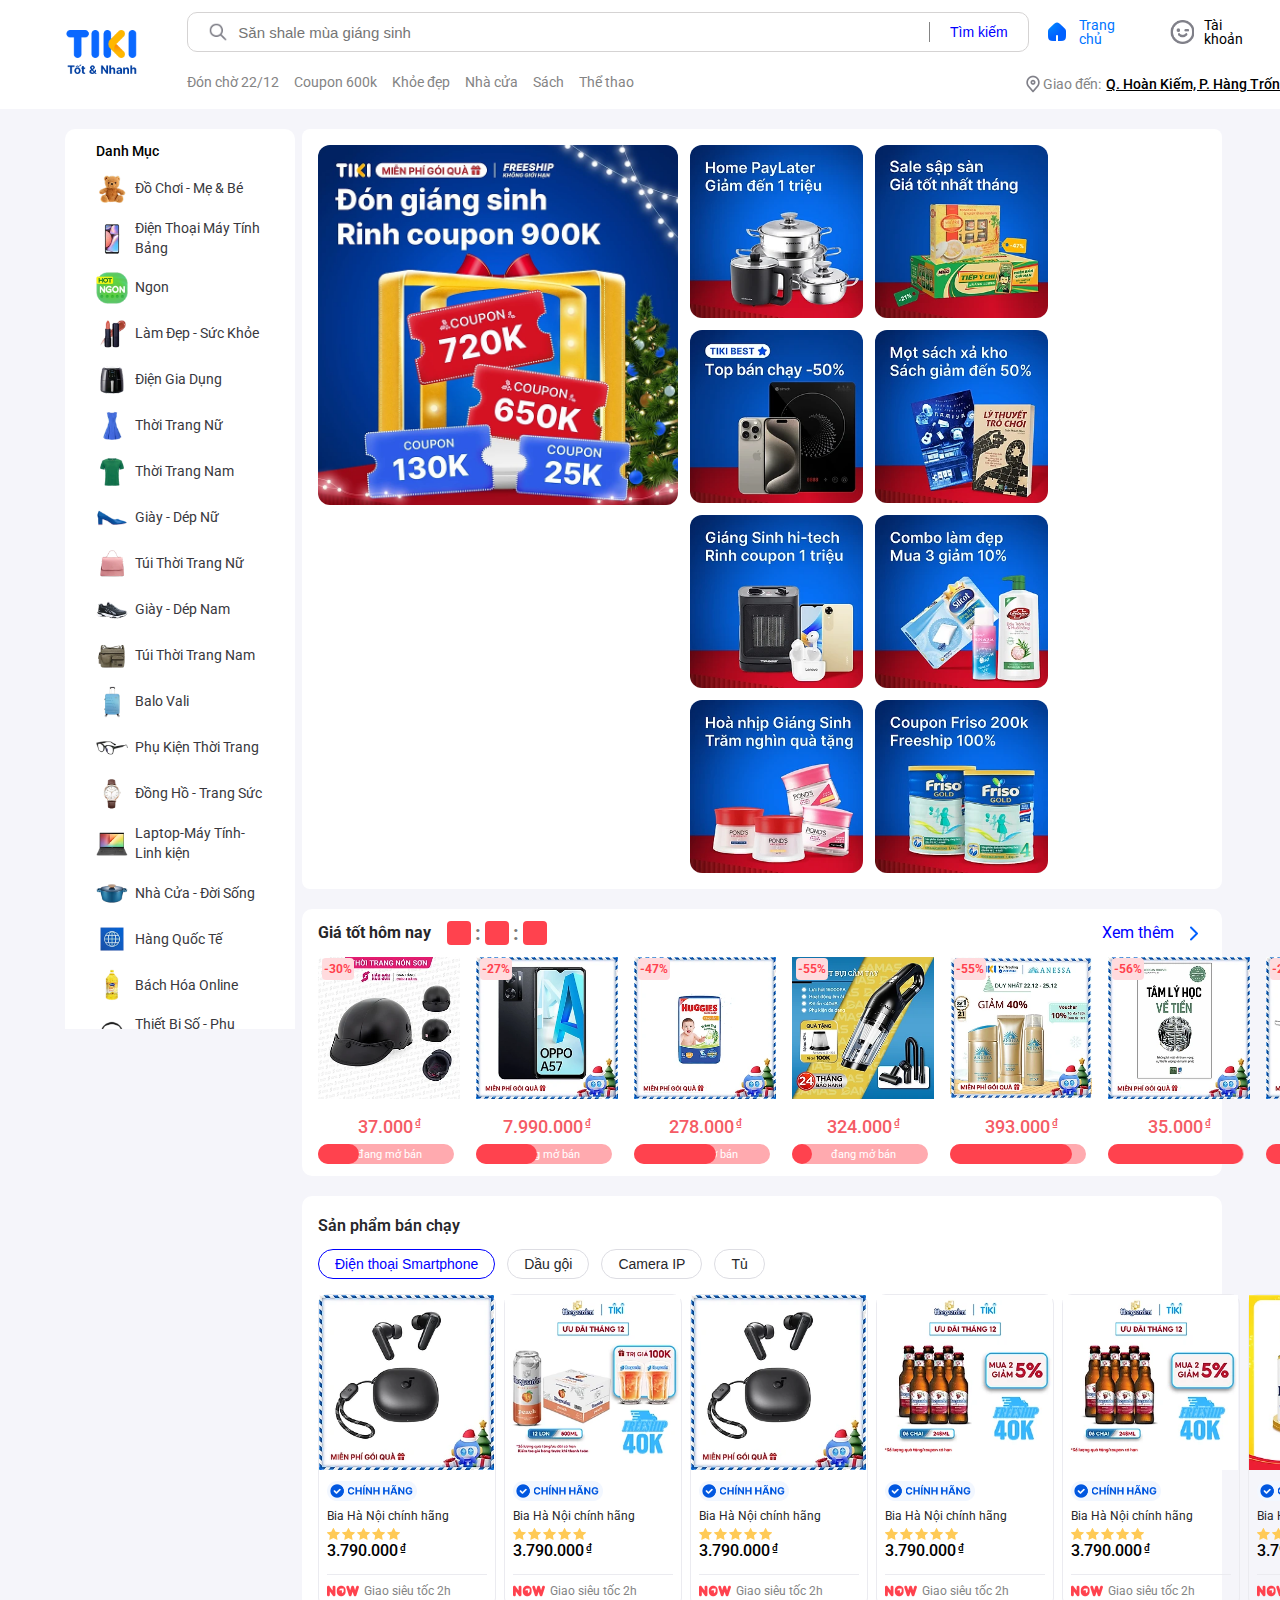
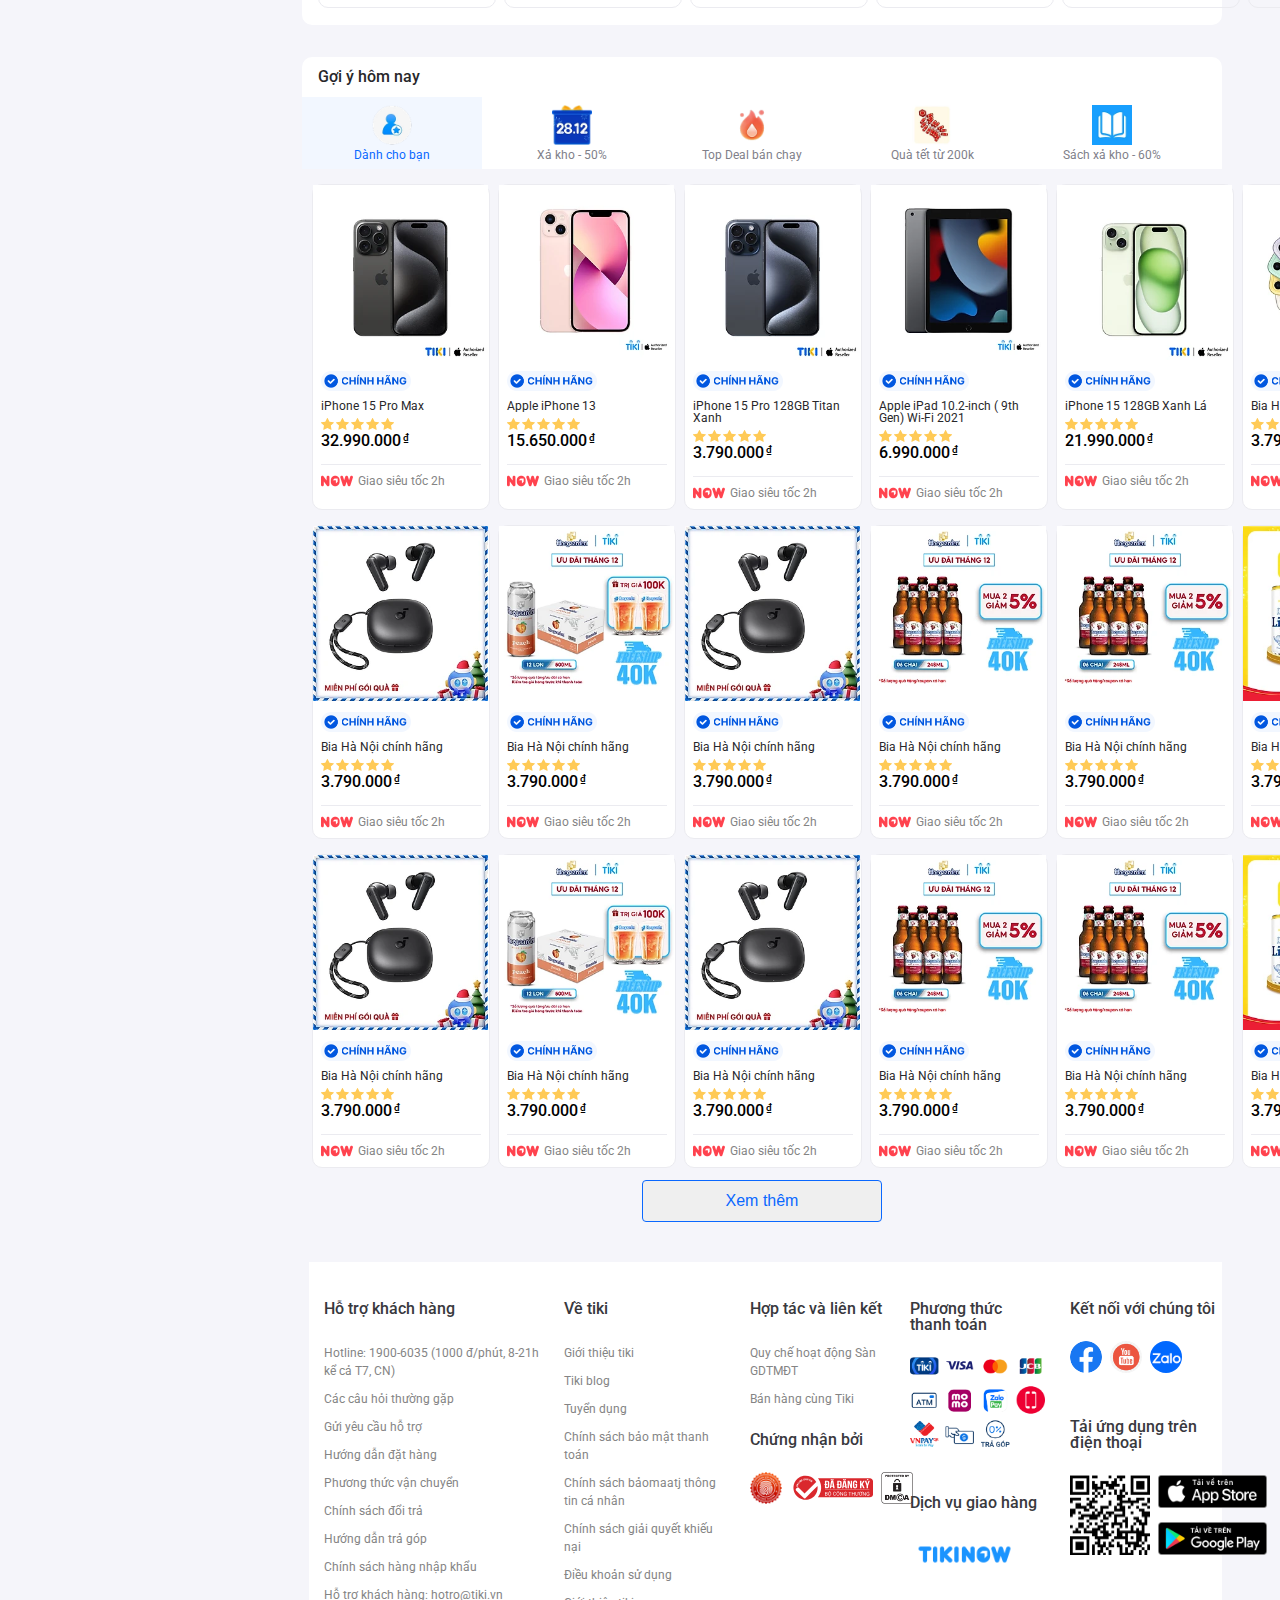
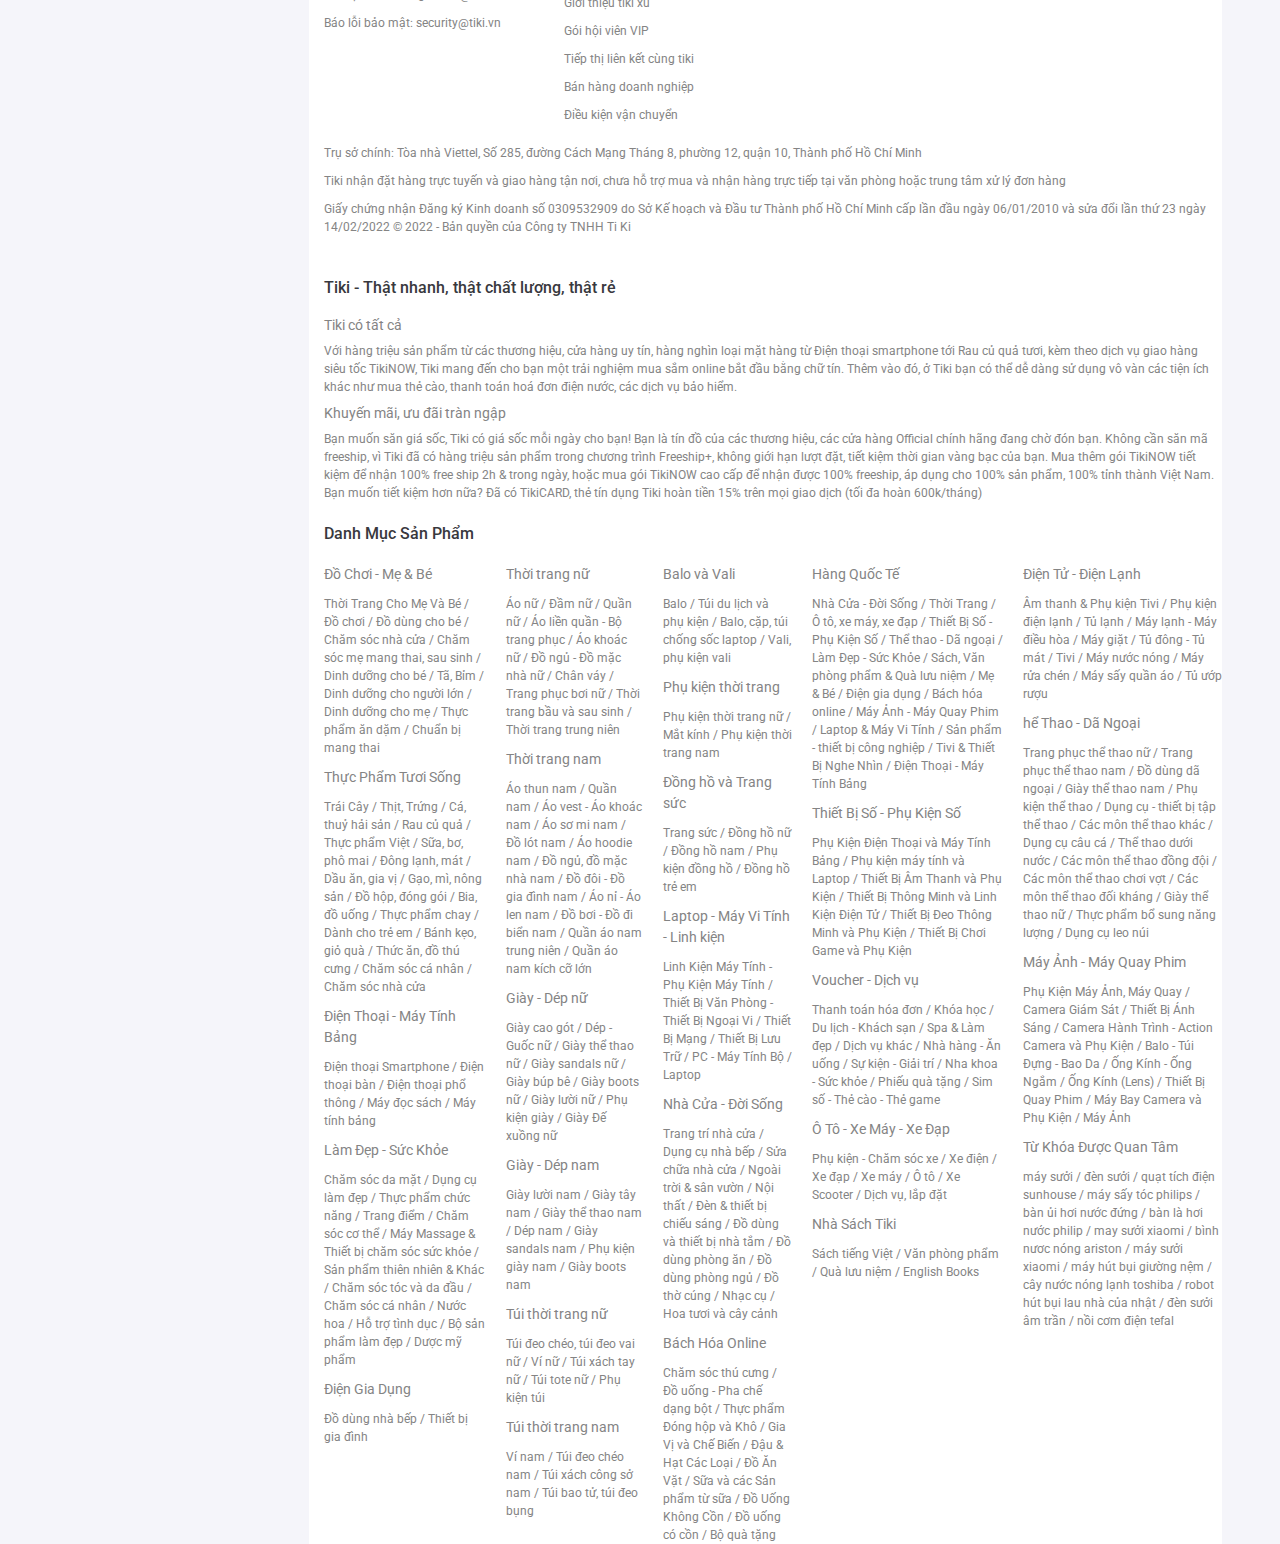
==== commit a3bb99ee: "hoàn thiện lần 1" ====
--- a/index.html
+++ b/index.html
@@ -249,24 +249,24 @@
                                   </div>
                                   
                                   <script>
-                                    const countdownInterval = setInterval(updateCountdown, 1000);
+                                    let endDate = new Date('23:59:59').getTime();/*khai báo biến, tạo time first*/
+                                    const countdownInterval = setInterval(updateCountdown, 1000);/*đặt hamf ghi đè*/
                                   
                                     function updateCountdown() {
-                                      const now = new Date().getTime();
-                                      const endDate = new Date('December 31, 2023 23:59:59').getTime();
-                                      const distance = endDate - now;
+                                      const now = new Date().getTime();/*tính lại thời điểm hiện tại*/
+                                      const distance = endDate - now;/*khoảng cách*/
                                   
                                       if (distance > 0) {
-                                        const hours = Math.floor((distance % (1000 * 60 * 60 * 24)) / (1000 * 60 * 60));
+                                        const hours = Math.floor((distance % (1000 * 60 * 60 * 24)) / (1000 * 60 * 60));/* đặt giờ phút giây*/
                                         const minutes = Math.floor((distance % (1000 * 60 * 60)) / (1000 * 60));
                                         const seconds = Math.floor((distance % (1000 * 60)) / 1000);
                                   
-                                        document.getElementById('hours').innerHTML = padZero(hours);
+                                        document.getElementById('hours').innerHTML = padZero(hours);/* gọi phần tử cập nhật*/
                                         document.getElementById('minutes').innerHTML = padZero(minutes);
                                         document.getElementById('seconds').innerHTML = padZero(seconds);
                                       } else {
-                                        clearInterval(countdownInterval);
-                                        document.getElementById('wrapper').innerHTML = 'Đếm ngược đã kết thúc!';
+                                        //reset
+                                        endDate = new Date(now + 24 * 60 * 60 * 1000).getTime();
                                       }
                                     }
                                   
@@ -274,6 +274,7 @@
                                       return (number < 10 ? '0' : '') + number;
                                     }
                                   </script>
+                                  
                             </div>
                             <div class="xemthem">
                                 <a href="https://tiki.vn/deal-hot?tab=now" class="xemthem--desc">Xem thêm</a>
@@ -888,49 +889,49 @@
                             <li class="footer-p1-1">
                                     <h1 class="footer-h1">Hỗ trợ khách hàng</h1>
                                     <ul class="footer-p1-ul">
-                                            <li class="footer-p1-li">Hotline: 1900-6035
-                                                    (1000 đ/phút, 8-21h kể cả T7, CN)</li>
-                                            <li class="footer-p1-li">Các câu hỏi thường gặp</li>
-                                            <li class="footer-p1-li">Gửi yêu cầu hỗ trợ</li>
-                                            <li class="footer-p1-li">Hướng dẫn đặt hàng</li>
-                                            <li class="footer-p1-li">Phương thức vận chuyển</li>
-                                            <li class="footer-p1-li">Chính sách đổi trả</li>
-                                            <li class="footer-p1-li">Hướng dẫn trả góp</li>
-                                            <li class="footer-p1-li">Chính sách hàng nhập khẩu
+                                            <li class="footer-p1-li"><a href="https://tiki.vn">Hotline: 1900-6035
+                                                    (1000 đ/phút, 8-21h kể cả T7, CN)</a></li>
+                                            <li class="footer-p1-li"><a href="https://tiki.vn">Các câu hỏi thường gặp</a></li>
+                                            <li class="footer-p1-li"><a href="https://tiki.vn">Gửi yêu cầu hỗ trợ</a></li>
+                                            <li class="footer-p1-li"><a href="https://tiki.vn">Hướng dẫn đặt hàng</a></li>
+                                            <li class="footer-p1-li"><a href="https://tiki.vn">Phương thức vận chuyển</a></li>
+                                            <li class="footer-p1-li"><a href="https://tiki.vn">Chính sách đổi trả</a></li>
+                                            <li class="footer-p1-li"><a href="https://tiki.vn">Hướng dẫn trả góp</a></li>
+                                            <li class="footer-p1-li"><a href="https://tiki.vn">Chính sách hàng nhập khẩu</a>
                                             </li>
-                                            <li class="footer-p1-li">Hỗ trợ khách hàng:
-                                                    hotro@tiki.vn</li>
-                                            <li class="footer-p1-li">Báo lỗi bảo mật:
-                                                    security@tiki.vn</li>
+                                            <li class="footer-p1-li"><a href="https://tiki.vn">Hỗ trợ khách hàng:
+                                                    hotro@tiki.vn</a></li>
+                                            <li class="footer-p1-li"><a href="https://tiki.vn">Báo lỗi bảo mật:
+                                                    security@tiki.vn</a></li>
                                     </ul>
                             </li>
                             <li class="footer-p1-2">
                                     <h1 class="footer-h1">Về tiki</h1>
                                     <ul class="footer-p1-ul">
-                                            <li class="footer-p1-li">Giới thiệu tiki</li>
-                                            <li class="footer-p1-li">Tiki blog</li>
-                                            <li class="footer-p1-li">Tuyển dụng</li>
-                                            <li class="footer-p1-li">Chính sách bảo mật thanh toán
+                                            <li class="footer-p1-li"><a href="https://tiki.vn">Giới thiệu tiki</a></li>
+                                            <li class="footer-p1-li"><a href="https://tiki.vn">Tiki blog</a></li>
+                                            <li class="footer-p1-li"><a href="https://tiki.vn">Tuyển dụng</a></li>
+                                            <li class="footer-p1-li"><a href="https://tiki.vn">Chính sách bảo mật thanh toán</a>
                                             </li>
-                                            <li class="footer-p1-li">Chính sách bảomaatj thông tin
-                                                    cá nhân</li>
-                                            <li class="footer-p1-li">Chính sách giải quyết khiếu nại
+                                            <li class="footer-p1-li"><a href="https://tiki.vn">Chính sách bảomaatj thông tin
+                                                    cá nhân</a></li>
+                                            <li class="footer-p1-li"><a href="https://tiki.vn">Chính sách giải quyết khiếu nại</a>
                                             </li>
-                                            <li class="footer-p1-li">Điều khoản sử dụng </li>
-                                            <li class="footer-p1-li">Giới thiệu tiki xu</li>
-                                            <li class="footer-p1-li">Gói hội viên VIP</li>
-                                            <li class="footer-p1-li">Tiếp thị liên kết cùng tiki
+                                            <li class="footer-p1-li"><a href="https://tiki.vn">Điều khoản sử dụng </a></li>
+                                            <li class="footer-p1-li"><a href="https://tiki.vn">Giới thiệu tiki xu</a></li>
+                                            <li class="footer-p1-li"><a href="https://tiki.vn">Gói hội viên VIP</a></li>
+                                            <li class="footer-p1-li"><a href="https://tiki.vn">Tiếp thị liên kết cùng tiki</a>
                                             </li>
-                                            <li class="footer-p1-li">Bán hàng doanh nghiệp</li>
-                                            <li class="footer-p1-li">Điều kiện vận chuyển</li>
+                                            <li class="footer-p1-li"><a href="https://tiki.vn">Bán hàng doanh nghiệp</a></li>
+                                            <li class="footer-p1-li"><a href="https://tiki.vn">Điều kiện vận chuyển</a></li>
                                     </ul>
                             </li>
                             <li class="footer-p1-3">
                                     <h1 class="footer-h1">Hợp tác và liên kết</h1>
                                     <ul class="footer-p1-ul">
-                                            <li class="footer-p1-li">Quy chế hoạt động Sàn GDTMĐT
+                                            <li class="footer-p1-li"><a href="https://tiki.vn">Quy chế hoạt động Sàn GDTMĐT</a>
                                             </li>
-                                            <li class="footer-p1-li">Bán hàng cùng Tiki</li>
+                                            <li class="footer-p1-li"><a href="https://tiki.vn">Bán hàng cùng Tiki</a></li>
                                     </ul>
                                     <h1 class="footer-h1">Chứng nhận bởi</h1>
                                     <figure class="footer-p1-ul-img">
@@ -976,7 +977,7 @@
                                                 <img class="footer-p1-img-3" sty
                                                     src="./img/footer-p1-ios.png" alt="">
 
-                                                <img class="footer-p1-img-3" style="margin-top: 25px;"
+                                                <img class="footer-p1-img-3" style="margin-top: 14px;"
                                                     src="./img/footer-p1-ggpl.png" alt="">
                                             </figure>
 
@@ -985,17 +986,17 @@
                             </li>
                     </ul>
                     <ul class="footer-p2-ul">
-                            <li class="footer-p1-li">Trụ sở chính: Tòa nhà Viettel, Số 285, đường
-                                    Cách Mạng Tháng 8, phường 12, quận 10, Thành phố Hồ Chí Minh
+                            <li class="footer-p1-li"><a href="https://tiki.vn">Trụ sở chính: Tòa nhà Viettel, Số 285, đường
+                                    Cách Mạng Tháng 8, phường 12, quận 10, Thành phố Hồ Chí Minh</a>
                             </li>
-                            <li class="footer-p1-li">Tiki nhận đặt hàng trực tuyến và giao hàng tận
+                            <li class="footer-p1-li"><a href="https://tiki.vn">Tiki nhận đặt hàng trực tuyến và giao hàng tận
                                     nơi, chưa hỗ trợ mua và nhận hàng trực tiếp tại văn phòng hoặc
-                                    trung tâm xử lý đơn hàng</li>
-                            <li class="footer-p1-li">Giấy chứng nhận Đăng ký Kinh doanh số
+                                    trung tâm xử lý đơn hàng</a></li>
+                            <li class="footer-p1-li"><a href="https://tiki.vn">Giấy chứng nhận Đăng ký Kinh doanh số
                                     0309532909 do Sở Kế hoạch và Đầu tư Thành phố Hồ Chí Minh cấp
                                     lần đầu ngày 06/01/2010 và sửa đổi lần thứ 23 ngày 14/02/2022
 
-                                    © 2022 - Bản quyền của Công ty TNHH Ti Ki</li>
+                                    © 2022 - Bản quyền của Công ty TNHH Ti Ki</a></li>
                     </ul>
                     <div class="footer-p3">
                             <p class="footer-h1">Tiki - Thật nhanh, thật chất lượng, thật rẻ</p>
@@ -1023,18 +1024,18 @@
                     <div class="footer-p4">
                             <!-- <p class="footer-h1">Danh Mục Sản Phẩm</p> -->
                             <ul class="footer-p4cot1">
-                                    <li class="footer-p1-li">
+                                    <li class="footer-p1-li"><a href="https://tiki.vn">
                                             <p class="footer-p3-2">Đồ Chơi - Mẹ & Bé</p>
                                             <p class="footer-p1-li">Thời Trang Cho Mẹ Và Bé / Đồ
                                                     chơi / Đồ dùng cho bé / Chăm sóc nhà cửa / Chăm
                                                     sóc mẹ mang thai, sau sinh / Dinh dưỡng cho bé /
                                                     Tã, Bỉm / Dinh dưỡng cho người lớn / Dinh dưỡng
                                                     cho mẹ / Thực phẩm ăn dặm / Chuẩn bị mang thai
-
+                                                </a>
                                             </p>
 
                                     </li>
-                                    <li class="footer-p1-li">
+                                    <li class="footer-p1-li"><a href="https://tiki.vn">
                                             <p class="footer-p3-2">Thực Phẩm Tươi Sống</p>
                                             <p class="footer-p1-li">Trái Cây / Thịt, Trứng / Cá,
                                                     thuỷ hải sản / Rau củ quả / Thực phẩm Việt /
@@ -1042,15 +1043,15 @@
                                                     vị / Gạo, mì, nông sản / Đồ hộp, đóng gói / Bia,
                                                     đồ uống / Thực phẩm chay / Dành cho trẻ em /
                                                     Bánh kẹo, giỏ quà / Thức ăn, đồ thú cưng / Chăm
-                                                    sóc cá nhân / Chăm sóc nhà cửa</p>
-                                    </li>
-                                    <li class="footer-p1-li">
+                                                    sóc cá nhân / Chăm sóc nhà cửa</p></a>
+                                    </li>
+                                    <li class="footer-p1-li"><a href="https://tiki.vn">
                                             <p class="footer-p3-2">Điện Thoại - Máy Tính Bảng</p>
                                             <p class="footer-p1-li">Điện thoại Smartphone / Điện
                                                     thoại bàn / Điện thoại phổ thông / Máy đọc sách
-                                                    / Máy tính bảng</p>
-                                    </li>
-                                    <li class="footer-p1-li">
+                                                    / Máy tính bảng</p></a>
+                                    </li>
+                                    <li class="footer-p1-li"><a href="https://tiki.vn">
                                             <p class="footer-p3-2">Làm Đẹp - Sức Khỏe</p>
                                             <p class="footer-p1-li">Chăm sóc da mặt / Dụng cụ làm
                                                     đẹp / Thực phẩm chức năng / Trang điểm / Chăm
@@ -1058,106 +1059,106 @@
                                                     khỏe / Sản phẩm thiên nhiên & Khác / Chăm sóc
                                                     tóc và da đầu / Chăm sóc cá nhân / Nước hoa / Hỗ
                                                     trợ tình dục / Bộ sản phẩm làm đẹp / Dược mỹ
-                                                    phẩm</p>
-                                    </li>
-                                    <li class="footer-p1-li">
+                                                    phẩm</p></a>
+                                    </li>
+                                    <li class="footer-p1-li"><a href="https://tiki.vn">
                                             <p class="footer-p3-2">Điện Gia Dụng</p>
                                             <p class="footer-p1-li">Đồ dùng nhà bếp / Thiết bị gia
-                                                    đình</p>
+                                                    đình</p></a>
                                     </li>
                             </ul>
                             <ul class="footer-p4cot2">
-                                    <li class="footer-p1-li">
+                                    <li class="footer-p1-li"><a href="https://tiki.vn">
                                             <p class="footer-p3-2">Thời trang nữ</p>
                                             <p class="footer-p1-li">Áo nữ / Đầm nữ / Quần nữ / Áo
                                                     liền quần - Bộ trang phục / Áo khoác nữ / Đồ ngủ
                                                     - Đồ mặc nhà nữ / Chân váy / Trang phục bơi nữ /
                                                     Thời trang bầu và sau sinh / Thời trang trung
-                                                    niên</p>
-
-                                    </li>
-                                    <li class="footer-p1-li">
+                                                    niên</p></a>
+
+                                    </li>
+                                    <li class="footer-p1-li"><a href="https://tiki.vn">
                                             <p class="footer-p3-2">Thời trang nam</p>
                                             <p class="footer-p1-li">Áo thun nam / Quần nam / Áo vest
                                                     - Áo khoác nam / Áo sơ mi nam / Đồ lót nam / Áo
                                                     hoodie nam / Đồ ngủ, đồ mặc nhà nam / Đồ đôi -
                                                     Đồ gia đình nam / Áo nỉ - Áo len nam / Đồ bơi -
                                                     Đồ đi biển nam / Quần áo nam trung niên / Quần
-                                                    áo nam kích cỡ lớn</p>
-                                    </li>
-                                    <li class="footer-p1-li">
+                                                    áo nam kích cỡ lớn</p></a>
+                                    </li>
+                                    <li class="footer-p1-li"><a href="https://tiki.vn">
                                             <p class="footer-p3-2">Giày - Dép nữ</p>
                                             <p class="footer-p1-li">Giày cao gót / Dép - Guốc nữ /
                                                     Giày thể thao nữ / Giày sandals nữ / Giày búp bê
                                                     / Giày boots nữ / Giày lười nữ / Phụ kiện giày /
-                                                    Giày Đế xuồng nữ</p>
-                                    </li>
-                                    <li class="footer-p1-li">
+                                                    Giày Đế xuồng nữ</p></a>
+                                    </li>
+                                    <li class="footer-p1-li"><a href="https://tiki.vn">
                                             <p class="footer-p3-2">Giày - Dép nam</p>
                                             <p class="footer-p1-li">Giày lười nam / Giày tây nam /
                                                     Giày thể thao nam / Dép nam / Giày sandals nam /
-                                                    Phụ kiện giày nam / Giày boots nam</p>
-                                    </li>
-                                    <li class="footer-p1-li">
+                                                    Phụ kiện giày nam / Giày boots nam</p></a>
+                                    </li>
+                                    <li class="footer-p1-li"><a href="https://tiki.vn">
                                             <p class="footer-p3-2">Túi thời trang nữ</p>
                                             <p class="footer-p1-li">Túi đeo chéo, túi đeo vai nữ /
                                                     Ví nữ / Túi xách tay nữ / Túi tote nữ / Phụ kiện
-                                                    túi</p>
-                                    </li>
-                                    <li class="footer-p1-li">
+                                                    túi</p></a>
+                                    </li>
+                                    <li class="footer-p1-li"><a href="https://tiki.vn">
                                             <p class="footer-p3-2">Túi thời trang nam</p>
                                             <p class="footer-p1-li">Ví nam / Túi đeo chéo nam / Túi
-                                                    xách công sở nam / Túi bao tử, túi đeo bụng</p>
+                                                    xách công sở nam / Túi bao tử, túi đeo bụng</p></a>
                                     </li>
                             </ul>
                             <ul class="footer-p4cot3">
-                                    <li class="footer-p1-li">
+                                    <li class="footer-p1-li"><a href="https://tiki.vn">
                                             <p class="footer-p3-2">Balo và Vali</p>
                                             <p class="footer-p1-li">Balo / Túi du lịch và phụ kiện /
                                                     Balo, cặp, túi chống sốc laptop / Vali, phụ kiện
                                                     vali
 
-                                            </p>
-
-                                    </li>
-                                    <li class="footer-p1-li">
+                                            </p></a>
+
+                                    </li>
+                                    <li class="footer-p1-li"><a href="https://tiki.vn">
                                             <p class="footer-p3-2">Phụ kiện thời trang</p>
                                             <p class="footer-p1-li">Phụ kiện thời trang nữ / Mắt
-                                                    kính / Phụ kiện thời trang nam</p>
-                                    </li>
-                                    <li class="footer-p1-li">
+                                                    kính / Phụ kiện thời trang nam</p></a>
+                                    </li>
+                                    <li class="footer-p1-li"><a href="https://tiki.vn">
                                             <p class="footer-p3-2">Đồng hồ và Trang sức</p>
                                             <p class="footer-p1-li">Trang sức / Đồng hồ nữ / Đồng hồ
-                                                    nam / Phụ kiện đồng hồ / Đồng hồ trẻ em</p>
-                                    </li>
-                                    <li class="footer-p1-li">
+                                                    nam / Phụ kiện đồng hồ / Đồng hồ trẻ em</p></a>
+                                    </li>
+                                    <li class="footer-p1-li"><a href="https://tiki.vn">
                                             <p class="footer-p3-2">Laptop - Máy Vi Tính - Linh kiện
                                             </p>
                                             <p class="footer-p1-li">Linh Kiện Máy Tính - Phụ Kiện
                                                     Máy Tính / Thiết Bị Văn Phòng - Thiết Bị Ngoại
                                                     Vi / Thiết Bị Mạng / Thiết Bị Lưu Trữ / PC - Máy
-                                                    Tính Bộ / Laptop</p>
-                                    </li>
-                                    <li class="footer-p1-li">
+                                                    Tính Bộ / Laptop</p></a>
+                                    </li>
+                                    <li class="footer-p1-li"><a href="https://tiki.vn">
                                             <p class="footer-p3-2">Nhà Cửa - Đời Sống</p>
                                             <p class="footer-p1-li">Trang trí nhà cửa / Dụng cụ nhà
                                                     bếp / Sửa chữa nhà cửa / Ngoài trời & sân vườn /
                                                     Nội thất / Đèn & thiết bị chiếu sáng / Đồ dùng
                                                     và thiết bị nhà tắm / Đồ dùng phòng ăn / Đồ dùng
                                                     phòng ngủ / Đồ thờ cúng / Nhạc cụ / Hoa tươi và
-                                                    cây cảnh</p>
-                                    </li>
-                                    <li class="footer-p1-li">
+                                                    cây cảnh</p></a>
+                                    </li>
+                                    <li class="footer-p1-li"><a href="https://tiki.vn">
                                             <p class="footer-p3-2">Bách Hóa Online</p>
                                             <p class="footer-p1-li">Chăm sóc thú cưng / Đồ uống -
                                                     Pha chế dạng bột / Thực phẩm Đóng hộp và Khô /
                                                     Gia Vị và Chế Biến / Đậu & Hạt Các Loại / Đồ Ăn
                                                     Vặt / Sữa và các Sản phẩm từ sữa / Đồ Uống Không
-                                                    Cồn / Đồ uống có cồn / Bộ quà tặng</p>
+                                                    Cồn / Đồ uống có cồn / Bộ quà tặng</p></a>
                                     </li>
                             </ul>
                             <ul class="footer-p4cot4">
-                                    <li class="footer-p1-li">
+                                    <li class="footer-p1-li"><a href="https://tiki.vn">
                                             <p class="footer-p3-2">Hàng Quốc Tế
                                             </p>
                                             <p class="footer-p1-li">Nhà Cửa - Đời Sống / Thời Trang
@@ -1169,48 +1170,48 @@
                                                     thiết bị công nghiệp / Tivi & Thiết Bị Nghe Nhìn
                                                     / Điện Thoại - Máy Tính Bảng
 
-                                            </p>
-
-                                    </li>
-                                    <li class="footer-p1-li">
+                                            </p></a>
+
+                                    </li>
+                                    <li class="footer-p1-li"><a href="https://tiki.vn">
                                             <p class="footer-p3-2">Thiết Bị Số - Phụ Kiện Số</p>
                                             <p class="footer-p1-li">Phụ Kiện Điện Thoại và Máy Tính
                                                     Bảng / Phụ kiện máy tính và Laptop / Thiết Bị Âm
                                                     Thanh và Phụ Kiện / Thiết Bị Thông Minh và Linh
                                                     Kiện Điện Tử / Thiết Bị Đeo Thông Minh và Phụ
-                                                    Kiện / Thiết Bị Chơi Game và Phụ Kiện</p>
-                                    </li>
-                                    <li class="footer-p1-li">
+                                                    Kiện / Thiết Bị Chơi Game và Phụ Kiện</p></a>
+                                    </li>
+                                    <li class="footer-p1-li"><a href="https://tiki.vn">
                                             <p class="footer-p3-2">Voucher - Dịch vụ</p>
                                             <p class="footer-p1-li">Thanh toán hóa đơn / Khóa học /
                                                     Du lịch - Khách sạn / Spa & Làm đẹp / Dịch vụ
                                                     khác / Nhà hàng - Ăn uống / Sự kiện - Giải trí /
                                                     Nha khoa - Sức khỏe / Phiếu quà tặng / Sim số -
-                                                    Thẻ cào - Thẻ game</p>
-                                    </li>
-                                    <li class="footer-p1-li">
+                                                    Thẻ cào - Thẻ game</p></a>
+                                    </li>
+                                    <li class="footer-p1-li"><a href="https://tiki.vn">
                                             <p class="footer-p3-2">Ô Tô - Xe Máy - Xe Đạp</p>
                                             <p class="footer-p1-li">Phụ kiện - Chăm sóc xe / Xe điện
                                                     / Xe đạp / Xe máy / Ô tô / Xe Scooter / Dịch vụ,
-                                                    lắp đặt</p>
-                                    </li>
-                                    <li class="footer-p1-li">
+                                                    lắp đặt</p></a>
+                                    </li>
+                                    <li class="footer-p1-li"><a href="https://tiki.vn">
                                             <p class="footer-p3-2">Nhà Sách Tiki</p>
                                             <p class="footer-p1-li">Sách tiếng Việt / Văn phòng phẩm
-                                                    / Quà lưu niệm / English Books</p>
+                                                    / Quà lưu niệm / English Books</p></a>
                                     </li>
                             </ul>
                             <ul class="footer-p4cot5">
-                                    <li class="footer-p1-li">
+                                    <li class="footer-p1-li"><a href="https://tiki.vn">
                                             <p class="footer-p3-2">Điện Tử - Điện Lạnh</p>
                                             <p class="footer-p1-li">Âm thanh & Phụ kiện Tivi / Phụ
                                                     kiện điện lạnh / Tủ lạnh / Máy lạnh - Máy điều
                                                     hòa / Máy giặt / Tủ đông - Tủ mát / Tivi / Máy
                                                     nước nóng / Máy rửa chén / Máy sấy quần áo / Tủ
-                                                    ướp rượu</p>
-
-                                    </li>
-                                    <li class="footer-p1-li">
+                                                    ướp rượu</p></a>
+
+                                    </li>
+                                    <li class="footer-p1-li"><a href="https://tiki.vn">
                                             <p class="footer-p3-2">hể Thao - Dã Ngoại</p>
                                             <p class="footer-p1-li">Trang phục thể thao nữ / Trang
                                                     phục thể thao nam / Đồ dùng dã ngoại / Giày thể
@@ -1219,18 +1220,18 @@
                                                     cụ câu cá / Thể thao dưới nước / Các môn thể
                                                     thao đồng đội / Các môn thể thao chơi vợt / Các
                                                     môn thể thao đối kháng / Giày thể thao nữ / Thực
-                                                    phẩm bổ sung năng lượng / Dụng cụ leo núi</p>
-                                    </li>
-                                    <li class="footer-p1-li">
+                                                    phẩm bổ sung năng lượng / Dụng cụ leo núi</p></a>
+                                    </li>
+                                    <li class="footer-p1-li"><a href="https://tiki.vn">
                                             <p class="footer-p3-2">Máy Ảnh - Máy Quay Phim</p>
                                             <p class="footer-p1-li">Phụ Kiện Máy Ảnh, Máy Quay /
                                                     Camera Giám Sát / Thiết Bị Ánh Sáng / Camera
                                                     Hành Trình - Action Camera và Phụ Kiện / Balo -
                                                     Túi Đựng - Bao Da / Ống Kính - Ống Ngắm / Ống
                                                     Kính (Lens) / Thiết Bị Quay Phim / Máy Bay
-                                                    Camera và Phụ Kiện / Máy Ảnh</p>
-                                    </li>
-                                    <li class="footer-p1-li">
+                                                    Camera và Phụ Kiện / Máy Ảnh</p></a>
+                                    </li>
+                                    <li class="footer-p1-li"><a href="https://tiki.vn">
                                             <p class="footer-p3-2">Từ Khóa Được Quan Tâm</p>
                                             <p class="footer-p1-li">máy sưởi / đèn sưởi / quạt tích
                                                     điện sunhouse / máy sấy tóc philips / bàn ủi hơi
@@ -1238,7 +1239,7 @@
                                                     xiaomi / bình nươc nóng ariston / máy sưởi
                                                     xiaomi / máy hút bụi giường nệm / cây nước nóng
                                                     lạnh toshiba / robot hút bụi lau nhà của nhật /
-                                                    đèn sưởi âm trần / nồi cơm điện tefal</p>
+                                                    đèn sưởi âm trần / nồi cơm điện tefal</p></a>
                                     </li>
 
                             </ul>
--- a/assets/css/style.css
+++ b/assets/css/style.css
@@ -746,7 +746,6 @@
     width: 32px;
     height: 32px;
     object-fit: cover;
-    border-radius: ;
 }
 
 .footer-p1-img-2 {
@@ -762,6 +761,7 @@
 
 .footer-p1-img-4 {
     width: 80px;
+    height: 80px;
 }
 
 .footer-p1-img {
@@ -800,10 +800,14 @@
     object-fit: cover;
 }
 
-.footer-p1-li {
+.footer-p1-li{
     font-size: 1.2rem;
     color: #848484;
     line-height: 1.5;
+}
+
+.footer-p1-li:hover{
+    text-decoration: underline;
 }
 
 .footer-p2-ul {
